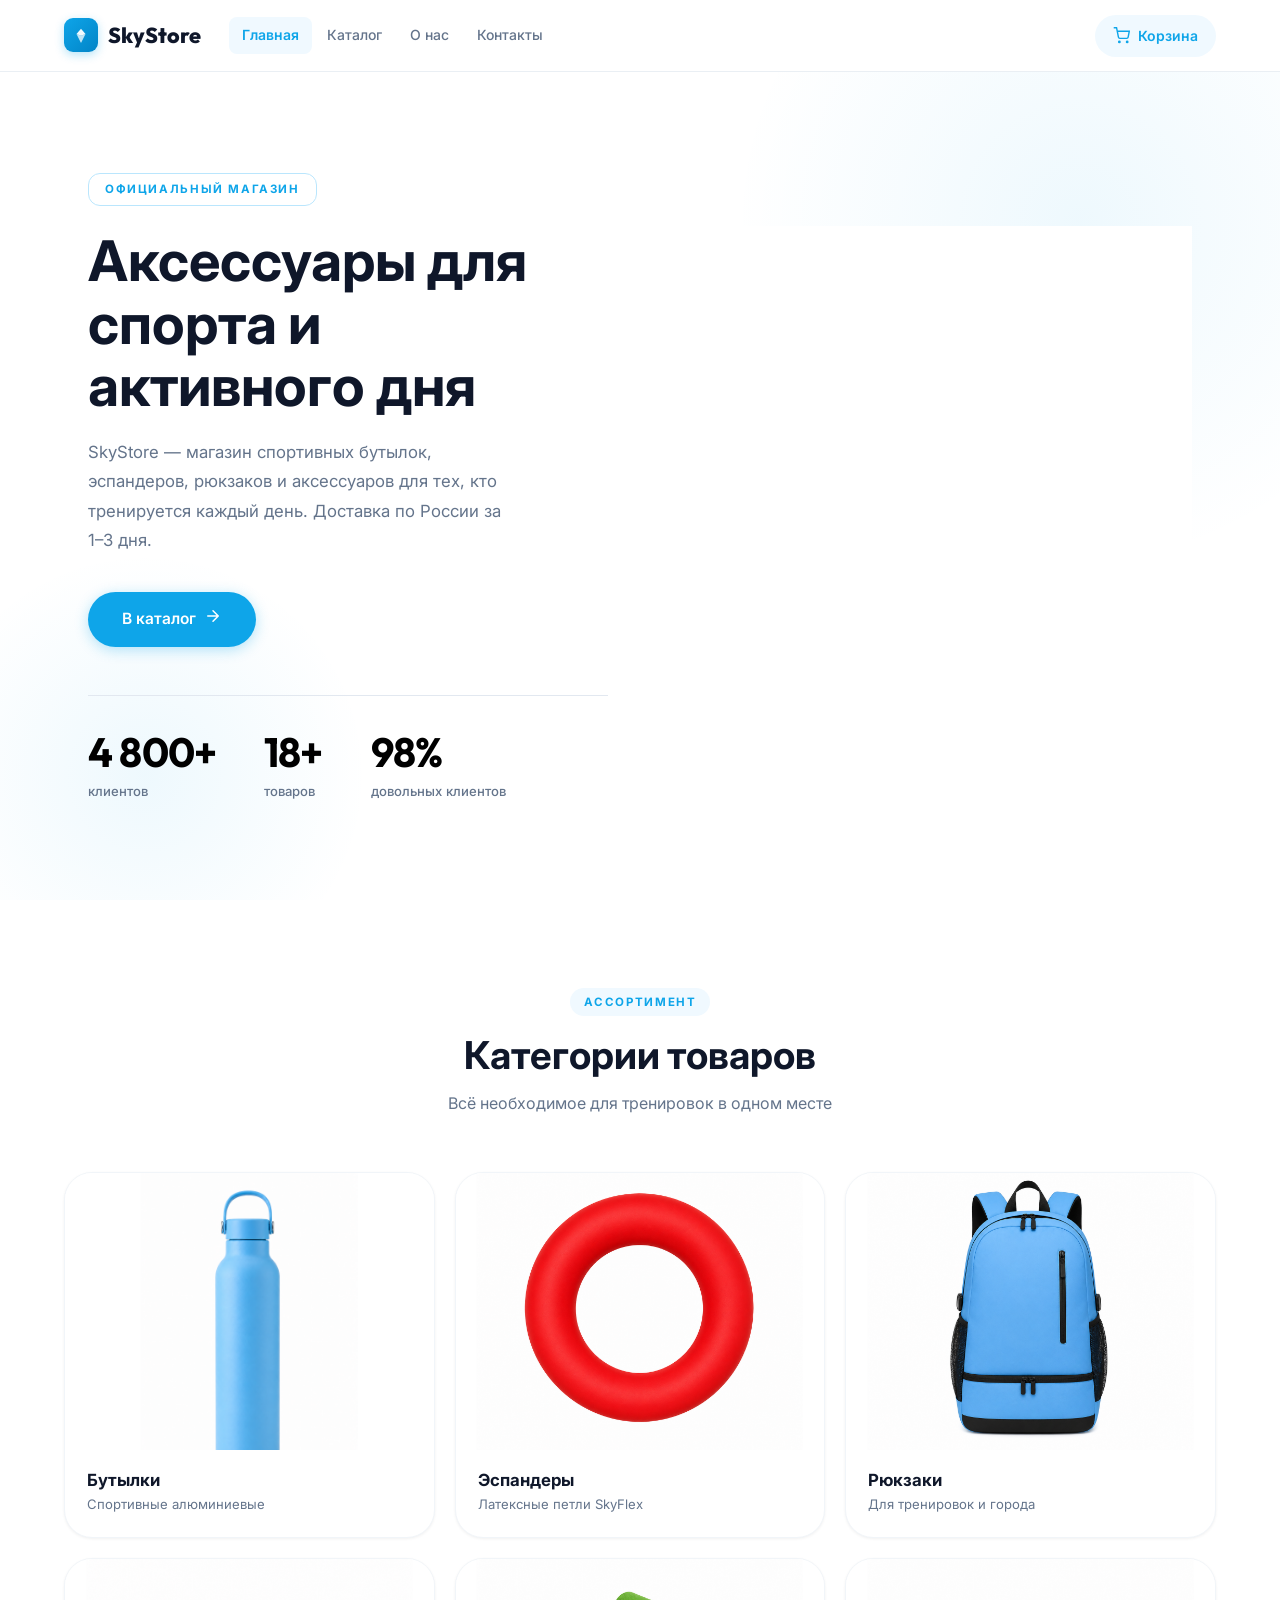
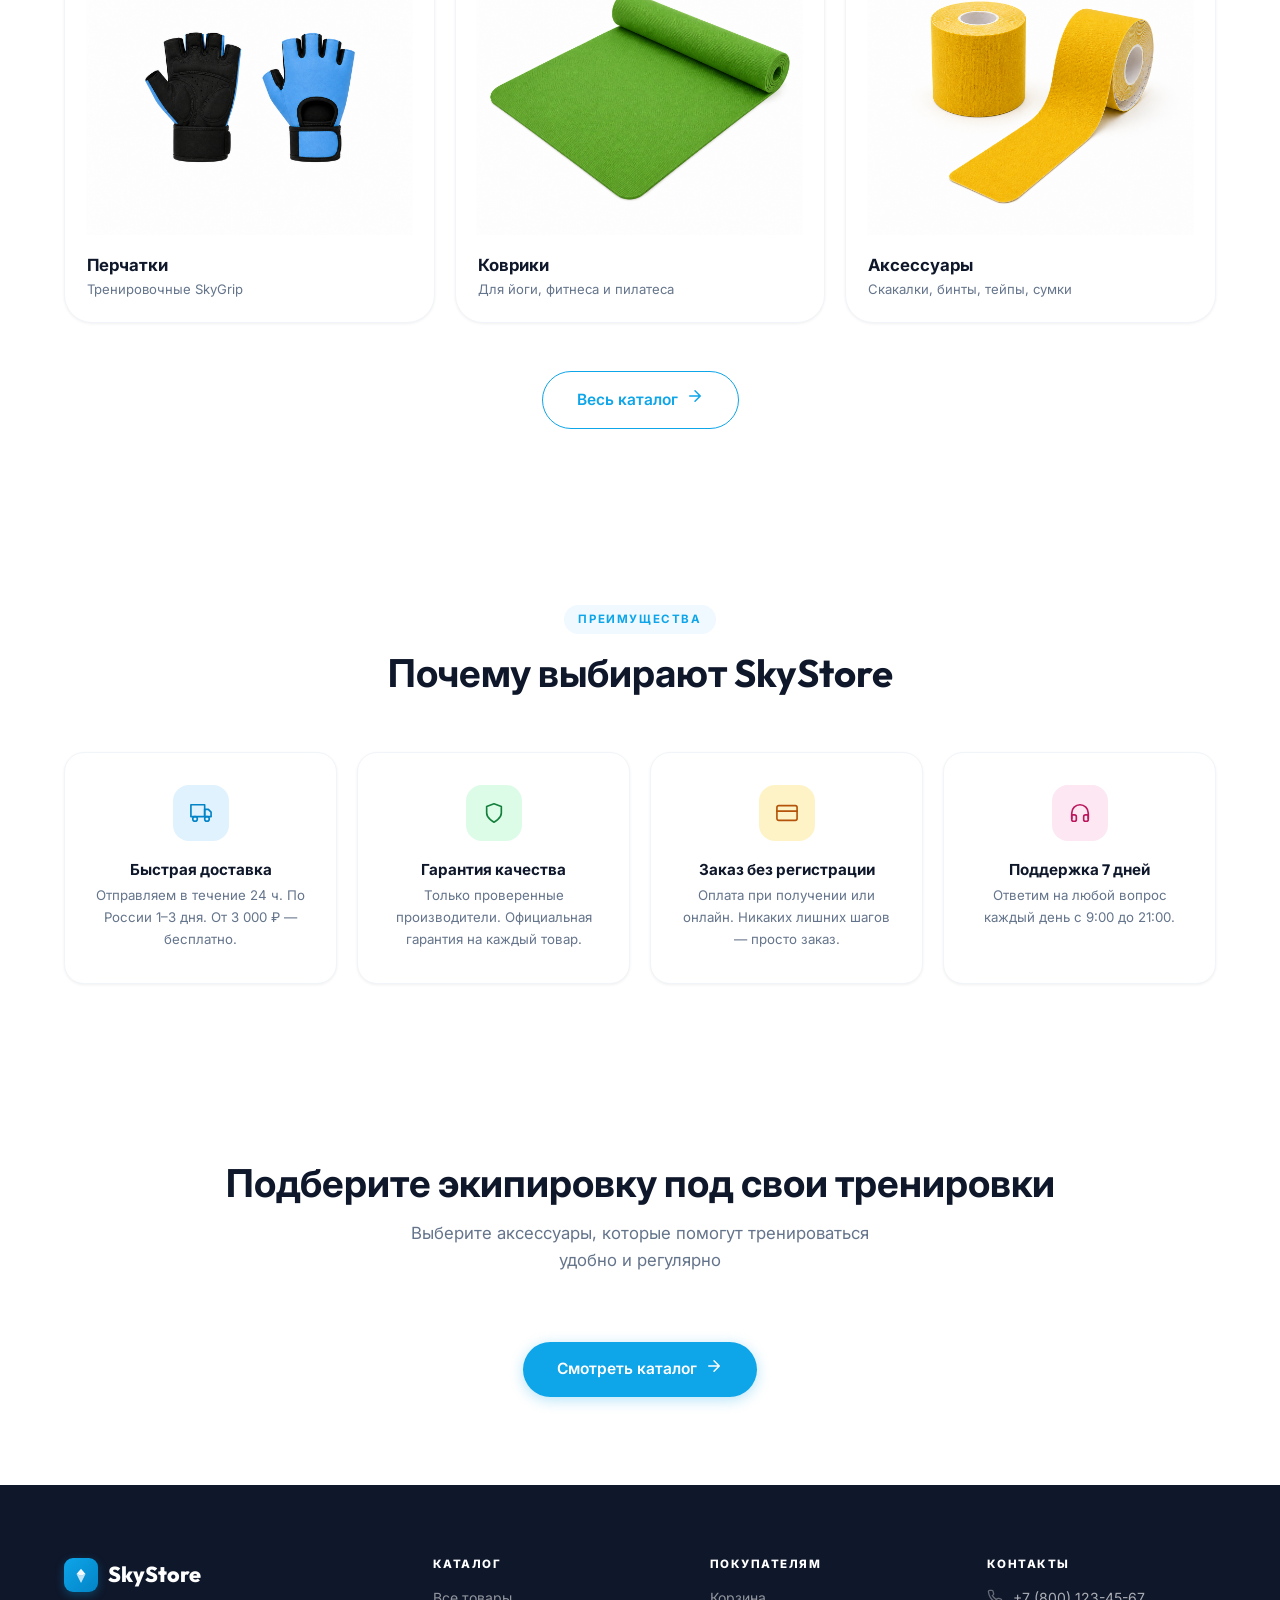
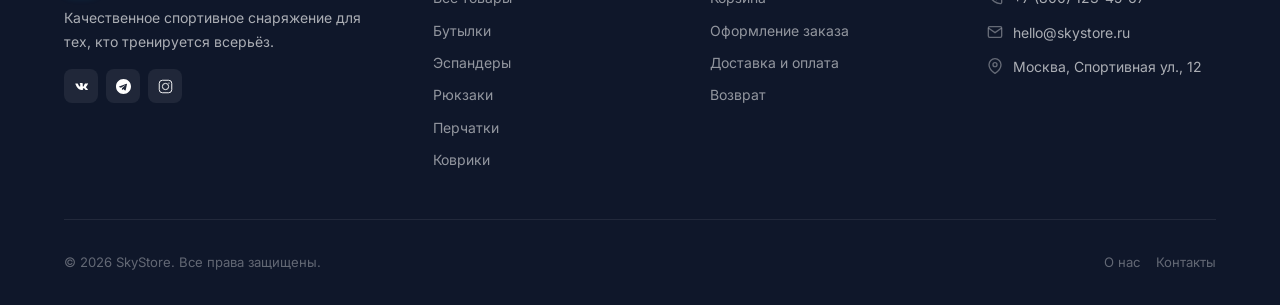
==== index.html @ 6b7c3768 "Add files via upload" ====
<!DOCTYPE html>
<html lang="ru">
<head>
  <meta charset="UTF-8">
  <meta name="viewport" content="width=device-width, initial-scale=1.0">
  <title>SkyStore — спортивный магазин</title>
  <meta name="description" content="SkyStore — бутылки, эспандеры, рюкзаки, перчатки и коврики для тренировок. Быстрая доставка по России.">
  <link rel="icon" type="image/svg+xml" href="data:image/svg+xml,%3Csvg xmlns='http://www.w3.org/2000/svg' viewBox='0 0 32 32'%3E%3Crect width='32' height='32' rx='7' fill='%230EA5E9'/%3E%3Cpath d='M16 5L9 12l7 2.5 7-2.5L16 5z' fill='white' opacity='.95'/%3E%3Cpath d='M9 12l7 15 7-15-7 2.5L9 12z' fill='white' opacity='.75'/%3E%3C/svg%3E">
  <link rel="preconnect" href="https://fonts.googleapis.com">
  <link rel="preconnect" href="https://fonts.gstatic.com" crossorigin>
  <link href="https://fonts.googleapis.com/css2?family=Inter:wght@400;500;600;700;800&family=Outfit:wght@700;800;900&display=swap" rel="stylesheet">
  <link rel="stylesheet" href="css/style.css">
</head>
<body data-page="home">

  <!-- HEADER -->
  <header class="site-header">
    <div class="container">
      <div class="header-inner">
        <a href="index.html" class="logo">
          <div class="logo-icon">
            <svg viewBox="0 0 20 20" fill="none">
              <path d="M10 3L5 9l5 1.8 5-1.8L10 3z" fill="white" opacity=".95"/>
              <path d="M5 9l5 10 5-10-5 1.8L5 9z" fill="white" opacity=".75"/>
            </svg>
          </div>
          SkyStore
        </a>
        <nav class="nav">
          <a href="index.html"    class="nav-link">Главная</a>
          <a href="catalog.html"  class="nav-link">Каталог</a>
          <a href="about.html"    class="nav-link">О нас</a>
          <a href="contacts.html" class="nav-link">Контакты</a>
        </nav>
        <div class="header-actions">
          <a href="cart.html" class="cart-btn">
            <svg width="17" height="17" viewBox="0 0 24 24" fill="none" stroke="currentColor" stroke-width="2"><circle cx="9" cy="21" r="1"/><circle cx="20" cy="21" r="1"/><path d="M1 1h4l2.68 13.39a2 2 0 0 0 2 1.61h9.72a2 2 0 0 0 2-1.61L23 6H6"/></svg>
            Корзина
            <span class="cart-count" style="display:none">0</span>
          </a>
          <button class="hamburger" aria-label="Меню"><span></span><span></span><span></span></button>
        </div>
      </div>
    </div>
  </header>

  <nav class="mobile-nav">
    <a href="index.html"    class="nav-link">Главная</a>
    <a href="catalog.html"  class="nav-link">Каталог</a>
    <a href="about.html"    class="nav-link">О нас</a>
    <a href="contacts.html" class="nav-link">Контакты</a>
    <a href="cart.html"     class="nav-link">Корзина</a>
  </nav>

  <main class="page-content">

    <!-- HERO -->
    <section class="hero">
      <div class="hero-bg">
        <div class="hero-bg-circle hero-bg-circle-1"></div>
        <div class="hero-bg-circle hero-bg-circle-2"></div>
      </div>
      <div class="container">
        <div class="hero-grid">
          <div class="hero-content">
            <div class="hero-tag">
              Официальный магазин
            </div>
            <h1>Аксессуары для спорта и активного дня</h1>
            <p class="hero-desc">SkyStore — магазин спортивных бутылок, эспандеров, рюкзаков и аксессуаров для тех, кто тренируется каждый день. Доставка по России за 1–3 дня.</p>
            <div class="hero-actions">
              <a href="catalog.html" class="btn btn-primary btn-lg">
                В каталог
                <span data-icon="arrow"></span>
              </a>
            </div>
            <div class="hero-stats">
              <div class="hero-stat">
                <strong><span data-count="4800" data-suffix="+">0</span></strong>
                <span>клиентов</span>
              </div>
              <div class="hero-stat">
                <strong><span data-count="18" data-suffix="+">0</span></strong>
                <span>товаров</span>
              </div>
              <div class="hero-stat">
                <strong><span data-count="98" data-suffix="%">0</span></strong>
                <span>довольных клиентов</span>
              </div>
            </div>
          </div>

          <div class="hero-visual">
            <video
              class="hero-video"
              src="assets/video/hero-new.mp4"
              preload="auto"
              muted
              playsinline
              webkit-playsinline
              disablepictureinpicture
              tabindex="-1"></video>
          </div>
        </div>
      </div>
    </section>

    <!-- CATEGORIES -->
    <section class="section" style="background:#fff">
      <div class="container">
        <div class="section-header" data-reveal="up">
          <div class="eyebrow">Ассортимент</div>
          <h2>Категории товаров</h2>
          <p>Всё необходимое для тренировок в одном месте</p>
        </div>
        <div class="cat-grid">
          <a href="catalog.html?cat=bottles" class="cat-card" data-reveal="up" data-delay="100">
            <div class="cat-card-img cat-card-img-product cat-card-img-bottle">
              <img src="images/blue.png" alt="Бутылки для спорта">
            </div>
            <div class="cat-card-body">
              <h3>Бутылки</h3>
              <p>Спортивные алюминиевые</p>
            </div>
          </a>
          <a href="catalog.html?cat=expanders" class="cat-card" data-reveal="up" data-delay="200">
            <div class="cat-card-img cat-card-img-product">
              <img src="images/espander%20red.png" alt="Эспандеры и ленты">
            </div>
            <div class="cat-card-body">
              <h3>Эспандеры</h3>
              <p>Латексные петли SkyFlex</p>
            </div>
          </a>
          <a href="catalog.html?cat=backpacks" class="cat-card" data-reveal="up" data-delay="300">
            <div class="cat-card-img cat-card-img-product">
              <img src="images/back%20blue.png" alt="Спортивные рюкзаки">
            </div>
            <div class="cat-card-body">
              <h3>Рюкзаки</h3>
              <p>Для тренировок и города</p>
            </div>
          </a>
          <a href="catalog.html?cat=gloves" class="cat-card" data-reveal="up" data-delay="100">
            <div class="cat-card-img cat-card-img-product">
              <img src="images/per%20blue.png" alt="Перчатки для фитнеса">
            </div>
            <div class="cat-card-body">
              <h3>Перчатки</h3>
              <p>Тренировочные SkyGrip</p>
            </div>
          </a>
          <a href="catalog.html?cat=mats" class="cat-card" data-reveal="up" data-delay="200">
            <div class="cat-card-img cat-card-img-product">
              <img src="images/cover%20green.png" alt="Коврики для йоги">
            </div>
            <div class="cat-card-body">
              <h3>Коврики</h3>
              <p>Для йоги, фитнеса и пилатеса</p>
            </div>
          </a>
          <a href="catalog.html?cat=accessories" class="cat-card" data-reveal="up" data-delay="300">
            <div class="cat-card-img cat-card-img-product">
              <img src="images/type%20yellow.png" alt="Аксессуары для спорта">
            </div>
            <div class="cat-card-body">
              <h3>Аксессуары</h3>
              <p>Скакалки, бинты, тейпы, сумки</p>
            </div>
          </a>
        </div>
        <div style="text-align:center;margin-top:48px" data-reveal="up">
          <a href="catalog.html" class="btn btn-outline btn-lg">
            Весь каталог <span data-icon="arrow"></span>
          </a>
        </div>
      </div>
    </section>

    <!-- FEATURES -->
    <section class="section" style="background:#fff">
      <div class="container">
        <div class="section-header" data-reveal="up">
          <div class="eyebrow">Преимущества</div>
          <h2>Почему выбирают SkyStore</h2>
        </div>
        <div class="features-grid">
          <div class="feature-card" data-reveal="up" data-delay="100">
            <div class="feature-icon" style="background:#e0f2fe;color:#0284c7"><span data-icon="truck"></span></div>
            <h4>Быстрая доставка</h4>
            <p>Отправляем в течение 24 ч. По России 1–3 дня. От 3 000 ₽ — бесплатно.</p>
          </div>
          <div class="feature-card" data-reveal="up" data-delay="200">
            <div class="feature-icon" style="background:#dcfce7;color:#15803d"><span data-icon="shield"></span></div>
            <h4>Гарантия качества</h4>
            <p>Только проверенные производители. Официальная гарантия на каждый товар.</p>
          </div>
          <div class="feature-card" data-reveal="up" data-delay="300">
            <div class="feature-icon" style="background:#fef3c7;color:#b45309"><span data-icon="credit"></span></div>
            <h4>Заказ без регистрации</h4>
            <p>Оплата при получении или онлайн. Никаких лишних шагов — просто заказ.</p>
          </div>
          <div class="feature-card" data-reveal="up" data-delay="400">
            <div class="feature-icon" style="background:#fce7f3;color:#be185d"><span data-icon="headset"></span></div>
            <h4>Поддержка 7 дней</h4>
            <p>Ответим на любой вопрос каждый день с 9:00 до 21:00.</p>
          </div>
        </div>
      </div>
    </section>

    <!-- CTA -->
    <section class="section cta-section cta-light">
      <div class="container">
        <div data-reveal="scale">
          <h2>Подберите экипировку под свои тренировки</h2>
          <p>Выберите аксессуары, которые помогут тренироваться удобно и регулярно</p>
          <a href="catalog.html" class="btn btn-lg btn-primary" style="margin-top:32px">
            Смотреть каталог <span data-icon="arrow"></span>
          </a>
        </div>
      </div>
    </section>

  </main>

  <!-- FOOTER -->
  <footer class="site-footer">
    <div class="container">
      <div class="footer-grid">
        <div class="footer-brand">
          <a href="index.html" class="logo">
            <div class="logo-icon"><svg viewBox="0 0 20 20" fill="none"><path d="M10 3L5 9l5 1.8 5-1.8L10 3z" fill="white" opacity=".95"/><path d="M5 9l5 10 5-10-5 1.8L5 9z" fill="white" opacity=".75"/></svg></div>
SkyStore
          </a>
          <p style="margin-top:14px">Качественное спортивное снаряжение для тех, кто тренируется всерьёз.</p>
          <div class="socials" style="margin-top:16px">
            <a href="#" class="social-link" aria-label="VK"><svg viewBox="0 0 24 24" fill="white" width="15" height="15"><path d="M21.547 7h-3.29a.743.743 0 0 0-.655.392s-1.312 2.416-1.734 3.23C14.734 12.813 14 12.126 14 11.11V7.6A1.104 1.104 0 0 0 12.896 6.5h-2.474a1.982 1.982 0 0 0-1.75.813s1.255-.204 1.255 1.49c0 .42.022 1.626.04 2.64a.73.73 0 0 1-1.272.503A21.54 21.54 0 0 1 6.197 7.41a.693.693 0 0 0-.63-.403h-2.99a.508.508 0 0 0-.48.635C3.093 10.148 6 17.5 12.58 17.5h1.169a.474.474 0 0 0 .474-.474v-1.571a.576.576 0 0 1 .527-.577c.793-.05 2.6.744 3.467 2.363a.573.573 0 0 0 .817.259h2.739a.493.493 0 0 0 .41-.758c-.944-1.36-3.244-3.356-3.244-3.356s2.946-3.891 3.29-5.209A.582.582 0 0 0 21.547 7z"/></svg></a>
            <a href="#" class="social-link" aria-label="Telegram"><svg viewBox="0 0 24 24" fill="white" width="15" height="15"><path d="M12 0C5.373 0 0 5.373 0 12s5.373 12 12 12 12-5.373 12-12S18.627 0 12 0zm5.562 8.248-2.012 9.488c-.145.658-.537.818-1.084.508l-3-2.21-1.447 1.394c-.16.16-.295.295-.605.295l.213-3.053 5.56-5.023c.242-.213-.054-.333-.373-.12l-6.871 4.326-2.962-.924c-.643-.204-.657-.643.136-.953l11.57-4.461c.537-.194 1.006.131.875.733z"/></svg></a>
            <a href="#" class="social-link" aria-label="Instagram"><svg viewBox="0 0 24 24" fill="none" stroke="white" stroke-width="1.5" width="15" height="15"><rect x="2" y="2" width="20" height="20" rx="5"/><circle cx="12" cy="12" r="5"/><circle cx="17.5" cy="6.5" r="1" fill="white" stroke="none"/></svg></a>
          </div>
        </div>
        <div class="footer-col">
          <h4>Каталог</h4>
          <div class="footer-links">
            <a href="catalog.html">Все товары</a>
            <a href="catalog.html?cat=bottles">Бутылки</a>
            <a href="catalog.html?cat=expanders">Эспандеры</a>
            <a href="catalog.html?cat=backpacks">Рюкзаки</a>
            <a href="catalog.html?cat=gloves">Перчатки</a>
            <a href="catalog.html?cat=mats">Коврики</a>
          </div>
        </div>
        <div class="footer-col">
          <h4>Покупателям</h4>
          <div class="footer-links">
            <a href="cart.html">Корзина</a>
            <a href="checkout.html">Оформление заказа</a>
            <a href="about.html">Доставка и оплата</a>
            <a href="about.html">Возврат</a>
          </div>
        </div>
        <div class="footer-col">
          <h4>Контакты</h4>
          <div class="footer-contact-item"><span data-icon="phone"></span><span>+7 (800) 123-45-67</span></div>
          <div class="footer-contact-item"><span data-icon="mail"></span><span>hello@skystore.ru</span></div>
          <div class="footer-contact-item"><span data-icon="pin"></span><span>Москва, Спортивная ул., 12</span></div>
        </div>
      </div>
        <div class="footer-bottom">
         <p>&copy; 2026 SkyStore. Все права защищены.</p>
        <div class="socials" style="gap:16px">
          <a href="about.html" class="footer-links" style="font-size:.82rem;color:rgba(255,255,255,.35)">О нас</a>
          <a href="contacts.html" style="font-size:.82rem;color:rgba(255,255,255,.35)">Контакты</a>
        </div>
      </div>
    </div>
  </footer>

  <script src="js/cart.js"></script>
  <script src="js/main.js"></script>
</body>
</html>
---- css/style.css ----
/* ============================================================
   SkyStore — Redesign 2.0 · Apple-style minimalism
   ============================================================ */

/* ── 1. VARIABLES ────────────────────────────────────────── */
:root {
  --c-primary:       #0EA5E9;
  --c-primary-dark:  #0284C7;
  --c-primary-light: #BAE6FD;
  --c-primary-pale:  #F0F9FF;
  --c-accent:        #F97316;
  --c-lime:          #84CC16;
  --c-dark:          #0F172A;
  --c-text:          #1E293B;
  --c-muted:         #64748B;
  --c-text-muted:    #64748B;
  --c-border:        #E2E8F0;
  --c-border-soft:   #F1F5F9;
  --c-border-light:  #F1F5F9;
  --c-bg:            #F8FAFC;
  --c-white:         #FFFFFF;
  --c-success:       #22C55E;
  --c-error:         #EF4444;

  --font:     'Inter', system-ui, sans-serif;
  --font-d:   'Outfit', 'Inter', sans-serif;
  --font-display: 'Outfit', 'Inter', sans-serif;

  --r-sm: 8px; --r-md: 12px; --r-lg: 16px; --r-xl: 20px; --r-2xl: 28px; --r-full: 9999px;

  --shadow-xs:   0 1px 3px rgba(0,0,0,.06);
  --shadow-sm:   0 2px 8px rgba(0,0,0,.07);
  --shadow-md:   0 4px 20px rgba(0,0,0,.09);
  --shadow-lg:   0 8px 40px rgba(0,0,0,.11);
  --shadow-card: 0 2px 8px rgba(0,0,0,.07);
  --shadow-blue: 0 8px 32px rgba(14,165,233,.22);

  --t:      220ms cubic-bezier(.4,0,.2,1);
  --t-fast: 150ms cubic-bezier(.4,0,.2,1);
  --t-slow: 380ms cubic-bezier(.4,0,.2,1);
  --t-normal: 220ms cubic-bezier(.4,0,.2,1);

  --gap-sm:   8px;
  --gap-md:   16px;
  --gap-lg:   24px;
  --gap-xl:   32px;
  --gap-2xl:  48px;
  --gap-3xl:  64px;

  --container: 1200px;
  --header-h:  72px;
}

/* ── 2. RESET ─────────────────────────────────────────────── */
*, *::before, *::after { box-sizing: border-box; margin: 0; padding: 0; }
html { scroll-behavior: smooth; font-size: 16px; }
body { font-family: var(--font); color: var(--c-text); background: #fff; line-height: 1.6; -webkit-font-smoothing: antialiased; overflow-x: hidden; }

::-webkit-scrollbar { width: 5px; }
::-webkit-scrollbar-track { background: transparent; }
::-webkit-scrollbar-thumb { background: #CBD5E1; border-radius: 9px; }
::-webkit-scrollbar-thumb:hover { background: var(--c-primary); }

a { color: inherit; text-decoration: none; }
img { display: block; max-width: 100%; height: auto; }
ul, ol { list-style: none; }
button { cursor: pointer; border: none; background: none; font: inherit; }
input, textarea, select { font: inherit; }

/* ── 3. TYPOGRAPHY ─────────────────────────────────────────── */
h1,h2,h3,h4,h5 { font-family: var(--font-d); font-weight: 700; line-height: 1.2; color: var(--c-dark); }
h1 { font-size: clamp(2rem, 4.5vw, 3.5rem); }
h2 { font-size: clamp(1.6rem, 3vw, 2.4rem); }
h3 { font-size: clamp(1.1rem, 2vw, 1.5rem); }
h4 { font-size: 1rem; }

/* ── 4. LAYOUT ──────────────────────────────────────────────── */
.container { max-width: var(--container); margin: 0 auto; padding: 0 24px; }
.section   { padding: 88px 0; }
.section-sm { padding: 56px 0; }

.section-header { text-align: center; margin-bottom: 56px; }
.section-header .eyebrow {
  display: inline-flex; align-items: center; gap: 6px;
  font-size: .72rem; font-weight: 700; text-transform: uppercase; letter-spacing: .14em;
  color: var(--c-primary); background: var(--c-primary-pale);
  padding: 5px 14px; border-radius: var(--r-full); margin-bottom: 16px;
}
.section-header h2   { margin-bottom: 12px; }
.section-header p    { font-size: 1rem; color: var(--c-muted); max-width: 480px; margin: 0 auto; }

/* ── 5. HEADER ──────────────────────────────────────────────── */
.site-header {
  position: fixed; inset: 0 0 auto 0; z-index: 1000;
  height: var(--header-h);
  background: rgba(255,255,255,.92);
  backdrop-filter: blur(20px) saturate(160%);
  -webkit-backdrop-filter: blur(20px) saturate(160%);
  border-bottom: 1px solid rgba(226,232,240,.7);
  transition: box-shadow var(--t);
}
.site-header.scrolled { box-shadow: 0 1px 20px rgba(0,0,0,.07); }

.header-inner {
  display: flex; align-items: center; height: 100%; gap: 28px;
}

.site-header .container { height: 100%; }

.logo {
  display: flex; align-items: center; gap: 10px;
  font-family: var(--font-d); font-weight: 800; font-size: 1.35rem;
  color: var(--c-dark); flex-shrink: 0;
}
.logo-icon {
  width: 34px; height: 34px;
  background: linear-gradient(135deg, var(--c-primary), var(--c-primary-dark));
  border-radius: 9px; display: flex; align-items: center; justify-content: center;
  box-shadow: 0 3px 10px rgba(14,165,233,.3);
}
.logo-icon svg { width: 18px; height: 18px; }

.nav { display: flex; align-items: center; gap: 2px; flex: 1; }
.nav-link {
  padding: 7px 13px; border-radius: var(--r-sm);
  font-size: .875rem; font-weight: 500; color: var(--c-muted);
  transition: var(--t);
}
.nav-link:hover { color: var(--c-dark); background: var(--c-bg); }
.nav-link.active { color: var(--c-primary); background: var(--c-primary-pale); font-weight: 600; }

.header-actions { display: flex; align-items: center; gap: 8px; margin-left: auto; }

.cart-btn {
  display: inline-flex; align-items: center; justify-content: center; gap: 8px;
  min-height: 42px; padding: 0 18px; background: var(--c-primary-pale); border-radius: var(--r-full);
  font-size: .875rem; font-weight: 600; color: var(--c-primary);
  transition: var(--t); line-height: 1;
}
.cart-btn svg { display: block; }
.cart-btn:hover { background: var(--c-primary); color: #fff; box-shadow: var(--shadow-blue); }
.cart-btn svg { flex-shrink: 0; }

.cart-count {
  display: inline-flex; align-items: center; justify-content: center;
  min-width: 19px; height: 19px; padding: 0 5px;
  background: var(--c-accent); color: #fff;
  border-radius: var(--r-full); font-size: .68rem; font-weight: 800;
  transition: transform .2s;
}
.cart-count.bump { animation: bump .25s ease; }
@keyframes bump { 0%,100%{transform:scale(1)} 50%{transform:scale(1.45)} }

/* Hamburger */
.hamburger { display: none; flex-direction: column; gap: 5px; width: 38px; height: 38px; align-items: center; justify-content: center; border-radius: var(--r-sm); transition: var(--t); }
.hamburger:hover { background: var(--c-bg); }
.hamburger span { display: block; width: 20px; height: 2px; background: var(--c-dark); border-radius: 2px; transition: var(--t); }
.hamburger.open span:nth-child(1) { transform: translateY(7px) rotate(45deg); }
.hamburger.open span:nth-child(2) { opacity: 0; }
.hamburger.open span:nth-child(3) { transform: translateY(-7px) rotate(-45deg); }

.mobile-nav {
  display: none; position: fixed;
  top: var(--header-h); left: 0; right: 0;
  background: #fff; border-bottom: 1px solid var(--c-border);
  padding: 12px 24px 20px; z-index: 999;
  flex-direction: column; gap: 4px;
  box-shadow: var(--shadow-md);
}
.mobile-nav.open { display: flex; }
.mobile-nav .nav-link { font-size: .95rem; padding: 11px 14px; }

/* ── 6. PAGE WRAPPER ────────────────────────────────────────── */
.page-content { padding-top: var(--header-h); min-height: 100vh; display: flex; flex-direction: column; }

/* ── 7. BUTTONS ─────────────────────────────────────────────── */
.btn {
  display: inline-flex; align-items: center; justify-content: center; gap: 8px;
  padding: 13px 26px; border-radius: var(--r-full);
  font-size: .9rem; font-weight: 600; transition: var(--t); white-space: nowrap;
  max-width: 100%;
}
.btn-primary { background: var(--c-primary); color: #fff; box-shadow: 0 3px 14px rgba(14,165,233,.3); }
.btn-primary:hover { background: var(--c-primary-dark); box-shadow: var(--shadow-blue); transform: translateY(-2px); }
.btn-primary:active { transform: translateY(0); }
.btn-secondary { background: #fff; color: var(--c-text); border: 1.5px solid var(--c-border); box-shadow: var(--shadow-xs); }
.btn-secondary:hover { border-color: var(--c-primary); color: var(--c-primary); transform: translateY(-2px); box-shadow: var(--shadow-sm); }
.btn-outline { background: transparent; color: var(--c-primary); border: 1.5px solid var(--c-primary); }
.btn-outline:hover { background: var(--c-primary); color: #fff; transform: translateY(-2px); }
.btn-sm { padding: 9px 20px; font-size: .82rem; }
.btn-lg { padding: 15px 34px; font-size: .97rem; }
.btn-ghost { background: transparent; color: var(--c-muted); padding: 9px 14px; border-radius: var(--r-sm); }
.btn-ghost:hover { color: var(--c-primary); background: var(--c-primary-pale); }
.btn-dark { background: var(--c-dark); color: #fff; }
.btn-dark:hover { background: #1e293b; transform: translateY(-2px); box-shadow: 0 8px 24px rgba(0,0,0,.2); }

/* ── 8. HERO ────────────────────────────────────────────────── */
.hero {
  min-height: calc(100vh - var(--header-h));
  background: #fff; display: flex; align-items: center;
  position: relative; overflow: hidden;
}
.hero-bg {
  position: absolute; inset: 0; pointer-events: none; overflow: hidden;
}
.hero-bg-circle {
  position: absolute; border-radius: 50%;
  background: radial-gradient(circle, rgba(14,165,233,.07) 0%, transparent 70%);
}
.hero-bg-circle-1 { width: 700px; height: 700px; top: -200px; right: -150px; animation: floatBlob 10s ease-in-out infinite; }
.hero-bg-circle-2 { width: 450px; height: 450px; bottom: -100px; left: -80px; animation: floatBlob 13s ease-in-out infinite reverse; }
@keyframes floatBlob {
  0%,100% { transform: translate(0,0) scale(1); }
  50% { transform: translate(18px,-22px) scale(1.04); }
}

.hero-grid {
  display: grid; grid-template-columns: 1fr 1fr;
  gap: 64px; align-items: center;
  position: relative; z-index: 1; width: 100%;
  padding: 64px 0;
}

.hero-content {}
.hero-tag {
  display: inline-flex; align-items: center; gap: 7px;
  background: transparent; color: var(--c-primary);
  font-size: .72rem; font-weight: 700; text-transform: uppercase; letter-spacing: .14em;
  padding: 6px 16px; border-radius: var(--r-md);
  border: 1px solid var(--c-primary-light);
  margin-bottom: 24px;
  opacity: 0; animation: fadeUp .6s .1s forwards;
}

.hero-content h1 { margin-bottom: 20px; line-height: 1.12; max-width: 520px; opacity: 0; animation: fadeUp .6s .22s forwards; }
.hero-desc { font-size: 1.05rem; color: var(--c-muted); max-width: 430px; line-height: 1.75; margin-bottom: 36px; opacity: 0; animation: fadeUp .6s .34s forwards; }
.hero-actions { display: flex; gap: 12px; flex-wrap: wrap; opacity: 0; animation: fadeUp .6s .46s forwards; }

.hero-stats {
  display: flex; gap: 36px; margin-top: 48px;
  padding-top: 36px; border-top: 1px solid var(--c-border);
  opacity: 0; animation: fadeUp .6s .58s forwards;
}
.hero-stat { line-height: 1; }
.hero-stat strong,
.hero-stat strong > span {
  display: block; font-family: var(--font-d);
  font-size: clamp(40px, 3.2vw, 48px);
  font-weight: 700; color: #000; line-height: 1;
  letter-spacing: -0.02em;
}
.hero-stat > span { font-size: .82rem; color: var(--c-muted); margin-top: 12px; display: block; font-weight: 500; }
.hero-stats { gap: 48px; align-items: flex-start; }

/* Hero visual */
.hero-visual {
  display: flex; align-items: center; justify-content: flex-start;
  background: #fff;
  opacity: 0; animation: fadeIn 1s .25s forwards;
}
.hero-video {
  width: 140%;
  max-width: 920px;
  height: auto;
  aspect-ratio: 1 / 1;
  object-fit: contain;
  background: transparent;
  border: none; outline: none;
  box-shadow: none;
  pointer-events: none;
  display: block;
  transform: translateX(-160px);
  mix-blend-mode: multiply;
}

/* ── 9. STATS BANNER ─────────────────────────────────────────── */
.stats-banner {
  background: var(--c-dark); padding: 56px 0;
}
.stats-grid {
  display: grid; grid-template-columns: repeat(4,1fr);
  gap: 32px; text-align: center;
}
.stat-item {}
.stat-value {
  font-family: var(--font-d); font-size: 3.2rem; font-weight: 900;
  color: #fff; line-height: 1;
}
.stat-value em { color: var(--c-primary); font-style: normal; }
.stat-label { font-size: .82rem; color: rgba(255,255,255,.5); margin-top: 8px; text-transform: uppercase; letter-spacing: .1em; }

/* ── 10. CATEGORIES ─────────────────────────────────────────── */
.cat-grid {
  display: grid; grid-template-columns: repeat(3,1fr); gap: 20px;
}
.cat-card {
  display: flex; flex-direction: column;
  background: #fff; border-radius: var(--r-2xl);
  overflow: hidden; border: 1px solid var(--c-border-soft);
  box-shadow: var(--shadow-xs); transition: var(--t-slow); cursor: pointer;
  text-decoration: none; color: inherit;
}
.cat-card:hover { transform: translateY(-5px); box-shadow: var(--shadow-md); border-color: var(--c-primary-light); }
.cat-card-img {
  aspect-ratio: 4/3; overflow: hidden;
}
.cat-card-img img { width: 100%; height: 100%; object-fit: cover; transition: transform var(--t-slow); }
.cat-card:hover .cat-card-img img { transform: scale(1.04); }

/* PNG product variant — seamless white, large product */
.cat-card-img-product {
  background: #fff;
  position: relative;
  overflow: hidden;
}
.cat-card-img-product img {
  position: absolute; top: 50%; left: 50%;
  width: 118%; height: 118%;
  transform: translate(-50%, -50%);
  object-fit: contain;
  transition: transform var(--t-slow);
}
.cat-card:hover .cat-card-img-product img { transform: translate(-50%, -50%) scale(1.05); }
.cat-card-img-product.cat-card-img-bottle img {
  width: 118%; height: 118%;
  top: 58%;
}
.cat-card:hover .cat-card-img-bottle img { transform: translate(-50%, -50%) scale(1.05); }
.cat-card-body { padding: 20px 22px 22px; }
.cat-card-body h3 { font-size: 1.05rem; margin-bottom: 4px; }
.cat-card-body p  { font-size: .82rem; color: var(--c-muted); }

/* ── 11. PRODUCT CARDS ──────────────────────────────────────── */
.products-grid {
  display: grid; grid-template-columns: repeat(4,1fr); gap: 20px;
}

.product-card {
  background: #fff; border-radius: var(--r-xl);
  border: 1px solid var(--c-border-soft); box-shadow: var(--shadow-xs);
  display: flex; flex-direction: column;
  transition: var(--t-slow); overflow: hidden;
  min-width: 0;
}
.product-card:hover { transform: translateY(-5px); box-shadow: var(--shadow-md); border-color: var(--c-primary-light); }

.product-image {
  position: relative; aspect-ratio: 1/1; overflow: hidden;
  background: #fff;
}
.product-image img {
  width: 116%; height: 116%;
  position: absolute; top: 50%; left: 50%;
  transform: translate(-50%, -50%);
  object-fit: contain;
  transition: transform var(--t-slow);
}
.product-card:hover .product-image img { transform: translate(-50%, -50%) scale(1.05); }

/* Bottles render taller — anchor to top so cap stays visible, crop bottom only */
.product-image.product-image-bottle img {
  width: 118%; height: 118%;
  top: 58%;
}
.product-card:hover .product-image-bottle img { transform: translate(-50%, -50%) scale(1.05); }

.product-badges {
  position: absolute; top: 10px; left: 10px; z-index: 2;
  display: flex; flex-direction: column; gap: 4px;
}
.badge {
  display: inline-flex; align-items: center;
  padding: 3px 9px; border-radius: var(--r-full);
  font-size: .67rem; font-weight: 800; text-transform: uppercase; letter-spacing: .08em;
}
.badge-hit  { background: var(--c-accent);   color: #fff; }
.badge-new  { background: var(--c-lime);     color: #fff; }
.badge-sale { background: var(--c-error);    color: #fff; }
.badge-best { background: var(--c-primary);  color: #fff; }
.badge-pop  { background: #7c3aed;           color: #fff; }

.btn-wishlist {
  position: absolute; top: 10px; right: 10px; z-index: 2;
  width: 34px; height: 34px; border-radius: var(--r-sm);
  background: rgba(255,255,255,.9); backdrop-filter: blur(4px);
  display: flex; align-items: center; justify-content: center;
  color: var(--c-muted); box-shadow: var(--shadow-xs);
  opacity: 0; transform: translateX(6px); transition: var(--t);
}
.product-card:hover .btn-wishlist { opacity: 1; transform: translateX(0); }
.btn-wishlist:hover { color: var(--c-error); transform: scale(1.1); }

.product-body { padding: 14px 16px 16px; display: flex; flex-direction: column; flex: 1; gap: 4px; min-width: 0; }
.product-category { font-size: .68rem; font-weight: 700; text-transform: uppercase; letter-spacing: .1em; color: var(--c-primary); }
.product-name { font-size: .92rem; font-weight: 700; color: var(--c-dark); line-height: 1.35; overflow-wrap: anywhere; }
.product-name a:hover { color: var(--c-primary); }
.product-rating { display: flex; align-items: center; gap: 5px; }
.stars { color: #FBBF24; font-size: .8rem; letter-spacing: -1px; }
.product-rating span { font-size: .74rem; color: var(--c-muted); }
.product-price-row { display: flex; align-items: center; gap: 8px; margin-top: auto; padding-top: 8px; flex-wrap: wrap; }
.price-current { font-size: 1.15rem; font-weight: 800; color: var(--c-dark); font-family: var(--font-d); white-space: nowrap; }
.price-old { font-size: .82rem; color: var(--c-muted); text-decoration: line-through; }
.product-actions { margin-top: 8px; }

.btn-add-cart {
  width: 100%; padding: 10px 14px;
  background: var(--c-primary-pale); color: var(--c-primary);
  border-radius: var(--r-md); font-size: .83rem; font-weight: 600;
  display: flex; align-items: center; justify-content: center; gap: 6px;
  transition: var(--t);
  min-height: 40px;
  white-space: normal;
  text-align: center;
}
.btn-add-cart:hover { background: var(--c-primary); color: #fff; transform: translateY(-1px); box-shadow: 0 3px 12px rgba(14,165,233,.3); }
.btn-add-cart.in-cart { background: var(--c-success); color: #fff; }
.btn-add-cart.in-cart:hover { background: #16a34a; transform: translateY(-1px); }

.card-qty-ctrl {
  display: flex; align-items: center; justify-content: center;
  border: 1.5px solid var(--c-border); border-radius: var(--r-md);
  overflow: hidden; margin-top: 8px; background: #fff;
}
.card-qty-btn {
  width: 36px; height: 34px; display: flex; align-items: center; justify-content: center;
  color: var(--c-muted); transition: var(--t); flex-shrink: 0;
}
.card-qty-btn:hover { background: var(--c-primary-pale); color: var(--c-primary); }
.card-qty-num {
  flex: 1; text-align: center; font-weight: 700; font-size: .88rem; color: var(--c-dark);
  border-left: 1px solid var(--c-border); border-right: 1px solid var(--c-border);
  line-height: 34px; min-width: 32px;
}

/* ── 12. FEATURES ─────────────────────────────────────────────── */
.features-grid { display: grid; grid-template-columns: repeat(4,1fr); gap: 20px; }
.feature-card {
  background: #fff; border-radius: var(--r-xl);
  padding: 32px 24px; text-align: center;
  border: 1px solid var(--c-border-soft); box-shadow: var(--shadow-xs);
  transition: var(--t-slow);
}
.feature-card:hover { transform: translateY(-4px); box-shadow: var(--shadow-md); }
.feature-icon {
  width: 56px; height: 56px; border-radius: var(--r-lg);
  margin: 0 auto 20px; display: flex; align-items: center; justify-content: center;
  flex-shrink: 0; transition: transform var(--t);
}
.feature-card:hover .feature-icon { transform: scale(1.1) rotate(-4deg); }
.feature-icon svg { width: 22px; height: 22px; display: block; flex-shrink: 0; }
.feature-icon span { display: flex; align-items: center; justify-content: center; width: 22px; height: 22px; }
.feature-card h4 { margin-bottom: 6px; font-size: .95rem; }
.feature-card p  { font-size: .83rem; color: var(--c-muted); line-height: 1.65; }

/* ── 13. CTA SECTION ──────────────────────────────────────────── */
.cta-section {
  background: var(--c-dark); color: #fff; text-align: center;
  position: relative; overflow: hidden;
}
.cta-section::before {
  content: ''; position: absolute; inset: 0;
  background:
    radial-gradient(ellipse 600px 400px at 20% 50%, rgba(14,165,233,.12) 0%, transparent 70%),
    radial-gradient(ellipse 400px 300px at 80% 50%, rgba(249,115,22,.07) 0%, transparent 70%);
}
.cta-section > .container { position: relative; z-index: 1; }
.cta-section h2 { color: #fff; margin-bottom: 14px; }
.cta-section p  { color: rgba(255,255,255,.65); font-size: 1.05rem; margin-bottom: 36px; max-width: 500px; margin-left: auto; margin-right: auto; }
.cta-light {
  background: #fff;
  color: var(--c-dark);
}
.cta-light::before { display: none; }
.cta-light h2 { color: var(--c-dark); }
.cta-light p { color: var(--c-muted); }

/* ── 14. CATALOG ─────────────────────────────────────────────── */
.page-title-bar {
  background: #fff; border-bottom: 1px solid var(--c-border-soft); padding: 32px 0;
  margin-bottom: 40px;
}
.page-title-bar h1 { font-size: 1.9rem; margin-bottom: 4px; }
.page-title-bar p  { color: var(--c-muted); font-size: .9rem; }

.catalog-page { padding-bottom: 88px; }
.catalog-layout { display: grid; grid-template-columns: 240px 1fr; gap: 32px; align-items: start; width: 100%; }
.catalog-page,
.catalog-layout,
.catalog-sidebar,
.catalog-main,
.products-grid,
.product-card,
.product-body { min-width: 0; }

.catalog-sidebar {
  position: sticky; top: calc(var(--header-h) + 20px);
  background: #fff; border-radius: var(--r-xl);
  padding: 20px; border: 1px solid var(--c-border-soft); box-shadow: var(--shadow-xs);
}
.sidebar-section { margin-bottom: 28px; }
.sidebar-section:last-child { margin-bottom: 0; }

.sidebar-title {
  font-size: .7rem; font-weight: 800; text-transform: uppercase; letter-spacing: .13em;
  color: var(--c-muted); margin-bottom: 10px;
}

.filter-btn {
  display: flex; align-items: center; gap: 8px;
  padding: 8px 12px; border-radius: var(--r-sm);
  font-size: .875rem; font-weight: 500; color: var(--c-text);
  transition: var(--t); text-align: left; width: 100%;
  min-height: 38px;
}
.filter-btn:hover { background: var(--c-bg); }
.filter-btn.active { background: var(--c-primary-pale); color: var(--c-primary); font-weight: 600; }
.filter-btn.main { font-weight: 700; }
.filter-btn.sub { padding-left: 22px; font-size: .84rem; }

.filter-btn-icon {
  width: 20px; height: 20px; flex-shrink: 0;
  display: flex; align-items: center; justify-content: center;
}
.filter-btn-icon svg { width: 16px; height: 16px; display: block; }
.filter-btn .filter-count { margin-left: auto; flex-shrink: 0; }

.filter-count {
  background: var(--c-bg); color: var(--c-muted);
  font-size: .68rem; font-weight: 700; padding: 2px 7px; border-radius: var(--r-full);
}
.filter-btn.active .filter-count { background: var(--c-primary-light); color: var(--c-primary-dark); }

.price-range-inputs { display: grid; grid-template-columns: 1fr 1fr; gap: 8px; }
.price-input {
  padding: 9px 12px; border: 1.5px solid var(--c-border);
  border-radius: var(--r-md); font-size: .84rem; color: var(--c-text);
  width: 100%; transition: var(--t);
}
.price-input:focus { outline: none; border-color: var(--c-primary); box-shadow: 0 0 0 3px rgba(14,165,233,.1); }
.price-range-actions { display: flex; gap: 8px; margin-top: 12px; flex-wrap: wrap; }
.btn-price-apply {
  flex: 1; padding: 10px 14px; border-radius: var(--r-md);
  background: var(--c-primary); color: #fff; border: none;
  font-size: .85rem; font-weight: 600; cursor: pointer;
  transition: var(--t);
}
.btn-price-apply:hover { background: var(--c-primary-dark, #0284c7); transform: translateY(-1px); }
.btn-price-reset {
  padding: 10px 14px; border-radius: var(--r-md);
  background: transparent; color: var(--c-muted);
  border: 1px solid var(--c-border);
  font-size: .85rem; font-weight: 500; cursor: pointer;
  transition: var(--t);
}
.btn-price-reset:hover { color: var(--c-dark); border-color: var(--c-dark); }

.catalog-main { min-width: 0; }
.catalog-toolbar { display: flex; align-items: center; gap: 12px; margin-bottom: 20px; }

.search-box { flex: 1; position: relative; }
.search-box input {
  width: 100%; padding: 11px 16px 11px 42px;
  border: 1.5px solid var(--c-border); border-radius: var(--r-full);
  font-size: .875rem; background: #fff; transition: var(--t);
}
.search-box input:focus { outline: none; border-color: var(--c-primary); box-shadow: 0 0 0 3px rgba(14,165,233,.08); }
.search-box svg { position: absolute; left: 13px; top: 50%; transform: translateY(-50%); color: var(--c-muted); pointer-events: none; }

.sort-select {
  padding: 11px 34px 11px 14px; border: 1.5px solid var(--c-border);
  border-radius: var(--r-full); font-size: .84rem; font-weight: 500;
  background: #fff url("data:image/svg+xml,%3Csvg xmlns='http://www.w3.org/2000/svg' width='11' height='7' viewBox='0 0 11 7'%3E%3Cpath d='M1 1l4.5 4.5L10 1' stroke='%2364748b' stroke-width='1.5' fill='none' stroke-linecap='round'/%3E%3C/svg%3E") no-repeat right 12px center;
  appearance: none; color: var(--c-text); cursor: pointer; transition: var(--t);
}
.sort-select:focus { outline: none; border-color: var(--c-primary); }

.catalog-results-count { font-size: .84rem; color: var(--c-muted); }

/* ── 15. PRODUCT PAGE ─────────────────────────────────────────── */
.product-page { padding-bottom: 88px; }
.breadcrumb {
  display: flex; align-items: center; gap: 8px;
  font-size: .84rem; color: var(--c-muted); margin-bottom: 32px;
}
.breadcrumb a:hover { color: var(--c-primary); }
.breadcrumb-sep { color: var(--c-border); }

.product-detail-grid { display: grid; grid-template-columns: 1fr 1fr; gap: 56px; align-items: start; }

.product-gallery { position: sticky; top: calc(var(--header-h) + 20px); }
.product-main-image {
  aspect-ratio: 1/1; border-radius: var(--r-xl);
  overflow: hidden; border: 1px solid var(--c-border-soft);
  background: #fff;
  margin-bottom: 12px;
  position: relative;
}
.product-main-image img {
  position: absolute; top: 50%; left: 50%;
  width: 110%; height: 110%;
  transform: translate(-50%, -50%);
  object-fit: contain;
}
.product-thumbs { display: flex; gap: 10px; }
.product-thumb {
  width: 68px; height: 68px; border-radius: var(--r-md);
  overflow: hidden; border: 2px solid transparent; cursor: pointer;
  background: #fff;
  transition: var(--t);
  position: relative;
}
.product-thumb img {
  position: absolute; top: 50%; left: 50%;
  width: 110%; height: 110%;
  transform: translate(-50%, -50%);
  object-fit: contain;
}
.product-thumb.active { border-color: var(--c-primary); }
.product-thumb:hover { border-color: var(--c-primary-light); }

.product-info {}
.product-top-meta { display: flex; align-items: center; gap: 10px; margin-bottom: 12px; }
.product-info h1 { font-size: 1.9rem; margin-bottom: 12px; }
.product-info-price { display: flex; align-items: center; gap: 12px; margin: 16px 0; }
.product-info-price .price-current { font-size: 1.9rem; }
.product-description { font-size: .92rem; color: var(--c-muted); line-height: 1.8; margin-bottom: 24px; padding-bottom: 24px; border-bottom: 1px solid var(--c-border); }

.char-list { display: flex; flex-direction: column; gap: 10px; }
.char-row { display: flex; align-items: center; font-size: .86rem; }
.char-label { color: var(--c-muted); width: 130px; flex-shrink: 0; }
.char-dots { flex: 1; height: 1px; background: repeating-linear-gradient(90deg,var(--c-border) 0,var(--c-border) 4px,transparent 4px,transparent 8px); margin: 0 10px; }
.char-value { font-weight: 600; }

.color-selector { margin: 20px 0; }
.color-selector label { font-size: .84rem; font-weight: 600; display: block; margin-bottom: 10px; }
.color-options { display: flex; gap: 10px; }
.color-dot { width: 30px; height: 30px; border-radius: 50%; cursor: pointer; border: 2.5px solid transparent; box-shadow: var(--shadow-xs); transition: var(--t); }
.color-dot.active, .color-dot:hover { border-color: var(--c-primary); transform: scale(1.15); }

.add-to-cart-section { display: flex; align-items: center; gap: 12px; margin: 24px 0; }
.qty-control { display: flex; align-items: center; background: var(--c-bg); border: 1.5px solid var(--c-border); border-radius: var(--r-md); overflow: hidden; }
.qty-btn { width: 38px; height: 42px; display: flex; align-items: center; justify-content: center; font-size: 1.1rem; color: var(--c-muted); transition: var(--t); }
.qty-btn:hover { color: var(--c-primary); background: var(--c-primary-pale); }
.qty-input { width: 44px; height: 42px; text-align: center; font-size: .95rem; font-weight: 700; background: transparent; border: none; }
.qty-input:focus { outline: none; }

.product-guarantees { display: grid; grid-template-columns: repeat(3,1fr); gap: 10px; margin-top: 24px; }
.guarantee-item { background: var(--c-bg); border-radius: var(--r-md); padding: 14px 12px; text-align: center; font-size: .75rem; color: var(--c-muted); display: flex; flex-direction: column; align-items: center; gap: 6px; }
.guarantee-item svg { color: var(--c-primary); }

/* ── 16. CART ───────────────────────────────────────────────── */
.cart-page { padding-bottom: 88px; }
.cart-layout { display: grid; grid-template-columns: minmax(0, 1fr) minmax(280px, 360px); gap: 28px; align-items: start; }
.cart-items { display: flex; flex-direction: column; gap: 12px; }
.cart-page,
.cart-layout,
.cart-layout > *,
.cart-items,
.cart-item,
.cart-item-info,
.cart-item-right,
.cart-item-controls,
.cart-summary,
.promo-card,
.promo-form-row { min-width: 0; max-width: 100%; }

.cart-item {
  display: grid; grid-template-columns: 88px 1fr auto;
  gap: 20px; align-items: center;
  background: #fff; border-radius: var(--r-xl);
  padding: 18px 22px; border: 1px solid var(--c-border-soft);
  box-shadow: var(--shadow-xs); transition: var(--t);
}
.cart-item:hover { box-shadow: var(--shadow-sm); border-color: var(--c-primary-light); }
.cart-item-image {
  width: 88px; height: 88px; border-radius: var(--r-lg);
  overflow: hidden; background: var(--c-bg); flex-shrink: 0;
}
.cart-item-image img { width: 100%; height: 100%; object-fit: contain; padding: 6px; }
.cart-item-category { font-size: .67rem; font-weight: 700; text-transform: uppercase; letter-spacing: .1em; color: var(--c-primary); margin-bottom: 4px; }
.cart-item-name { font-weight: 700; font-size: .95rem; color: var(--c-dark); line-height: 1.3; overflow-wrap: anywhere; }
.cart-item-name a:hover { color: var(--c-primary); }
.cart-item-variant { font-size: .78rem; color: var(--c-muted); margin-top: 4px; }
.cart-item-right { display: flex; flex-direction: column; align-items: flex-end; gap: 10px; }
.cart-item-price { font-size: 1.15rem; font-weight: 800; color: var(--c-dark); font-family: var(--font-d); white-space: nowrap; }
.cart-item-controls { display: flex; align-items: center; gap: 8px; }

.cart-qty-ctrl {
  display: flex; align-items: center;
  border: 1.5px solid var(--c-border); border-radius: var(--r-md);
  overflow: hidden; background: #fff;
}
.cart-qty-btn {
  width: 34px; height: 34px; display: flex; align-items: center; justify-content: center;
  color: var(--c-muted); transition: var(--t); flex-shrink: 0;
}
.cart-qty-btn:hover { background: var(--c-primary-pale); color: var(--c-primary); }
.cart-qty-num {
  min-width: 36px; text-align: center;
  font-weight: 700; font-size: .9rem; color: var(--c-dark);
  border-left: 1px solid var(--c-border); border-right: 1px solid var(--c-border);
  line-height: 34px;
}
.btn-remove {
  width: 34px; height: 34px; border-radius: var(--r-md);
  display: flex; align-items: center; justify-content: center;
  color: var(--c-muted); border: 1.5px solid var(--c-border);
  transition: var(--t);
}
.btn-remove:hover { color: var(--c-error); background: #fee2e2; border-color: #fca5a5; }

.cart-summary {
  position: sticky; top: calc(var(--header-h) + 20px);
  background: #fff; border-radius: var(--r-xl);
  padding: 28px; border: 1px solid var(--c-border-soft); box-shadow: var(--shadow-xs);
}
.cart-summary h3 { font-size: 1.15rem; margin-bottom: 22px; padding-bottom: 16px; border-bottom: 1px solid var(--c-border); }
.summary-rows { display: flex; flex-direction: column; gap: 12px; margin-bottom: 16px; }
.summary-row { display: flex; justify-content: space-between; gap: 12px; font-size: .875rem; }
.summary-row .label { color: var(--c-muted); }
.summary-row .value { font-weight: 600; text-align: right; white-space: nowrap; }
.summary-divider { height: 1px; background: var(--c-border); margin: 16px 0; }
.summary-total { display: flex; justify-content: space-between; align-items: center; gap: 12px; margin-bottom: 22px; }
.summary-total .label { font-size: 1rem; font-weight: 700; }
.summary-total .value { font-size: 1.6rem; font-weight: 900; font-family: var(--font-d); color: var(--c-dark); white-space: nowrap; }
.promo-msg { margin-top: 8px; font-size: .8rem; font-weight: 600; padding: 7px 12px; border-radius: var(--r-sm); display: block; }
.promo-msg-ok  { background: #dcfce7; color: #15803d; }
.promo-msg-err { background: #fee2e2; color: #dc2626; }
.promo-form-row { flex-wrap: wrap; }
.promo-form-row #promo-input { min-width: min(150px, 100%); }
.promo-form-row #promo-apply-btn { flex: 0 0 auto; }

/* Delivery radio options */
.delivery-option {
  display: flex; align-items: center; gap: 10px; cursor: pointer;
  padding: 10px 12px; border: 1.5px solid var(--c-border);
  border-radius: var(--r-md); transition: border-color .15s, background .15s;
}
.delivery-option:has(input:checked) {
  border-color: var(--c-primary); background: var(--c-primary-pale);
}
.delivery-option input[type="radio"] { display: none; }
.delivery-radio {
  width: 16px; height: 16px; border-radius: 50%;
  border: 1.5px solid var(--c-border); flex-shrink: 0;
  display: flex; align-items: center; justify-content: center;
  transition: border-color .15s;
}
.delivery-option:has(input:checked) .delivery-radio {
  border-color: var(--c-primary);
}
.delivery-radio::after {
  content: ''; width: 8px; height: 8px; border-radius: 50%;
  background: var(--c-primary); opacity: 0; transition: opacity .15s;
}
.delivery-option:has(input:checked) .delivery-radio::after { opacity: 1; }
.delivery-label { font-size: .875rem; font-weight: 600; flex: 1; line-height: 1.25; }
.delivery-price { font-size: .875rem; font-weight: 700; white-space: nowrap; }

.cart-checkout-btn {
  width: 100%; justify-content: center;
  padding: 15px 24px; font-size: .97rem;
}

.cart-empty {
  text-align: center; padding: 96px 24px;
  background: #fff; border-radius: var(--r-xl);
  border: 1px solid var(--c-border-soft); box-shadow: var(--shadow-xs);
}
.cart-empty-icon {
  width: 72px; height: 72px; border-radius: 50%;
  background: var(--c-bg); display: flex; align-items: center; justify-content: center;
  margin: 0 auto 20px;
}
.cart-empty-icon svg { color: var(--c-muted); width: 32px; height: 32px; }
.cart-empty h2 { margin-bottom: 10px; font-size: 1.4rem; }
.cart-empty p  { color: var(--c-muted); margin-bottom: 28px; font-size: .95rem; }

/* ── 17. CHECKOUT ────────────────────────────────────────────── */
.checkout-page { padding-bottom: 88px; }
.checkout-layout { display: grid; grid-template-columns: 1fr 340px; gap: 28px; align-items: start; }
.checkout-form-card { background: #fff; border-radius: var(--r-xl); padding: 28px; border: 1px solid var(--c-border-soft); box-shadow: var(--shadow-xs); margin-bottom: 16px; }
.checkout-form-card h3 { font-size: 1rem; margin-bottom: 20px; padding-bottom: 14px; border-bottom: 1px solid var(--c-border); display: flex; align-items: center; gap: 12px; }
.step-num { width: 26px; height: 26px; background: var(--c-primary); color: #fff; border-radius: 50%; font-size: .75rem; font-weight: 800; display: inline-flex; align-items: center; justify-content: center; flex-shrink: 0; }

.form-grid { display: grid; grid-template-columns: 1fr 1fr; gap: 14px; }
.form-group { display: flex; flex-direction: column; gap: 5px; }
.form-group.full { grid-column: 1 / -1; }
.form-group label { font-size: .8rem; font-weight: 600; }
.form-group input, .form-group textarea, .form-group select {
  padding: 11px 14px; border: 1.5px solid var(--c-border);
  border-radius: var(--r-md); font-size: .875rem;
  background: #fff; transition: var(--t);
}
.form-group input:focus, .form-group textarea:focus, .form-group select:focus { outline: none; border-color: var(--c-primary); box-shadow: 0 0 0 3px rgba(14,165,233,.1); }
.form-group input.error, .form-group textarea.error { border-color: var(--c-error); }
.form-error { font-size: .75rem; color: var(--c-error); }
.form-group textarea { resize: vertical; min-height: 84px; }

.delivery-options { display: flex; flex-direction: column; gap: 10px; }
.delivery-option { display: flex; align-items: center; gap: 14px; padding: 14px 16px; border: 1.5px solid var(--c-border); border-radius: var(--r-lg); cursor: pointer; transition: var(--t); }
.delivery-option:hover { border-color: var(--c-primary-light); }
.delivery-option.selected { border-color: var(--c-primary); background: var(--c-primary-pale); }
.delivery-option input[type="radio"] { display: none; }
.delivery-radio { width: 18px; height: 18px; border-radius: 50%; border: 2px solid var(--c-border); position: relative; flex-shrink: 0; transition: var(--t); }
.delivery-option.selected .delivery-radio { border-color: var(--c-primary); }
.delivery-option.selected .delivery-radio::after { content: ''; position: absolute; inset: 3px; background: var(--c-primary); border-radius: 50%; }
.delivery-option-icon { width: 36px; height: 36px; border-radius: var(--r-sm); background: var(--c-bg); display: flex; align-items: center; justify-content: center; }
.delivery-option-icon svg { color: var(--c-primary); }
.delivery-option-info { flex: 1; }
.delivery-option-info strong { display: block; font-size: .875rem; margin-bottom: 2px; }
.delivery-option-info span  { font-size: .78rem; color: var(--c-muted); }
.delivery-option-price { font-weight: 700; color: var(--c-primary); font-size: .9rem; }

.order-success { display: none; position: fixed; inset: 0; background: rgba(0,0,0,.5); z-index: 2000; align-items: center; justify-content: center; padding: 24px; }
.order-success.show { display: flex; }
.order-success-card { background: #fff; border-radius: var(--r-2xl); padding: 52px; text-align: center; max-width: 480px; width: 100%; box-shadow: 0 24px 80px rgba(0,0,0,.2); animation: popIn .35s cubic-bezier(.34,1.56,.64,1); }
@keyframes popIn { 0%{transform:scale(.88);opacity:0} 100%{transform:scale(1);opacity:1} }
.success-icon { width: 80px; height: 80px; background: #dcfce7; border-radius: 50%; margin: 0 auto 28px; display: flex; align-items: center; justify-content: center; }
.success-icon svg { color: var(--c-success); }
.order-success-card h2 { margin-bottom: 12px; }
.order-success-card p  { color: var(--c-muted); margin-bottom: 32px; line-height: 1.75; }

/* ── 18. CONTACTS ────────────────────────────────────────────── */
.contacts-container { max-width: 960px; }
.contacts-container,
.contact-cards-grid,
.contact-card,
.contact-form-card,
.contacts-form-grid,
.form-group { min-width: 0; }

.contact-cards-grid {
  display: grid; grid-template-columns: 1fr 1fr; gap: 16px;
  margin-bottom: 28px;
}
.contact-card {
  display: flex; align-items: flex-start; gap: 14px;
  background: #fff; border-radius: var(--r-lg); padding: 20px 22px;
  border: 1px solid var(--c-border-soft); box-shadow: var(--shadow-xs);
  transition: var(--t);
}
.contact-card:hover { transform: translateY(-2px); box-shadow: var(--shadow-sm); }
.contact-card-icon {
  width: 44px; height: 44px; border-radius: var(--r-md);
  background: var(--c-primary-pale); display: flex; align-items: center; justify-content: center;
  flex-shrink: 0;
}
.contact-card-icon svg { color: var(--c-primary); width: 18px; height: 18px; }
.contact-card-info { display: flex; flex-direction: column; gap: 3px; min-width: 0; flex: 1; }
.contact-card-info strong { font-size: .78rem; color: var(--c-muted); font-weight: 600; }
.contact-card-info a, .contact-card-info span { font-size: .95rem; color: var(--c-text); font-weight: 500; overflow-wrap: anywhere; }
.contact-card-info a:hover { color: var(--c-primary); }
.contact-card-sub { font-size: .75rem; color: var(--c-muted); margin-top: 2px; }

.messenger-links { display: flex; gap: 8px; flex-wrap: wrap; margin-top: 8px; }
.messenger-btn {
  display: inline-flex; align-items: center;
  padding: 6px 14px; border-radius: var(--r-full);
  font-size: .8rem; font-weight: 600; transition: var(--t);
  justify-content: center;
}
.messenger-tg  { background: var(--c-primary-pale); color: var(--c-primary); }
.messenger-tg:hover  { background: var(--c-primary); color: #fff; }
.messenger-wa  { background: #f0fdf4; color: #16a34a; }
.messenger-wa:hover  { background: #16a34a; color: #fff; }
.messenger-vk  { background: #f3f0ff; color: #7c3aed; }
.messenger-vk:hover  { background: #7c3aed; color: #fff; }

.contacts-map-wrap {
  border-radius: var(--r-xl); overflow: hidden;
  border: 1px solid var(--c-border-soft); box-shadow: var(--shadow-xs);
  margin-bottom: 28px;
}
.contacts-map-wrap iframe { display: block; width: 100%; height: 300px; border: none; }

.contacts-form-wrap { }
.contact-form-card {
  background: #fff; border-radius: var(--r-xl);
  padding: 36px 40px; border: 1px solid var(--c-border-soft); box-shadow: var(--shadow-xs);
}
.contact-form-card h3 { margin-bottom: 8px; }
.contact-form-card > p { color: var(--c-muted); font-size: .9rem; margin-bottom: 28px; }

.contacts-form-grid {
  display: grid; grid-template-columns: 1fr 1fr; gap: 16px;
}
.contacts-form-full { grid-column: 1 / -1; }
.contacts-form-full textarea { min-height: 120px; resize: vertical; }
.contacts-submit-btn { width: 100%; justify-content: center; }

/* Map (old, keep for product page) */
.map-wrap { border-radius: var(--r-xl); overflow: hidden; border: 1px solid var(--c-border-soft); box-shadow: var(--shadow-xs); margin-top: 16px; }
.map-wrap iframe { display: block; width: 100%; height: 260px; border: none; }

/* FAQ */
.faq-list { max-width: 720px; margin: 0 auto; display: flex; flex-direction: column; gap: 8px; }
.faq-item { background: #fff; border-radius: var(--r-lg); border: 1px solid var(--c-border-soft); box-shadow: var(--shadow-xs); overflow: hidden; transition: var(--t); }
.faq-item:hover { box-shadow: var(--shadow-sm); }
.faq-q { width: 100%; display: flex; align-items: center; justify-content: space-between; gap: 16px; padding: 18px 22px; font-size: .92rem; font-weight: 600; color: var(--c-dark); text-align: left; cursor: pointer; transition: var(--t); }
.faq-q:hover { color: var(--c-primary); }
.faq-icon { flex-shrink: 0; transition: transform var(--t); }
.faq-a { display: none; padding: 0 22px 18px; font-size: .875rem; color: var(--c-muted); line-height: 1.7; }
.faq-item.open .faq-a { display: block; }
.faq-item.open .faq-icon { transform: rotate(180deg); }
.faq-item.open .faq-q { color: var(--c-primary); }

/* ── 19. ABOUT ────────────────────────────────────────────────── */
.page-hero { background: var(--c-bg); padding: 72px 0 56px; border-bottom: 1px solid var(--c-border-soft); }
.page-hero h1 { margin-bottom: 14px; }
.page-hero p  { font-size: 1.05rem; color: var(--c-muted); max-width: 540px; }

.about-hero-grid {
  display: grid; grid-template-columns: 1fr 1fr; gap: 56px; align-items: center;
}
.about-hero-text .eyebrow { display: inline-flex; margin-bottom: 16px; }
.about-hero-text h1 { margin-bottom: 16px; }
.about-hero-desc { font-size: 1.05rem; color: var(--c-muted); line-height: 1.75; margin-bottom: 28px; }

.about-stats-grid {
  display: grid; grid-template-columns: repeat(2, minmax(0, 1fr)); gap: 16px;
}
.about-stat-card {
  background: var(--c-white); border-radius: var(--r-xl);
  padding: 24px 20px; text-align: center;
  box-shadow: var(--shadow-sm); border: 1px solid var(--c-border-soft);
}
.about-stat-num { font-size: clamp(1.35rem, 5.8vw, 2.2rem); font-weight: 800; font-family: var(--font-d); line-height: 1; white-space: nowrap; font-variant-numeric: tabular-nums; }
.about-stat-label { font-size: .82rem; color: var(--c-muted); margin-top: 6px; }

.about-mission-grid {
  display: grid; grid-template-columns: 1fr 1fr; gap: 56px; align-items: center;
}
.about-mission-grid .eyebrow { display: inline-flex; margin-bottom: 16px; }
.about-mission-grid h2 { margin-bottom: 16px; }
.about-text { color: var(--c-muted); line-height: 1.75; margin-bottom: 14px; font-size: .95rem; }

.about-mission-cards { display: flex; flex-direction: column; gap: 14px; }
.about-mission-item {
  display: flex; gap: 16px; align-items: flex-start;
  background: var(--c-bg); padding: 18px 20px; border-radius: var(--r-lg);
}
.about-mission-icon {
  width: 40px; height: 40px; border-radius: var(--r-md);
  background: var(--c-primary-pale); display: flex; align-items: center; justify-content: center;
  flex-shrink: 0;
}
.about-mission-icon svg { color: var(--c-primary); width: 18px; height: 18px; }
.about-mission-item h4 { margin-bottom: 4px; font-size: .9rem; }
.about-mission-item p  { font-size: .82rem; color: var(--c-muted); line-height: 1.6; }

.about-delivery-grid { display: grid; grid-template-columns: repeat(3,1fr); gap: 20px; margin-bottom: 32px; }

.about-payment-block {
  background: var(--c-bg); border-radius: var(--r-xl); padding: 28px 32px;
}
.about-payment-block h3 { margin-bottom: 20px; font-size: 1.1rem; }
.about-payment-grid { display: grid; grid-template-columns: repeat(4,1fr); gap: 14px; }
.about-payment-item {
  background: var(--c-white); border-radius: var(--r-lg);
  padding: 16px 12px; text-align: center;
  border: 1px solid var(--c-border-soft);
}
.about-payment-icon {
  width: 40px; height: 40px; border-radius: var(--r-md);
  background: var(--c-primary-pale); display: flex; align-items: center; justify-content: center;
  margin: 0 auto 10px;
}
.about-payment-icon svg { color: var(--c-primary); width: 18px; height: 18px; }
.about-payment-name { font-size: .85rem; font-weight: 600; margin-bottom: 3px; }
.about-payment-sub  { font-size: .75rem; color: var(--c-muted); }

.about-returns-grid {
  display: grid; grid-template-columns: 1fr 1fr; gap: 56px; align-items: center;
}
.about-returns-grid .eyebrow { display: inline-flex; margin-bottom: 16px; }
.about-returns-grid h2 { margin-bottom: 16px; }

.about-steps { display: flex; flex-direction: column; gap: 14px; margin-top: 24px; }
.about-step { display: flex; align-items: center; gap: 14px; }
.about-step-num {
  width: 36px; height: 36px; border-radius: 50%;
  background: var(--c-primary); color: #fff;
  display: flex; align-items: center; justify-content: center;
  font-weight: 700; font-size: .85rem; flex-shrink: 0;
}
.about-step-done { background: var(--c-success); }
.about-step span { font-size: .9rem; color: var(--c-text); }

.about-returns-card {
  background: linear-gradient(135deg, var(--c-primary) 0%, var(--c-primary-dark) 100%);
  border-radius: var(--r-xl); padding: 40px 36px; color: #fff; text-align: center;
}
.about-returns-card h3 { color: #fff; font-size: 2.4rem; margin-bottom: 16px; }
.about-returns-card p  { color: rgba(255,255,255,.8); line-height: 1.7; margin-bottom: 28px; font-size: .95rem; }
.about-returns-btn { background: #fff; color: var(--c-primary); font-weight: 700; }
.about-returns-btn:hover { background: var(--c-primary-pale); }

.team-grid { display: grid; grid-template-columns: repeat(3,1fr); gap: 20px; }
.team-card { background: #fff; border-radius: var(--r-xl); overflow: hidden; border: 1px solid var(--c-border-soft); box-shadow: var(--shadow-xs); text-align: center; transition: var(--t-slow); }
.team-card:hover { transform: translateY(-4px); box-shadow: var(--shadow-md); }
.team-avatar { aspect-ratio: 1; overflow: hidden; background: var(--c-bg); display: flex; align-items: center; justify-content: center; }
.team-photo { background: #f8fafc; }
.team-photo img { width: 100%; height: 100%; object-fit: contain; object-position: center top; padding: 0; }
.team-avatar svg { width: 48px; height: 48px; color: var(--c-primary); opacity: .5; }
.img-sky  { background: #e0f2fe; }
.img-lime { background: #f0fdf4; }
.img-orange { background: #fff7ed; }
.team-card-info { padding: 16px 20px 20px; }
.team-card-info h4 { margin-bottom: 4px; }
.team-card-info span { font-size: .82rem; color: var(--c-primary); font-weight: 600; display: block; }
.team-card-info p { font-size: .8rem; color: var(--c-muted); margin-top: 8px; line-height: 1.6; }

/* ── 20. TOAST ────────────────────────────────────────────────── */
.toast-container { position: fixed; bottom: 24px; right: 24px; z-index: 3000; display: flex; flex-direction: column; gap: 8px; pointer-events: none; }
.toast {
  display: flex; align-items: center; gap: 12px;
  background: #fff; border-radius: var(--r-lg);
  padding: 14px 18px; box-shadow: 0 8px 32px rgba(0,0,0,.13);
  border: 1px solid var(--c-border-soft); min-width: 270px; max-width: 340px;
  pointer-events: all; overflow: hidden;
  animation: slideInToast .28s cubic-bezier(.34,1.56,.64,1) forwards;
  position: relative;
}
.toast::before { content: ''; position: absolute; left: 0; top: 0; bottom: 0; width: 3px; background: var(--toast-color, var(--c-primary)); }
.toast.hiding { animation: slideOutToast .25s ease forwards; }
.toast-icon { width: 32px; height: 32px; border-radius: var(--r-sm); display: flex; align-items: center; justify-content: center; flex-shrink: 0; }
.toast-icon svg { width: 16px; height: 16px; }
.toast-text strong { display: block; font-size: .875rem; }
.toast-text span { font-size: .78rem; color: var(--c-muted); }
@keyframes slideInToast  { 0%{transform:translateX(110%);opacity:0} 100%{transform:translateX(0);opacity:1} }
@keyframes slideOutToast { 0%{transform:translateX(0);opacity:1} 100%{transform:translateX(110%);opacity:0} }

/* ── 21. SCROLL REVEAL ────────────────────────────────────────── */
[data-reveal] { opacity: 0; transition: opacity .65s ease, transform .65s cubic-bezier(.4,0,.2,1); }
[data-reveal="up"]    { transform: translateY(36px); }
[data-reveal="down"]  { transform: translateY(-36px); }
[data-reveal="left"]  { transform: translateX(40px); }
[data-reveal="right"] { transform: translateX(-40px); }
[data-reveal="scale"] { transform: scale(.92); }
[data-reveal="fade"]  { transform: none; }
[data-reveal].revealed { opacity: 1; transform: translate(0) scale(1); }
[data-delay="100"] { transition-delay: .1s; }
[data-delay="150"] { transition-delay: .15s; }
[data-delay="200"] { transition-delay: .2s; }
[data-delay="250"] { transition-delay: .25s; }
[data-delay="300"] { transition-delay: .3s; }
[data-delay="400"] { transition-delay: .4s; }

@keyframes fadeUp { from{opacity:0;transform:translateY(18px)} to{opacity:1;transform:translateY(0)} }
@keyframes fadeIn  { from{opacity:0} to{opacity:1} }

/* ── 22. FOOTER ───────────────────────────────────────────────── */
.site-footer { background: var(--c-dark); color: rgba(255,255,255,.65); padding: 72px 0 32px; }
.footer-grid { display: grid; grid-template-columns: 1.4fr repeat(3,1fr); gap: 48px; padding-bottom: 48px; border-bottom: 1px solid rgba(255,255,255,.08); margin-bottom: 32px; }
.footer-brand .logo { color: #fff; margin-bottom: 14px; }
.footer-brand p { font-size: .875rem; line-height: 1.7; }
.footer-col h4 { color: #fff; font-size: .72rem; font-weight: 800; text-transform: uppercase; letter-spacing: .13em; margin-bottom: 16px; }
.footer-links { display: flex; flex-direction: column; gap: 10px; }
.footer-links a { font-size: .875rem; color: rgba(255,255,255,.55); transition: var(--t); }
.footer-links a:hover { color: var(--c-primary-light); }
.footer-contact-item { display: flex; align-items: flex-start; gap: 10px; font-size: .875rem; margin-bottom: 10px; }
.footer-contact-item svg { flex-shrink: 0; margin-top: 2px; opacity: .55; }
.footer-bottom { display: flex; align-items: center; justify-content: space-between; font-size: .82rem; color: rgba(255,255,255,.35); }
.socials { display: flex; gap: 8px; }
.social-link { width: 34px; height: 34px; border-radius: var(--r-sm); background: rgba(255,255,255,.07); display: flex; align-items: center; justify-content: center; transition: var(--t); }
.social-link:hover { background: var(--c-primary); transform: translateY(-2px); }
.social-link svg { width: 15px; height: 15px; }

/* ── 23. MISC ─────────────────────────────────────────────────── */
.tag {
  display: inline-flex; align-items: center; gap: 4px;
  padding: 4px 11px; border-radius: var(--r-full);
  font-size: .73rem; font-weight: 600;
  background: var(--c-bg); color: var(--c-muted); border: 1px solid var(--c-border);
}

.empty-state { text-align: center; padding: 72px 24px; }
.empty-state svg { margin: 0 auto 20px; color: var(--c-border); }

/* ── 24. RESPONSIVE ───────────────────────────────────────────── */
html, body { overflow-x: hidden; }
img, video { max-width: 100%; }

@media (max-width: 1200px) {
  .hero-video { max-width: 700px; transform: translateX(-100px); }
}
@media (max-width: 1100px) {
  .products-grid  { grid-template-columns: repeat(3,1fr); }
  .features-grid  { grid-template-columns: repeat(2,1fr); }
  .footer-grid    { grid-template-columns: 1fr 1fr; gap: 32px; }
  .stats-grid     { grid-template-columns: repeat(2,1fr); }
  .hero-grid      { gap: 32px; }
  .hero-video     { max-width: 560px; transform: translateX(-40px); width: 110%; }
  .hero-content h1 { font-size: clamp(2rem, 5vw, 2.6rem); }
}
@media (max-width: 900px) {
  :root { --header-h: 64px; }
  .nav { display: none; }
  .hamburger { display: flex; }
  .hero { min-height: auto; }
  .hero-grid {
    grid-template-columns: 1fr; text-align: center;
    padding: 32px 0 56px; gap: 20px;
  }
  .hero-content h1 { max-width: 100%; }
  .hero-desc { max-width: 560px; margin-left: auto; margin-right: auto; }
  .hero-actions { justify-content: center; }
  .hero-stats { justify-content: center; gap: 32px; }
  .hero-visual {
    order: -1;
    margin-bottom: 8px;
  }
  .hero-video {
    width: 100%;
    max-width: 480px;
    transform: none;
    margin: 0 auto;
  }
  .catalog-layout { grid-template-columns: 1fr; }
  .catalog-sidebar { position: static; }
  .product-detail-grid { grid-template-columns: 1fr; gap: 32px; }
  .product-gallery { position: static; }
  .cart-layout, .checkout-layout { grid-template-columns: 1fr; }
  .cart-summary, .checkout-layout > div:last-child { position: static; }
  .contact-cards-grid { grid-template-columns: 1fr; }
  .contacts-form-grid { grid-template-columns: 1fr; }
  .contacts-form-full { grid-column: auto; }
  .contact-form-card { padding: 24px 20px; }
  .about-hero-grid { grid-template-columns: 1fr; }
  .about-mission-grid { grid-template-columns: 1fr; }
  .about-returns-grid { grid-template-columns: 1fr; }
  .about-delivery-grid { grid-template-columns: 1fr; }
  .about-payment-grid { grid-template-columns: repeat(2,1fr); }
  .team-grid { grid-template-columns: repeat(2,1fr); }
  .cat-grid { grid-template-columns: repeat(2,1fr); }
  .hero-stat strong, .hero-stat strong > span { font-size: clamp(28px, 7vw, 40px); }
}
@media (max-width: 768px) {
  .header-inner { gap: 12px; }
  .logo { font-size: 1.2rem; }
  .logo-icon { width: 30px; height: 30px; }
  .cart-btn { padding: 0 14px; min-height: 38px; font-size: .82rem; }
  .container { padding: 0 18px; }
  .page-title-bar { padding: 24px 0; }
  .page-title-bar h1 { font-size: 1.5rem; }
  .page-title-bar p  { font-size: .85rem; }
  .page-hero { padding: 48px 0 36px; }
  .page-hero h1 { font-size: 1.7rem; }
  .catalog-toolbar { flex-direction: column; align-items: stretch; gap: 10px; }
  .catalog-toolbar .sort-select,
  .catalog-toolbar .search-box { width: 100%; }
  .cart-page { padding-bottom: 56px; }
  .cart-item {
    grid-template-columns: 72px 1fr;
    grid-template-areas:
      "img info"
      "ctrls ctrls";
    gap: 12px 14px;
    padding: 14px;
    border-radius: var(--r-lg);
  }
  .cart-item-image { grid-area: img; width: 72px; height: 72px; }
  .cart-item-info  { grid-area: info; min-width: 0; }
  .cart-item-name  { font-size: .9rem; }
  .cart-item-right {
    grid-area: ctrls;
    flex-direction: row; justify-content: space-between; align-items: center;
    width: 100%;
    padding-top: 10px; border-top: 1px solid var(--c-border-soft);
  }
  .cart-layout { grid-template-columns: 1fr; gap: 20px; }
  .cart-summary { position: static; padding: 22px 18px; }
  .cart-summary h3 { font-size: 1rem; margin-bottom: 16px; padding-bottom: 12px; }
  .summary-total .value { font-size: 1.35rem; }
  .checkout-layout { gap: 20px; }
  .checkout-form-card { padding: 20px 18px; }
  .contacts-map-wrap iframe { height: 240px; }
  .about-payment-grid { grid-template-columns: repeat(2,1fr); }
  .about-delivery-grid { grid-template-columns: 1fr; }
  .hero-stats { gap: 24px; padding-top: 28px; margin-top: 32px; }
  .product-info h1 { font-size: 1.45rem; }
  .product-info-price .price-current { font-size: 1.5rem; }
  .add-to-cart-section { flex-wrap: wrap; gap: 10px; }
  .product-guarantees { grid-template-columns: repeat(3,1fr); gap: 8px; }
}
@media (max-width: 640px) {
  .section { padding: 48px 0; }
  .section-header { margin-bottom: 32px; }
  .products-grid { grid-template-columns: repeat(2,minmax(0,1fr)); gap: 12px; }
  .features-grid { grid-template-columns: 1fr; }
  .cat-grid { grid-template-columns: 1fr; }
  .team-grid { grid-template-columns: 1fr; }
  .footer-grid { grid-template-columns: 1fr; gap: 28px; }
  .footer-bottom { flex-direction: column; gap: 10px; text-align: center; }
  .stats-grid { grid-template-columns: repeat(2,1fr); gap: 20px; }
  .stat-value { font-size: 2.2rem; }
  .hero-stats { gap: 20px; flex-wrap: wrap; }
  .hero-stat strong, .hero-stat strong > span { font-size: clamp(26px, 8vw, 34px); }
  .form-grid { grid-template-columns: 1fr; }
  .form-group.full { grid-column: auto; }
  .cart-item { grid-template-columns: 64px 1fr; padding: 12px; gap: 10px 12px; }
  .cart-item-image { width: 64px; height: 64px; }
  .cart-item-name { font-size: .87rem; line-height: 1.3; }
  .cart-item-price { font-size: 1rem; }
  .cart-qty-btn { width: 30px; height: 30px; }
  .cart-qty-num { min-width: 30px; line-height: 30px; font-size: .85rem; }
  .btn-remove { width: 30px; height: 30px; }
  .product-guarantees { grid-template-columns: 1fr; }
  .add-to-cart-section { flex-wrap: wrap; }
  .hero-actions { flex-direction: column; align-items: stretch; width: 100%; max-width: 320px; margin-left: auto; margin-right: auto; }
  .hero-actions .btn { width: 100%; justify-content: center; }
  h1 { font-size: 1.75rem; }
  h2 { font-size: 1.4rem; }
  .about-stats-grid { grid-template-columns: repeat(2,1fr); }
  .about-payment-grid { grid-template-columns: repeat(2,1fr); }
  .contact-form-card { padding: 20px 16px; }
  .contacts-form-grid { grid-template-columns: 1fr; }
  .product-image { aspect-ratio: 1/1; }
  .product-name { font-size: .85rem; }
  .price-current { font-size: 1rem; }
  .container { padding: 0 14px; }
  .hero-tag { font-size: .68rem; padding: 5px 12px; }
  .hero-content h1 { font-size: clamp(1.7rem, 6.5vw, 2.1rem); }
  .hero-desc { font-size: .95rem; }
  .delivery-option { padding: 10px 12px; }
  .delivery-label { font-size: .82rem; }
  .delivery-price { font-size: .82rem; }
  .product-thumb { width: 56px; height: 56px; }
  .breadcrumbs { font-size: .78rem; flex-wrap: wrap; }
  .contact-card { padding: 14px; gap: 12px; }
  .toast-container { left: 12px; right: 12px; bottom: 12px; }
  .toast { width: 100%; max-width: 100%; }
}
/* Promo row inside cart wraps on narrow widths */
@media (max-width: 520px) {
  #promo-input { min-width: 0; flex: 1 1 140px !important; }
  #promo-input + button,
  #promo-apply-btn { flex-shrink: 0; }
}
@media (max-width: 380px) {
  #promo-input { flex: 1 1 100% !important; }
  #promo-apply-btn { width: 100%; }
}

/* Cart item — collapse controls to vertical at narrow widths */
@media (max-width: 460px) {
  .cart-item {
    grid-template-columns: 64px 1fr;
    grid-template-areas:
      "img info"
      "ctrls ctrls";
    gap: 10px 12px; padding: 12px;
  }
  .cart-item-image { width: 64px; height: 64px; }
  .cart-item-right {
    flex-direction: column; align-items: stretch;
    gap: 10px;
    padding-top: 10px;
    border-top: 1px solid var(--c-border-soft);
  }
  .cart-item-price { text-align: left; font-size: 1rem; }
  .cart-item-controls {
    display: flex; align-items: center;
    justify-content: space-between; gap: 8px; width: 100%;
  }
}

@media (max-width: 480px) {
  .header-inner { gap: 8px; }
  .logo { font-size: 1.1rem; gap: 8px; }
  .logo-icon { width: 28px; height: 28px; }
  .logo-icon svg { width: 15px; height: 15px; }
  /* Cart icon-only on tiny screens */
  .cart-btn {
    position: relative;
    padding: 0; width: 38px; min-height: 38px;
    font-size: 0;
    border-radius: 50%;
  }
  .cart-btn svg { width: 17px; height: 17px; }
  .cart-btn .cart-count {
    position: absolute;
    top: -3px; right: -3px;
    transform: none;
    font-size: .62rem;
    min-width: 16px; height: 16px;
    padding: 0 4px;
  }
  .hamburger { width: 34px; height: 34px; }
  .container { padding: 0 12px; }
  .hero-stats { gap: 14px 24px; }
  .section { padding: 40px 0; }
  h1 { font-size: 1.55rem; }
  h2 { font-size: 1.25rem; }
  .hero-grid { padding: 24px 0 40px; }
  /* Cart fits comfortably */
  .cart-item { padding: 10px; gap: 8px 10px; }
  .cart-item-image { width: 56px; height: 56px; }
  .cart-item-name { font-size: .85rem; }
  .cart-item-category { font-size: .62rem; margin-bottom: 2px; }
  .cart-item-variant { font-size: .72rem; }
  .cart-item-price { font-size: .95rem; }
  .cart-summary { padding: 18px 16px; }
  .cart-summary h3 { font-size: .95rem; }
  .summary-row { font-size: .82rem; }
  .summary-total .label { font-size: .9rem; }
  .summary-total .value { font-size: 1.2rem; }
  .cart-checkout-btn { padding: 13px 18px; font-size: .9rem; }
  /* Toolbar / catalog */
  .filter-btn { font-size: .82rem; padding: 8px 10px; }
  .results-count { font-size: .82rem; }
  /* Product page */
  .product-info h1 { font-size: 1.3rem; }
  .product-info-price .price-current { font-size: 1.35rem; }
  .product-thumbs { gap: 6px; }
  .product-thumb { width: 52px; height: 52px; }
  /* Footer */
  .site-footer { padding: 48px 0 24px; }
  .footer-col h4 { margin-bottom: 12px; }
  /* Hero copy fits */
  .hero-content h1 { line-height: 1.15; }
}
@media (max-width: 380px) {
  .products-grid { grid-template-columns: 1fr; gap: 14px; }
  .container { padding: 0 12px; }
  .hero-stats { flex-direction: row; gap: 14px; flex-wrap: wrap; justify-content: center; }
  .hero-stat { text-align: center; min-width: 80px; }
  .hero-stat strong, .hero-stat strong > span { font-size: 24px; }
  .footer-grid { gap: 24px; }
  .header-inner { gap: 6px; }
  .logo { font-size: 1rem; }
  .hero-content h1 { font-size: 1.5rem; }
  .hero-desc { font-size: .9rem; line-height: 1.6; }
  .product-card .product-name { font-size: .82rem; }
  .product-image { aspect-ratio: 1/1; }
  .delivery-option { padding: 9px 10px; gap: 8px; }
  .delivery-label, .delivery-price { font-size: .78rem; }
  .product-info-price { flex-wrap: wrap; gap: 8px; }
  .product-info-price .price-current { font-size: 1.25rem; }
  .breadcrumbs { font-size: .72rem; }
  .checkout-form-card { padding: 18px 14px; }
  .checkout-form-card h3 { font-size: .95rem; }
  /* About / contacts — keep numbers tight */
  .about-stat-card { padding: 18px 12px; }
  .about-stat-num { font-size: 1.7rem; white-space: nowrap; }
  .about-stat-label { font-size: .72rem; }
  .contact-card { padding: 14px 12px; gap: 10px; }
  .contact-card-icon { width: 38px; height: 38px; }
  .contact-card-info strong { font-size: .72rem; }
  .contact-card-info a, .contact-card-info span { font-size: .85rem; word-break: break-word; }
  /* Catalog filters compact */
  .catalog-sidebar { gap: 16px; }
  .sidebar-section { padding: 16px 14px !important; }
  .filter-btn { font-size: .78rem; padding: 7px 9px; gap: 8px; }
  .filter-btn-icon { width: 22px; height: 22px; }
  .filter-btn-icon svg { width: 14px; height: 14px; }
  .filter-count { font-size: .65rem; padding: 1px 5px; }
}
@media (max-width: 340px) {
  .container { padding: 0 10px; }
  .logo,
  .logo span { font-size: .9rem; }
  .logo-icon { width: 24px; height: 24px; }
  .logo-icon svg { width: 13px; height: 13px; }
  .hamburger { width: 32px; height: 32px; gap: 4px; }
  .hamburger span { width: 18px; }
  .cart-btn { width: 34px; min-height: 34px; }
  .hero-content h1 { font-size: 1.35rem; }
  .btn-lg { padding: 0 18px; font-size: .85rem; min-height: 44px; }
  .hero-stats { gap: 10px; }
  .hero-stat { min-width: 70px; }
  .hero-stat strong, .hero-stat strong > span { font-size: 22px; }
  .cart-summary { padding: 14px 12px; }
  .summary-total .value { font-size: 1.05rem; }
  .product-info h1 { font-size: 1.15rem; }
  .filter-btn { font-size: .76rem; padding: 6px 8px; gap: 6px; }
  .filter-count { font-size: .62rem; padding: 1px 5px; }
  /* Cart even tighter */
  .cart-item { grid-template-columns: 52px 1fr; padding: 10px 8px; gap: 8px 10px; }
  .cart-item-image { width: 52px; height: 52px; }
  .cart-item-name { font-size: .82rem; }
  .cart-item-category { font-size: .6rem; }
  .cart-qty-btn { width: 28px; height: 28px; }
  .cart-qty-num { min-width: 26px; line-height: 28px; font-size: .8rem; }
  .btn-remove { width: 28px; height: 28px; }
  .cart-summary { padding: 14px 10px; }
  .summary-total .value { font-size: 1rem; }
  /* About stats — keep 2x2 readable */
  .about-stat-num { font-size: 1.45rem; }
  .about-stat-label { font-size: .68rem; line-height: 1.3; }
  .about-stats-grid { gap: 10px; }
  .about-stat-card { padding: 14px 8px; }
  /* Contacts */
  .contact-card { padding: 12px 10px; gap: 8px; flex-wrap: wrap; }
  .contact-card-icon { width: 34px; height: 34px; }
  .contact-card-info { min-width: 0; flex: 1 1 0; }
  .contact-card-info a, .contact-card-info span { font-size: .8rem; word-break: normal; overflow-wrap: anywhere; }
}
@media (max-width: 280px) {
  :root { --header-h: 56px; }
  .container { padding: 0 8px; }
  .logo { font-size: .82rem; gap: 6px; }
  .logo-icon { width: 22px; height: 22px; }
  .header-inner { gap: 4px; }
  .cart-btn { width: 30px; min-height: 30px; }
  .cart-btn svg { width: 14px; height: 14px; }
  .hamburger { width: 28px; height: 28px; }
  .hamburger span { width: 16px; }
  .hero-content h1 { font-size: 1.2rem; }
  .hero-desc { font-size: .82rem; }
  .hero-stat strong, .hero-stat strong > span { font-size: 20px; }
  .btn-lg { padding: 0 14px; font-size: .8rem; min-height: 40px; }
  /* Cart minimal */
  .cart-item { grid-template-columns: 44px 1fr; padding: 8px; gap: 6px 8px; }
  .cart-item-image { width: 44px; height: 44px; }
  .cart-item-name { font-size: .78rem; line-height: 1.25; }
  .cart-item-category { font-size: .58rem; margin-bottom: 1px; }
  .cart-item-variant { font-size: .68rem; }
  .cart-item-price { font-size: .9rem; }
  .cart-qty-btn { width: 26px; height: 26px; }
  .cart-qty-num { min-width: 22px; line-height: 26px; font-size: .76rem; }
  .btn-remove { width: 26px; height: 26px; }
  .cart-summary { padding: 12px 10px; }
  .cart-summary h3 { font-size: .9rem; margin-bottom: 12px; }
  .summary-row { font-size: .76rem; }
  .summary-total .value { font-size: .95rem; }
  .cart-checkout-btn { padding: 11px 14px; font-size: .82rem; }
  .delivery-option { padding: 8px 10px; gap: 6px; flex-wrap: wrap; }
  .delivery-label, .delivery-price { font-size: .74rem; }
  /* About stats — go single column only at extreme */
  .about-stats-grid { grid-template-columns: repeat(2,minmax(0,1fr)); gap: 8px; }
  .about-stat-card { padding: 12px 8px; }
  .about-stat-num { font-size: 1.18rem; }
  .about-stat-label { font-size: .62rem; line-height: 1.25; }
  /* Contacts */
  .contact-card { padding: 10px 8px; flex-direction: column; align-items: flex-start; }
  .contact-card-info a, .contact-card-info span { font-size: .76rem; word-break: normal; overflow-wrap: anywhere; }
  .messenger-links { width: 100%; }
  .messenger-btn { flex: 1 1 100%; }
  .contact-form-card { padding: 18px 12px; }
  .form-group input, .form-group textarea, .form-group select { padding: 10px 11px; font-size: .82rem; }
  .contacts-submit-btn { white-space: normal; padding-left: 12px; padding-right: 12px; }
  /* Catalog filters */
  .filter-btn { font-size: .72rem; padding: 6px 7px; }
  .filter-btn-icon { display: none; }
  .filter-count { font-size: .6rem; }
  .price-input { padding: 7px 9px; font-size: .8rem; }
  .btn-price-apply, .btn-price-reset { flex: 1 1 100%; padding: 8px 10px; font-size: .78rem; }
  .product-body { padding: 12px; }
  .product-name { font-size: .8rem; }
  .btn-add-cart { padding: 9px 10px; font-size: .78rem; }
}
@media (max-width: 240px) {
  .container { padding: 0 6px; }
  /* Hide cart count badge text — tiny screen, just show icon */
  .nav-link { padding: 6px 8px; font-size: .8rem; }
  .cart-item {
    grid-template-columns: 1fr;
    grid-template-areas:
      "img"
      "info"
      "ctrls";
  }
  .cart-item-image { width: 100%; height: 104px; }
  .cart-item-controls { flex-wrap: wrap; }
  .cart-qty-ctrl { flex: 1 1 auto; justify-content: center; }
  .cart-summary { border-radius: var(--r-lg); }
  .summary-total { align-items: flex-start; flex-direction: column; gap: 2px; }
  .summary-total .value { text-align: left; }
  .delivery-option { align-items: flex-start; }
  .filter-list { gap: 4px; }
  .filter-btn { padding: 5px 6px; font-size: .68rem; }
  .catalog-sidebar { padding: 14px 10px; }
  .contact-card-icon { width: 32px; height: 32px; }
  .about-stat-num { font-size: 1.08rem; }
}
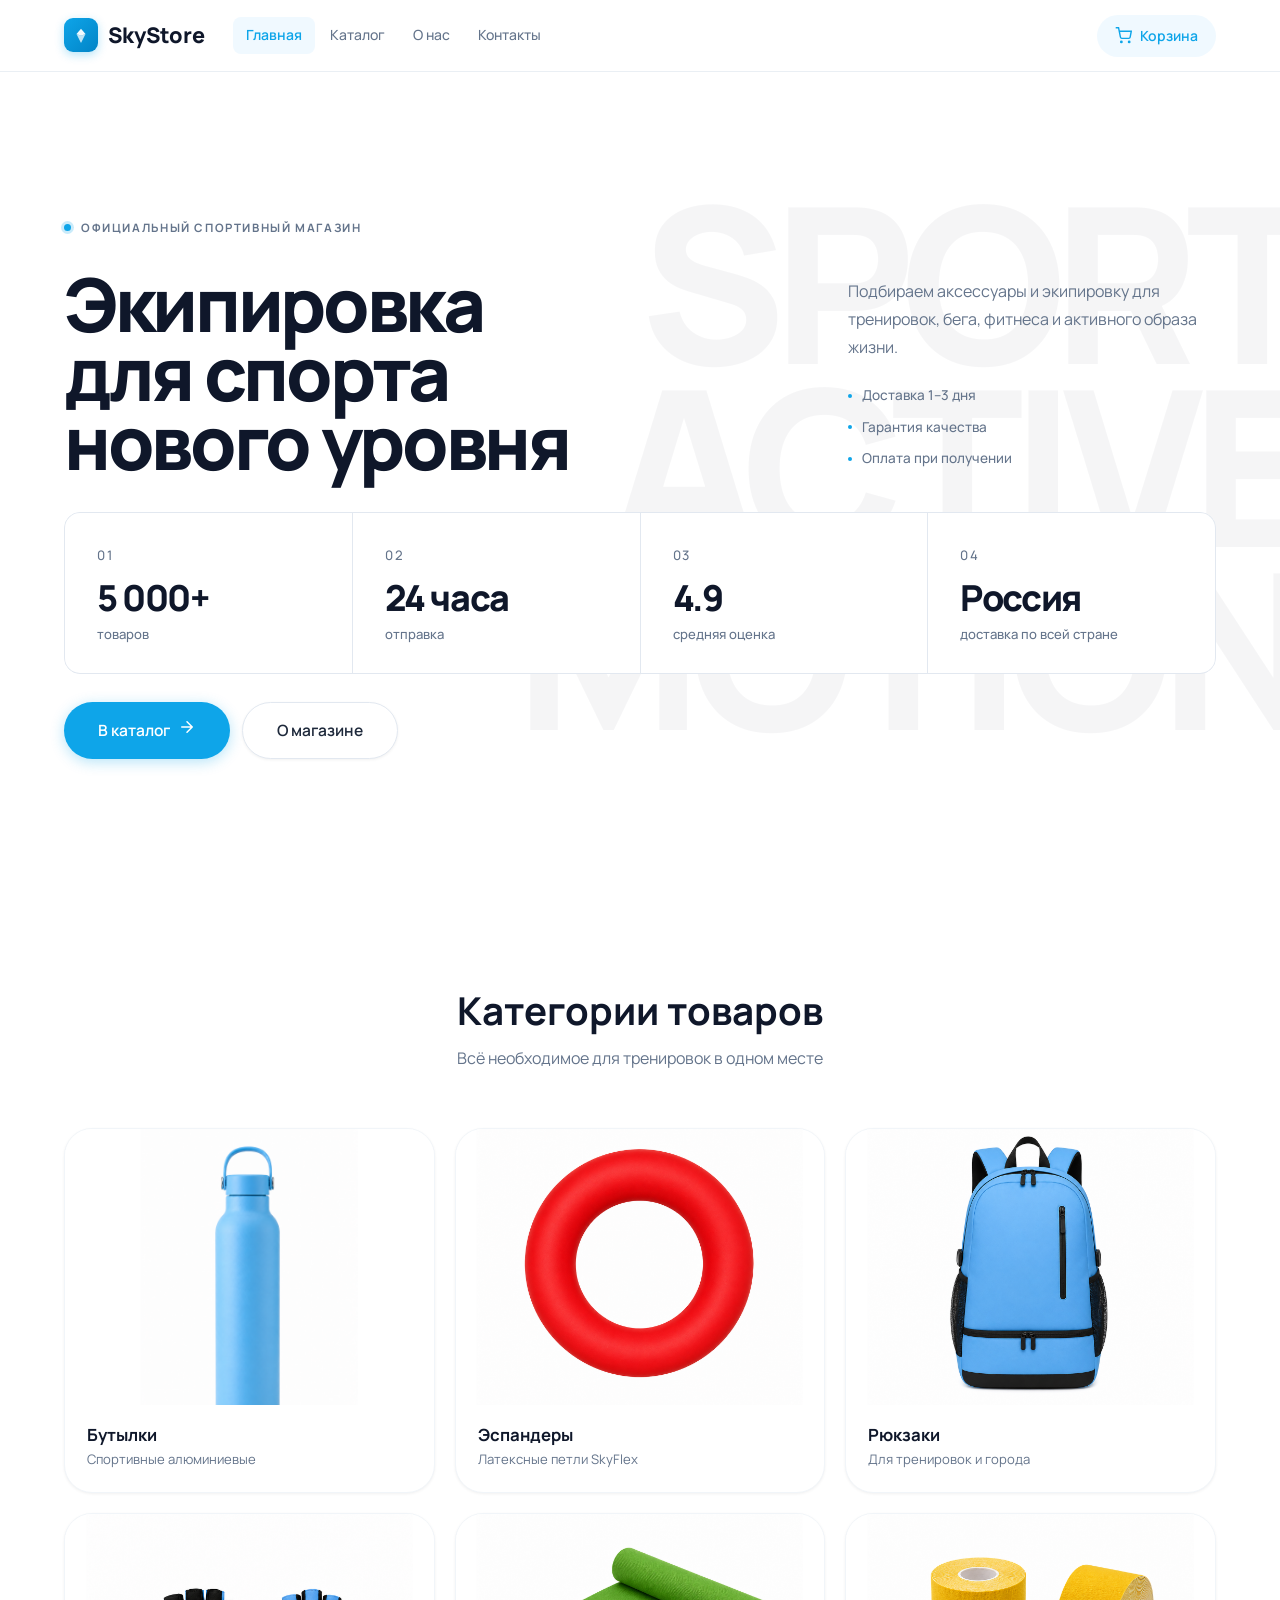
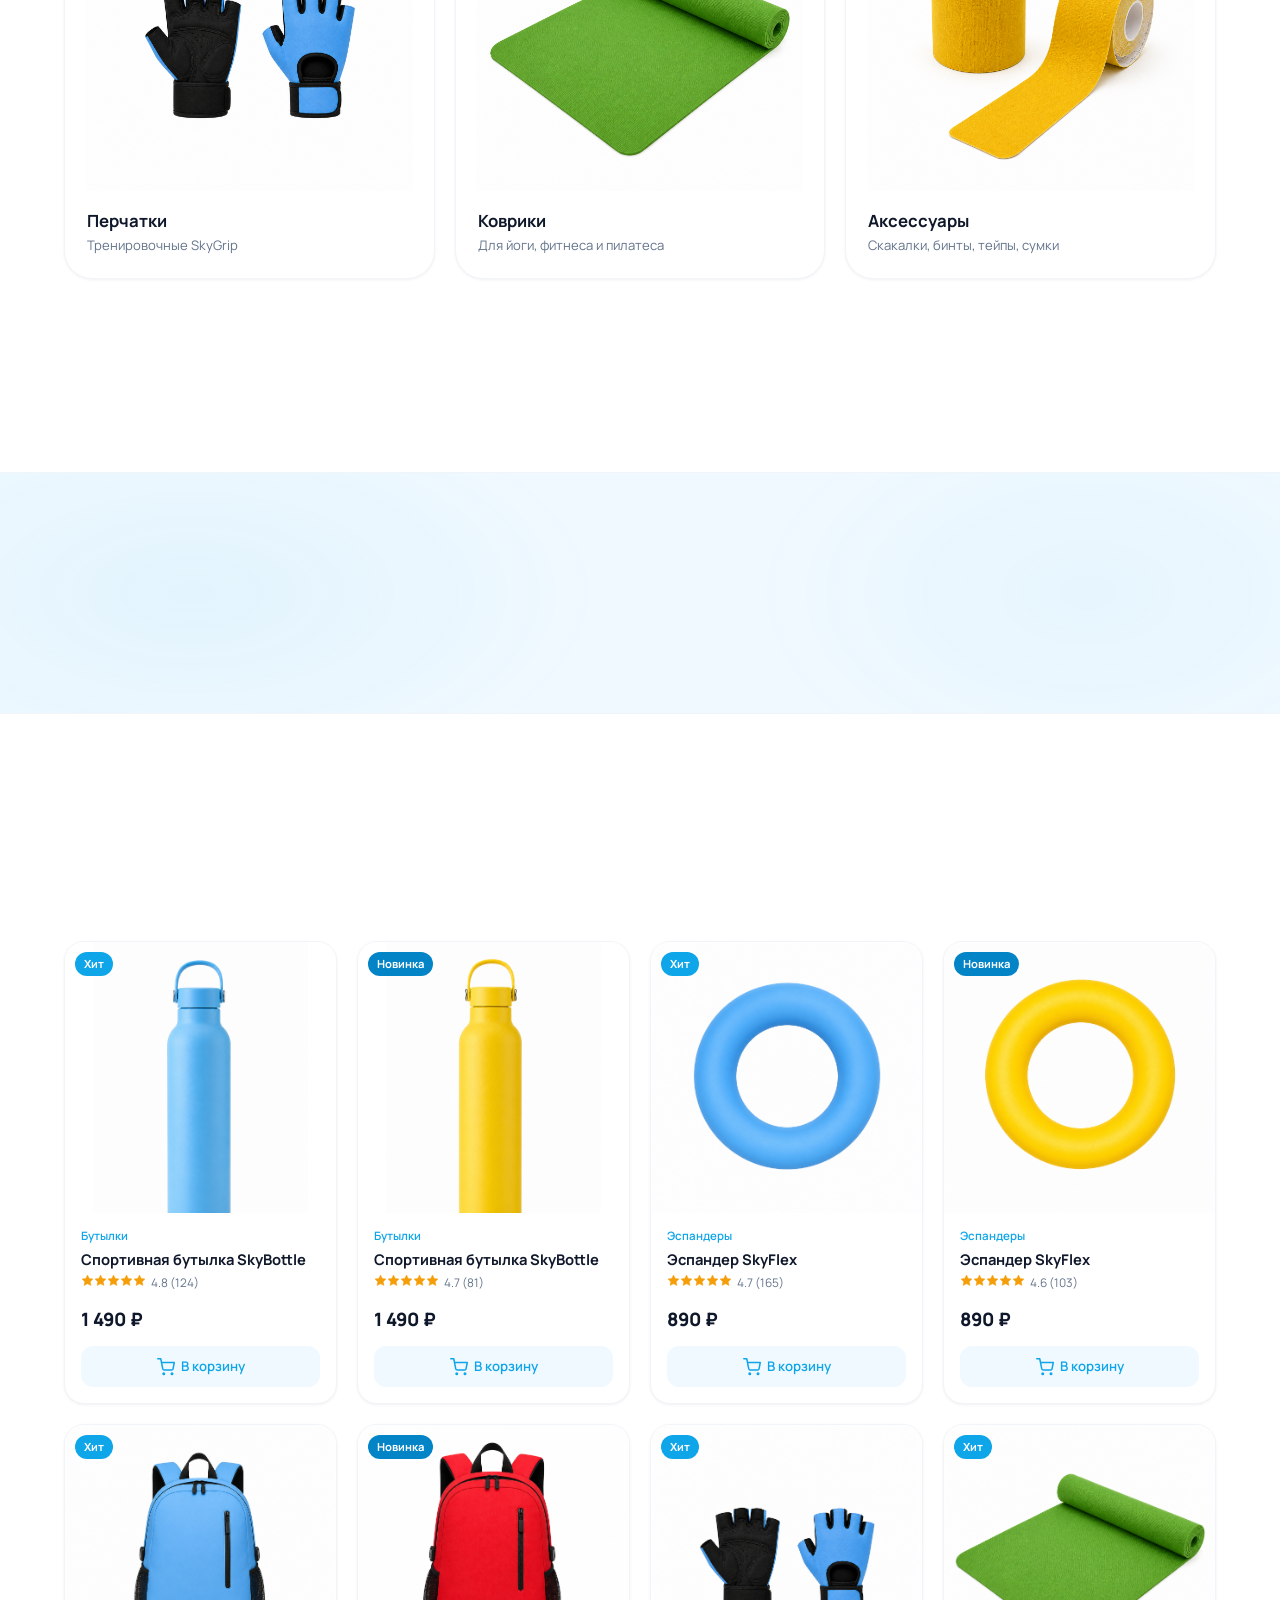
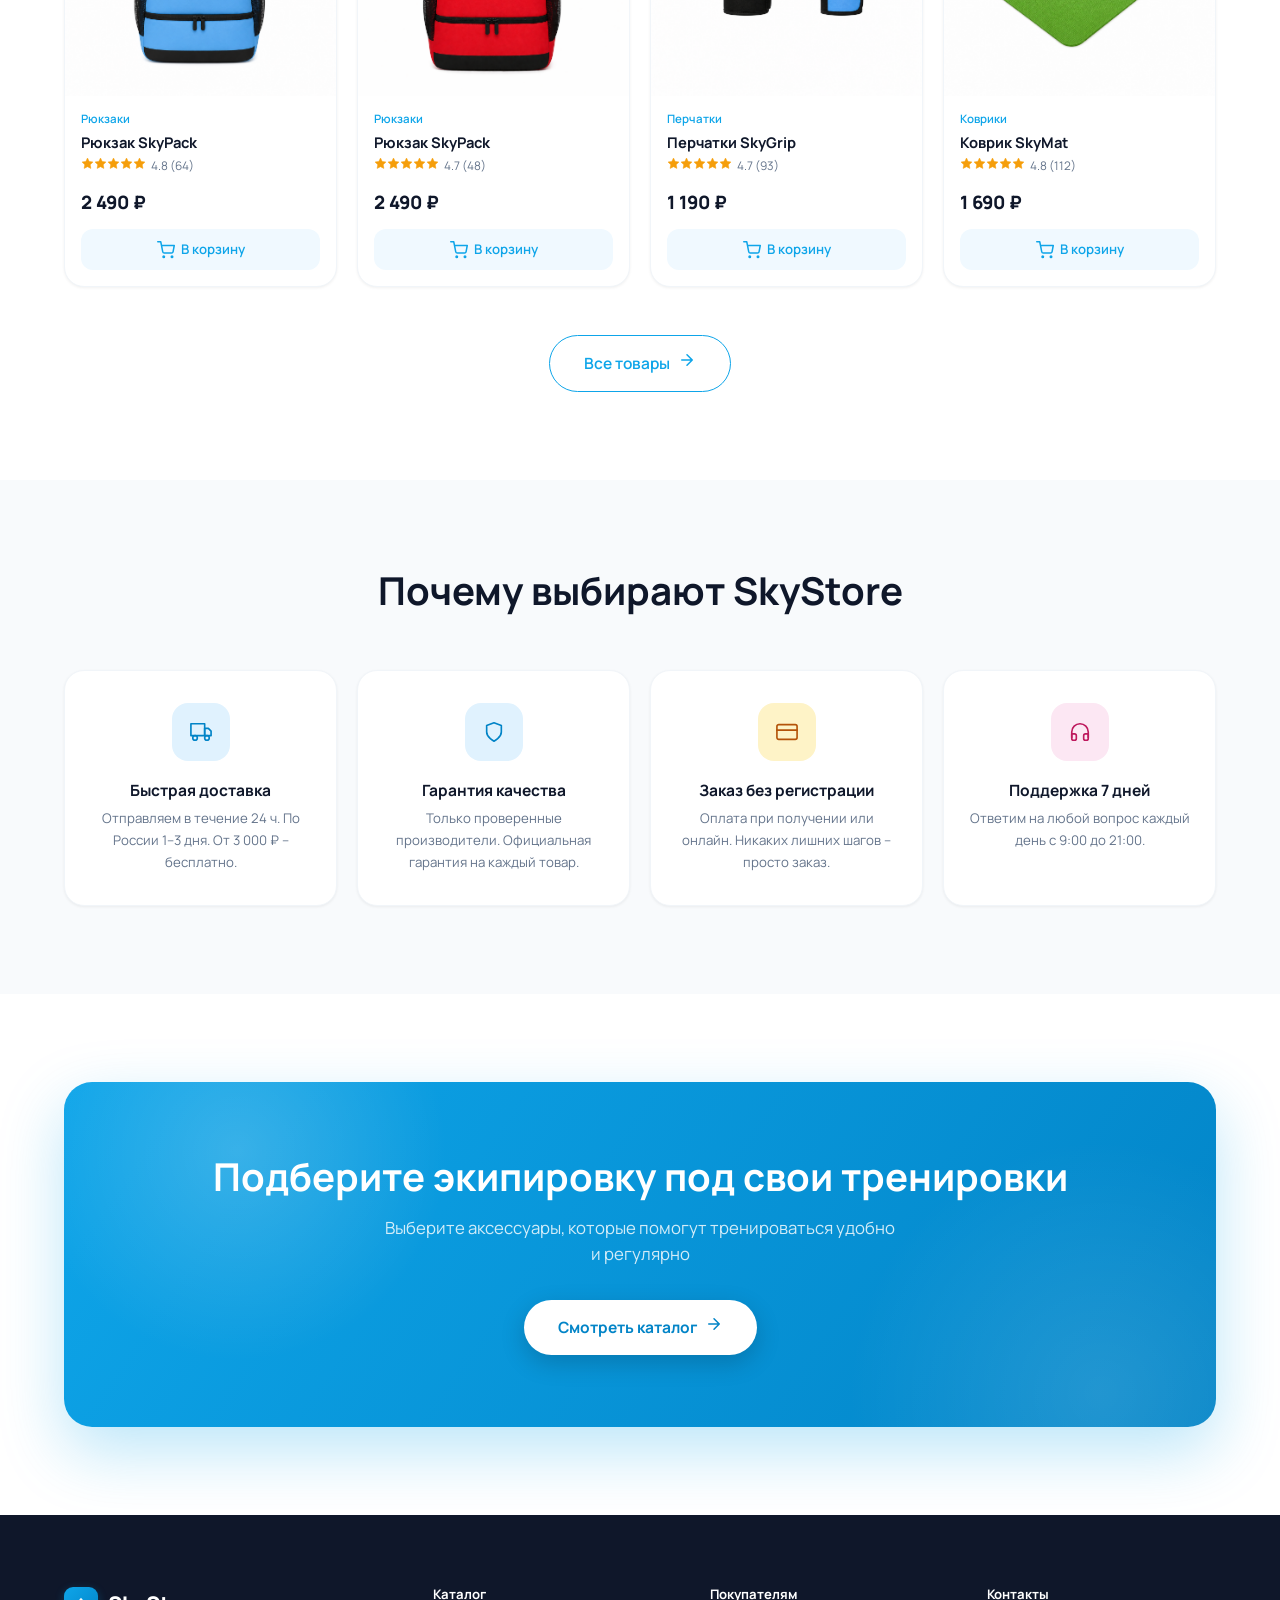
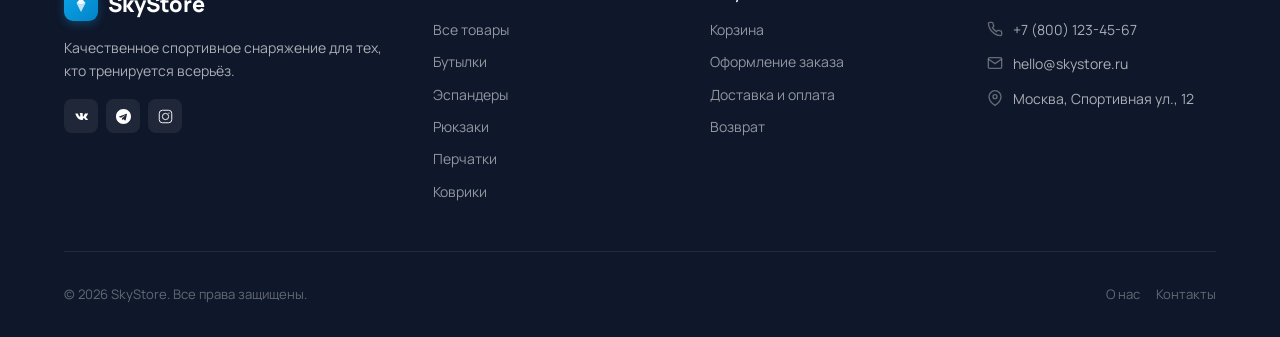
==== commit 4d53e609: "Redesign hero, fonts, palette — Swiss editorial style - Hero: asymmetric 8/12 + 4/12 grid, huge Manr" ====
--- a/index.html
+++ b/index.html
@@ -3,12 +3,12 @@
 <head>
   <meta charset="UTF-8">
   <meta name="viewport" content="width=device-width, initial-scale=1.0">
-  <title>SkyStore — спортивный магазин</title>
-  <meta name="description" content="SkyStore — бутылки, эспандеры, рюкзаки, перчатки и коврики для тренировок. Быстрая доставка по России.">
+  <title>SkyStore – спортивный магазин</title>
+  <meta name="description" content="SkyStore – бутылки, эспандеры, рюкзаки, перчатки и коврики для тренировок. Быстрая доставка по России.">
   <link rel="icon" type="image/svg+xml" href="data:image/svg+xml,%3Csvg xmlns='http://www.w3.org/2000/svg' viewBox='0 0 32 32'%3E%3Crect width='32' height='32' rx='7' fill='%230EA5E9'/%3E%3Cpath d='M16 5L9 12l7 2.5 7-2.5L16 5z' fill='white' opacity='.95'/%3E%3Cpath d='M9 12l7 15 7-15-7 2.5L9 12z' fill='white' opacity='.75'/%3E%3C/svg%3E">
   <link rel="preconnect" href="https://fonts.googleapis.com">
   <link rel="preconnect" href="https://fonts.gstatic.com" crossorigin>
-  <link href="https://fonts.googleapis.com/css2?family=Inter:wght@400;500;600;700;800&family=Outfit:wght@700;800;900&display=swap" rel="stylesheet">
+  <link href="https://fonts.googleapis.com/css2?family=Manrope:wght@400;500;600;700;800&display=swap" rel="stylesheet">
   <link rel="stylesheet" href="css/style.css">
 </head>
 <body data-page="home">
@@ -56,54 +56,68 @@
 
     <!-- HERO -->
     <section class="hero">
-      <div class="hero-bg">
-        <div class="hero-bg-circle hero-bg-circle-1"></div>
-        <div class="hero-bg-circle hero-bg-circle-2"></div>
-      </div>
-      <div class="container">
-        <div class="hero-grid">
-          <div class="hero-content">
-            <div class="hero-tag">
-              Официальный магазин
-            </div>
-            <h1>Аксессуары для спорта и активного дня</h1>
-            <p class="hero-desc">SkyStore — магазин спортивных бутылок, эспандеров, рюкзаков и аксессуаров для тех, кто тренируется каждый день. Доставка по России за 1–3 дня.</p>
-            <div class="hero-actions">
-              <a href="catalog.html" class="btn btn-primary btn-lg">
-                В каталог
-                <span data-icon="arrow"></span>
-              </a>
-            </div>
-            <div class="hero-stats">
-              <div class="hero-stat">
-                <strong><span data-count="4800" data-suffix="+">0</span></strong>
-                <span>клиентов</span>
-              </div>
-              <div class="hero-stat">
-                <strong><span data-count="18" data-suffix="+">0</span></strong>
-                <span>товаров</span>
-              </div>
-              <div class="hero-stat">
-                <strong><span data-count="98" data-suffix="%">0</span></strong>
-                <span>довольных клиентов</span>
-              </div>
-            </div>
-          </div>
-
-          <div class="hero-visual">
-            <video
-              class="hero-video"
-              src="assets/video/hero-new.mp4"
-              preload="auto"
-              muted
-              playsinline
-              webkit-playsinline
-              disablepictureinpicture
-              tabindex="-1"></video>
-          </div>
-        </div>
-      </div>
-    </section>
+
+      <!-- Decorative background type -->
+      <div class="hero-bg-type" aria-hidden="true">
+        <span>SPORT</span>
+        <span>ACTIVE</span>
+        <span>MOTION</span>
+      </div>
+
+      <div class="container">
+
+        <!-- Badge -->
+        <div class="hero-badge">
+          <span class="hero-badge-dot"></span>
+          Официальный спортивный магазин
+        </div>
+
+        <!-- Asymmetric heading + side block -->
+        <div class="hero-main-grid">
+          <h1 class="hero-h1">Экипировка<br>для спорта<br>нового уровня</h1>
+          <div class="hero-side">
+            <p class="hero-desc">Подбираем аксессуары и экипировку для тренировок, бега, фитнеса и активного образа жизни.</p>
+            <ul class="hero-trust">
+              <li><span class="hero-trust-dot"></span>Доставка 1–3 дня</li>
+              <li><span class="hero-trust-dot"></span>Гарантия качества</li>
+              <li><span class="hero-trust-dot"></span>Оплата при получении</li>
+            </ul>
+          </div>
+        </div>
+
+        <!-- Stat cards -->
+        <div class="hero-cards">
+          <div class="hero-card">
+            <span class="hero-card-idx">01</span>
+            <strong>5 000+</strong>
+            <span>товаров</span>
+          </div>
+          <div class="hero-card">
+            <span class="hero-card-idx">02</span>
+            <strong>24 часа</strong>
+            <span>отправка</span>
+          </div>
+          <div class="hero-card">
+            <span class="hero-card-idx">03</span>
+            <strong>4.9</strong>
+            <span>средняя оценка</span>
+          </div>
+          <div class="hero-card">
+            <span class="hero-card-idx">04</span>
+            <strong>Россия</strong>
+            <span>доставка по всей стране</span>
+          </div>
+        </div>
+
+        <!-- Actions -->
+        <div class="hero-actions">
+          <a href="catalog.html" class="btn btn-primary btn-lg">В каталог <span data-icon="arrow"></span></a>
+          <a href="about.html" class="btn btn-secondary btn-lg">О магазине</a>
+        </div>
+
+      </div>
+    </section>
+
 
     <!-- CATEGORIES -->
     <section class="section" style="background:#fff">
@@ -177,8 +191,49 @@
       </div>
     </section>
 
+    <!-- STATS BANNER -->
+    <section class="stats-banner">
+      <div class="container">
+        <div class="stats-grid">
+          <div class="stat-item" data-reveal="up" data-delay="100">
+            <div class="stat-value"><em>4</em>800+</div>
+            <div class="stat-label">Довольных клиентов</div>
+          </div>
+          <div class="stat-item" data-reveal="up" data-delay="200">
+            <div class="stat-value"><em>18</em>+</div>
+            <div class="stat-label">Видов товаров</div>
+          </div>
+          <div class="stat-item" data-reveal="up" data-delay="300">
+            <div class="stat-value"><em>98</em>%</div>
+            <div class="stat-label">Положительных отзывов</div>
+          </div>
+          <div class="stat-item" data-reveal="up" data-delay="400">
+            <div class="stat-value"><em>1</em>–3</div>
+            <div class="stat-label">Дня доставки по России</div>
+          </div>
+        </div>
+      </div>
+    </section>
+
+    <!-- FEATURED PRODUCTS -->
+    <section class="section" style="background:#fff">
+      <div class="container">
+        <div class="section-header" data-reveal="up">
+          <div class="eyebrow">Популярное</div>
+          <h2>Хиты продаж</h2>
+          <p>Самые популярные товары среди наших покупателей</p>
+        </div>
+        <div class="products-grid" id="featured-grid"></div>
+        <div style="text-align:center;margin-top:48px" data-reveal="up">
+          <a href="catalog.html" class="btn btn-outline btn-lg">
+            Все товары <span data-icon="arrow"></span>
+          </a>
+        </div>
+      </div>
+    </section>
+
     <!-- FEATURES -->
-    <section class="section" style="background:#fff">
+    <section class="section" style="background:#f8fafc">
       <div class="container">
         <div class="section-header" data-reveal="up">
           <div class="eyebrow">Преимущества</div>
@@ -188,17 +243,17 @@
           <div class="feature-card" data-reveal="up" data-delay="100">
             <div class="feature-icon" style="background:#e0f2fe;color:#0284c7"><span data-icon="truck"></span></div>
             <h4>Быстрая доставка</h4>
-            <p>Отправляем в течение 24 ч. По России 1–3 дня. От 3 000 ₽ — бесплатно.</p>
+            <p>Отправляем в течение 24 ч. По России 1–3 дня. От 3 000 ₽ – бесплатно.</p>
           </div>
           <div class="feature-card" data-reveal="up" data-delay="200">
-            <div class="feature-icon" style="background:#dcfce7;color:#15803d"><span data-icon="shield"></span></div>
+            <div class="feature-icon" style="background:#e0f2fe;color:#0284c7"><span data-icon="shield"></span></div>
             <h4>Гарантия качества</h4>
             <p>Только проверенные производители. Официальная гарантия на каждый товар.</p>
           </div>
           <div class="feature-card" data-reveal="up" data-delay="300">
             <div class="feature-icon" style="background:#fef3c7;color:#b45309"><span data-icon="credit"></span></div>
             <h4>Заказ без регистрации</h4>
-            <p>Оплата при получении или онлайн. Никаких лишних шагов — просто заказ.</p>
+            <p>Оплата при получении или онлайн. Никаких лишних шагов – просто заказ.</p>
           </div>
           <div class="feature-card" data-reveal="up" data-delay="400">
             <div class="feature-icon" style="background:#fce7f3;color:#be185d"><span data-icon="headset"></span></div>
@@ -210,12 +265,12 @@
     </section>
 
     <!-- CTA -->
-    <section class="section cta-section cta-light">
-      <div class="container">
-        <div data-reveal="scale">
+    <section class="section cta-section">
+      <div class="container">
+        <div class="cta-card" data-reveal="scale">
           <h2>Подберите экипировку под свои тренировки</h2>
           <p>Выберите аксессуары, которые помогут тренироваться удобно и регулярно</p>
-          <a href="catalog.html" class="btn btn-lg btn-primary" style="margin-top:32px">
+          <a href="catalog.html" class="btn btn-lg btn-white" style="margin-top:32px">
             Смотреть каталог <span data-icon="arrow"></span>
           </a>
         </div>
@@ -231,7 +286,7 @@
         <div class="footer-brand">
           <a href="index.html" class="logo">
             <div class="logo-icon"><svg viewBox="0 0 20 20" fill="none"><path d="M10 3L5 9l5 1.8 5-1.8L10 3z" fill="white" opacity=".95"/><path d="M5 9l5 10 5-10-5 1.8L5 9z" fill="white" opacity=".75"/></svg></div>
-SkyStore
+            SkyStore
           </a>
           <p style="margin-top:14px">Качественное спортивное снаряжение для тех, кто тренируется всерьёз.</p>
           <div class="socials" style="margin-top:16px">
@@ -267,10 +322,10 @@
           <div class="footer-contact-item"><span data-icon="pin"></span><span>Москва, Спортивная ул., 12</span></div>
         </div>
       </div>
-        <div class="footer-bottom">
-         <p>&copy; 2026 SkyStore. Все права защищены.</p>
+      <div class="footer-bottom">
+        <p>&copy; 2026 SkyStore. Все права защищены.</p>
         <div class="socials" style="gap:16px">
-          <a href="about.html" class="footer-links" style="font-size:.82rem;color:rgba(255,255,255,.35)">О нас</a>
+          <a href="about.html" style="font-size:.82rem;color:rgba(255,255,255,.35)">О нас</a>
           <a href="contacts.html" style="font-size:.82rem;color:rgba(255,255,255,.35)">Контакты</a>
         </div>
       </div>
--- a/css/style.css
+++ b/css/style.css
@@ -8,8 +8,10 @@
   --c-primary-dark:  #0284C7;
   --c-primary-light: #BAE6FD;
   --c-primary-pale:  #F0F9FF;
-  --c-accent:        #F97316;
-  --c-lime:          #84CC16;
+  --c-accent:        #0284C7;
+  --c-accent-dark:   #075985;
+  --c-accent-light:  #BAE6FD;
+  --c-accent-pale:   #F0F9FF;
   --c-dark:          #0F172A;
   --c-text:          #1E293B;
   --c-muted:         #64748B;
@@ -22,9 +24,9 @@
   --c-success:       #22C55E;
   --c-error:         #EF4444;
 
-  --font:     'Inter', system-ui, sans-serif;
-  --font-d:   'Outfit', 'Inter', sans-serif;
-  --font-display: 'Outfit', 'Inter', sans-serif;
+  --font:     'Manrope', system-ui, sans-serif;
+  --font-d:   'Manrope', system-ui, sans-serif;
+  --font-display: 'Manrope', system-ui, sans-serif;
 
   --r-sm: 8px; --r-md: 12px; --r-lg: 16px; --r-xl: 20px; --r-2xl: 28px; --r-full: 9999px;
 
@@ -48,6 +50,8 @@
   --gap-3xl:  64px;
 
   --container: 1200px;
+  --topbar-h:  0px;
+  --nav-h:     72px;
   --header-h:  72px;
 }
 
@@ -60,6 +64,35 @@
 ::-webkit-scrollbar-track { background: transparent; }
 ::-webkit-scrollbar-thumb { background: #CBD5E1; border-radius: 9px; }
 ::-webkit-scrollbar-thumb:hover { background: var(--c-primary); }
+
+/* ── TOP BAR ─────────────────────────────────────────────────── */
+.top-bar {
+  background: linear-gradient(90deg, var(--c-primary) 0%, var(--c-primary-dark) 100%);
+  color: rgba(255,255,255,.95);
+  font-size: .75rem; font-weight: 500; letter-spacing: .03em;
+  height: var(--topbar-h); display: flex; align-items: center; justify-content: center;
+  gap: 18px; padding: 0 24px; flex-shrink: 0;
+}
+.top-bar span { display: inline-flex; align-items: center; gap: 7px; }
+.top-bar svg { width: 14px; height: 14px; opacity: .9; flex-shrink: 0; }
+.top-bar-sep { color: rgba(255,255,255,.4); }
+
+/* ── SPORT TICKER (green) ────────────────────────────────────── */
+.sport-ticker {
+  background: var(--c-accent); overflow: hidden; padding: 12px 0;
+  border-top: 1px solid rgba(255,255,255,.12);
+}
+.ticker-inner {
+  display: flex; align-items: center; gap: 30px;
+  white-space: nowrap; width: max-content;
+  animation: tickerScroll 26s linear infinite;
+  font-size: .76rem; font-weight: 800; text-transform: uppercase;
+  letter-spacing: .12em; color: #fff;
+}
+.ticker-inner span { display: inline-flex; align-items: center; gap: 8px; }
+.ticker-inner .t-star { opacity: .8; }
+.t-sep { color: rgba(255,255,255,.4); }
+@keyframes tickerScroll { from{transform:translateX(0)} to{transform:translateX(-50%)} }
 
 a { color: inherit; text-decoration: none; }
 img { display: block; max-width: 100%; height: auto; }
@@ -80,12 +113,8 @@
 .section-sm { padding: 56px 0; }
 
 .section-header { text-align: center; margin-bottom: 56px; }
-.section-header .eyebrow {
-  display: inline-flex; align-items: center; gap: 6px;
-  font-size: .72rem; font-weight: 700; text-transform: uppercase; letter-spacing: .14em;
-  color: var(--c-primary); background: var(--c-primary-pale);
-  padding: 5px 14px; border-radius: var(--r-full); margin-bottom: 16px;
-}
+.section-header .eyebrow { display: none; }
+.eyebrow { display: none; }
 .section-header h2   { margin-bottom: 12px; }
 .section-header p    { font-size: 1rem; color: var(--c-muted); max-width: 480px; margin: 0 auto; }
 
@@ -93,19 +122,20 @@
 .site-header {
   position: fixed; inset: 0 0 auto 0; z-index: 1000;
   height: var(--header-h);
-  background: rgba(255,255,255,.92);
+  background: rgba(255,255,255,.95);
   backdrop-filter: blur(20px) saturate(160%);
   -webkit-backdrop-filter: blur(20px) saturate(160%);
   border-bottom: 1px solid rgba(226,232,240,.7);
   transition: box-shadow var(--t);
+  display: flex; align-items: center;
 }
 .site-header.scrolled { box-shadow: 0 1px 20px rgba(0,0,0,.07); }
 
 .header-inner {
-  display: flex; align-items: center; height: 100%; gap: 28px;
-}
-
-.site-header .container { height: 100%; }
+  display: flex; align-items: center; height: 100%; gap: 28px; width: 100%;
+}
+
+.site-header .container { flex: 1; }
 
 .logo {
   display: flex; align-items: center; gap: 10px;
@@ -144,7 +174,7 @@
 .cart-count {
   display: inline-flex; align-items: center; justify-content: center;
   min-width: 19px; height: 19px; padding: 0 5px;
-  background: var(--c-accent); color: #fff;
+  background: var(--c-primary); color: #fff;
   border-radius: var(--r-full); font-size: .68rem; font-weight: 800;
   transition: transform .2s;
 }
@@ -194,100 +224,153 @@
 .btn-dark { background: var(--c-dark); color: #fff; }
 .btn-dark:hover { background: #1e293b; transform: translateY(-2px); box-shadow: 0 8px 24px rgba(0,0,0,.2); }
 
-/* ── 8. HERO ────────────────────────────────────────────────── */
+/* ── 8. HERO — centered editorial ───────────────────────────── */
+/* ── HERO — Swiss editorial, full-width typography ── */
 .hero {
   min-height: calc(100vh - var(--header-h));
-  background: #fff; display: flex; align-items: center;
+  background: #fff;
   position: relative; overflow: hidden;
-}
-.hero-bg {
-  position: absolute; inset: 0; pointer-events: none; overflow: hidden;
-}
-.hero-bg-circle {
-  position: absolute; border-radius: 50%;
-  background: radial-gradient(circle, rgba(14,165,233,.07) 0%, transparent 70%);
-}
-.hero-bg-circle-1 { width: 700px; height: 700px; top: -200px; right: -150px; animation: floatBlob 10s ease-in-out infinite; }
-.hero-bg-circle-2 { width: 450px; height: 450px; bottom: -100px; left: -80px; animation: floatBlob 13s ease-in-out infinite reverse; }
-@keyframes floatBlob {
-  0%,100% { transform: translate(0,0) scale(1); }
-  50% { transform: translate(18px,-22px) scale(1.04); }
-}
-
-.hero-grid {
-  display: grid; grid-template-columns: 1fr 1fr;
-  gap: 64px; align-items: center;
-  position: relative; z-index: 1; width: 100%;
-  padding: 64px 0;
-}
-
-.hero-content {}
-.hero-tag {
-  display: inline-flex; align-items: center; gap: 7px;
-  background: transparent; color: var(--c-primary);
-  font-size: .72rem; font-weight: 700; text-transform: uppercase; letter-spacing: .14em;
-  padding: 6px 16px; border-radius: var(--r-md);
-  border: 1px solid var(--c-primary-light);
-  margin-bottom: 24px;
-  opacity: 0; animation: fadeUp .6s .1s forwards;
-}
-
-.hero-content h1 { margin-bottom: 20px; line-height: 1.12; max-width: 520px; opacity: 0; animation: fadeUp .6s .22s forwards; }
-.hero-desc { font-size: 1.05rem; color: var(--c-muted); max-width: 430px; line-height: 1.75; margin-bottom: 36px; opacity: 0; animation: fadeUp .6s .34s forwards; }
-.hero-actions { display: flex; gap: 12px; flex-wrap: wrap; opacity: 0; animation: fadeUp .6s .46s forwards; }
-
-.hero-stats {
-  display: flex; gap: 36px; margin-top: 48px;
-  padding-top: 36px; border-top: 1px solid var(--c-border);
-  opacity: 0; animation: fadeUp .6s .58s forwards;
-}
-.hero-stat { line-height: 1; }
-.hero-stat strong,
-.hero-stat strong > span {
-  display: block; font-family: var(--font-d);
-  font-size: clamp(40px, 3.2vw, 48px);
-  font-weight: 700; color: #000; line-height: 1;
-  letter-spacing: -0.02em;
-}
-.hero-stat > span { font-size: .82rem; color: var(--c-muted); margin-top: 12px; display: block; font-weight: 500; }
-.hero-stats { gap: 48px; align-items: flex-start; }
-
-/* Hero visual */
-.hero-visual {
-  display: flex; align-items: center; justify-content: flex-start;
-  background: #fff;
-  opacity: 0; animation: fadeIn 1s .25s forwards;
-}
-.hero-video {
-  width: 140%;
-  max-width: 920px;
-  height: auto;
-  aspect-ratio: 1 / 1;
-  object-fit: contain;
-  background: transparent;
-  border: none; outline: none;
-  box-shadow: none;
+  display: flex; align-items: center;
+}
+.hero > .container { width: 100%; padding-top: 44px; padding-bottom: 44px; }
+
+/* Background decorative type — depth layer */
+.hero-bg-type {
+  position: absolute; right: -2%; top: 50%; transform: translateY(-54%);
+  pointer-events: none; user-select: none; z-index: 0;
+  line-height: .84; text-align: right;
+}
+.hero-bg-type span {
+  font-family: var(--font-d); font-weight: 800;
+  font-size: clamp(8rem, 17vw, 22rem);
+  color: var(--c-dark); opacity: .034;
+  letter-spacing: -.06em; display: block;
+}
+
+/* Badge */
+.hero-badge {
+  position: relative; z-index: 1;
+  display: inline-flex; align-items: center; gap: 10px;
+  font-size: .72rem; font-weight: 700; letter-spacing: .14em;
+  text-transform: uppercase; color: var(--c-muted);
+  margin-bottom: 32px;
+  opacity: 0; animation: fadeUp .5s .05s forwards;
+}
+.hero-badge-dot {
+  width: 7px; height: 7px; border-radius: 50%;
+  background: var(--c-primary);
+  box-shadow: 0 0 0 3px rgba(14,165,233,.22); flex-shrink: 0;
+}
+
+/* Asymmetric 12-col grid: h1 takes 8 cols, side takes 4 */
+.hero-main-grid {
+  position: relative; z-index: 1;
+  display: grid;
+  grid-template-columns: 8fr 4fr;
+  gap: 0 48px;
+  align-items: end;
+  margin-bottom: 36px;
+}
+
+.hero-h1 {
+  font-family: var(--font-d); font-weight: 800;
+  font-size: clamp(2.6rem, 5.8vw, 6.2rem);
+  line-height: .93; letter-spacing: -.045em;
+  color: var(--c-dark); margin: 0;
+  opacity: 0; animation: fadeUp .65s .15s forwards;
+}
+
+/* Side column — desc + trust aligned to bottom of h1 */
+.hero-side {
+  padding-bottom: 6px;
+  opacity: 0; animation: fadeUp .65s .28s forwards;
+}
+.hero-desc {
+  font-size: 1rem; color: var(--c-muted); line-height: 1.75;
+  margin: 0 0 24px;
+}
+.hero-trust {
+  list-style: none; padding: 0; margin: 0;
+  display: flex; flex-direction: column; gap: 10px;
+}
+.hero-trust li {
+  display: flex; align-items: center; gap: 10px;
+  font-size: .85rem; font-weight: 500; color: var(--c-muted);
+}
+.hero-trust-dot {
+  width: 4px; height: 4px; border-radius: 50%;
+  background: var(--c-primary); flex-shrink: 0;
+}
+
+/* Stat cards — horizontal row with hairline dividers */
+.hero-cards {
+  position: relative; z-index: 1;
+  display: grid; grid-template-columns: repeat(4, 1fr);
+  gap: 1px;
+  background: var(--c-border);
+  border: 1px solid var(--c-border);
+  border-radius: var(--r-lg);
+  overflow: hidden;
+  margin-bottom: 28px;
+  opacity: 0; animation: fadeUp .65s .42s forwards;
+}
+.hero-card {
+  background: #fff; padding: 28px 32px;
+  display: flex; flex-direction: column; gap: 4px;
+  transition: background var(--t-fast);
+}
+.hero-card:hover { background: var(--c-bg); }
+.hero-card-idx {
+  font-size: .68rem; font-weight: 700; letter-spacing: .14em;
+  text-transform: uppercase; color: var(--c-border);
+  margin-bottom: 10px; display: block;
+}
+.hero-card strong {
+  font-family: var(--font-d); font-weight: 800;
+  font-size: clamp(1.6rem, 2.8vw, 2.6rem);
+  line-height: 1; letter-spacing: -.04em;
+  color: var(--c-dark);
+}
+.hero-card > span {
+  font-size: .82rem; color: var(--c-muted); font-weight: 500; margin-top: 4px;
+}
+
+/* Actions */
+.hero-actions {
+  position: relative; z-index: 1;
+  display: flex; gap: 12px; flex-wrap: wrap;
+  justify-content: flex-start;
+  opacity: 0; animation: fadeUp .65s .55s forwards;
+}
+
+/* ── 9. STATS BANNER (light) ─────────────────────────────────── */
+.stats-banner {
+  background: var(--c-primary-pale); padding: 56px 0; position: relative; overflow: hidden;
+  border-top: 1px solid var(--c-border-soft); border-bottom: 1px solid var(--c-border-soft);
+}
+.stats-banner::before {
+  content: ''; position: absolute; inset: 0; opacity: .6;
+  background:
+    radial-gradient(ellipse 600px 300px at 15% 50%, rgba(14,165,233,.10) 0%, transparent 70%),
+    radial-gradient(ellipse 500px 300px at 85% 50%, rgba(14,165,233,.07) 0%, transparent 70%);
   pointer-events: none;
-  display: block;
-  transform: translateX(-160px);
-  mix-blend-mode: multiply;
-}
-
-/* ── 9. STATS BANNER ─────────────────────────────────────────── */
-.stats-banner {
-  background: var(--c-dark); padding: 56px 0;
 }
 .stats-grid {
   display: grid; grid-template-columns: repeat(4,1fr);
-  gap: 32px; text-align: center;
-}
-.stat-item {}
+  gap: 24px; text-align: center; position: relative;
+}
+.stat-item {
+  background: rgba(255,255,255,.7); border: 1px solid var(--c-border-soft);
+  border-radius: var(--r-xl); padding: 24px 16px;
+  backdrop-filter: blur(6px); transition: var(--t-slow);
+}
+.stat-item:hover { transform: translateY(-4px); box-shadow: var(--shadow-md); }
 .stat-value {
-  font-family: var(--font-d); font-size: 3.2rem; font-weight: 900;
-  color: #fff; line-height: 1;
+  font-family: var(--font-d); font-size: clamp(2.2rem, 4vw, 3rem); font-weight: 900;
+  color: var(--c-dark); line-height: 1;
 }
 .stat-value em { color: var(--c-primary); font-style: normal; }
-.stat-label { font-size: .82rem; color: rgba(255,255,255,.5); margin-top: 8px; text-transform: uppercase; letter-spacing: .1em; }
+.stat-label { font-size: .78rem; color: var(--c-muted); margin-top: 10px; font-weight: 600; }
 
 /* ── 10. CATEGORIES ─────────────────────────────────────────── */
 .cat-grid {
@@ -371,13 +454,13 @@
 .badge {
   display: inline-flex; align-items: center;
   padding: 3px 9px; border-radius: var(--r-full);
-  font-size: .67rem; font-weight: 800; text-transform: uppercase; letter-spacing: .08em;
-}
-.badge-hit  { background: var(--c-accent);   color: #fff; }
-.badge-new  { background: var(--c-lime);     color: #fff; }
-.badge-sale { background: var(--c-error);    color: #fff; }
-.badge-best { background: var(--c-primary);  color: #fff; }
-.badge-pop  { background: #7c3aed;           color: #fff; }
+  font-size: .7rem; font-weight: 700;
+}
+.badge-hit  { background: var(--c-primary);     color: #fff; }
+.badge-new  { background: var(--c-primary-dark); color: #fff; }
+.badge-sale { background: var(--c-error);        color: #fff; }
+.badge-best { background: var(--c-primary-dark); color: #fff; }
+.badge-pop  { background: var(--c-primary);      color: #fff; }
 
 .btn-wishlist {
   position: absolute; top: 10px; right: 10px; z-index: 2;
@@ -391,7 +474,7 @@
 .btn-wishlist:hover { color: var(--c-error); transform: scale(1.1); }
 
 .product-body { padding: 14px 16px 16px; display: flex; flex-direction: column; flex: 1; gap: 4px; min-width: 0; }
-.product-category { font-size: .68rem; font-weight: 700; text-transform: uppercase; letter-spacing: .1em; color: var(--c-primary); }
+.product-category { font-size: .72rem; font-weight: 600; color: var(--c-primary); }
 .product-name { font-size: .92rem; font-weight: 700; color: var(--c-dark); line-height: 1.35; overflow-wrap: anywhere; }
 .product-name a:hover { color: var(--c-primary); }
 .product-rating { display: flex; align-items: center; gap: 5px; }
@@ -438,41 +521,51 @@
   background: #fff; border-radius: var(--r-xl);
   padding: 32px 24px; text-align: center;
   border: 1px solid var(--c-border-soft); box-shadow: var(--shadow-xs);
-  transition: var(--t-slow);
-}
-.feature-card:hover { transform: translateY(-4px); box-shadow: var(--shadow-md); }
+  transition: var(--t-slow); position: relative; overflow: hidden;
+}
+.feature-card::after {
+  content: ''; position: absolute;
+  bottom: 0; left: 0; right: 0; height: 3px;
+  background: var(--c-primary);
+  transform: scaleX(0); transform-origin: left;
+  transition: transform var(--t-slow);
+}
+.feature-card:hover::after { transform: scaleX(1); }
+.feature-card:hover { transform: translateY(-5px); box-shadow: var(--shadow-md); }
 .feature-icon {
-  width: 56px; height: 56px; border-radius: var(--r-lg);
+  width: 58px; height: 58px; border-radius: var(--r-lg);
   margin: 0 auto 20px; display: flex; align-items: center; justify-content: center;
   flex-shrink: 0; transition: transform var(--t);
 }
-.feature-card:hover .feature-icon { transform: scale(1.1) rotate(-4deg); }
+.feature-card:hover .feature-icon { transform: scale(1.12) rotate(-5deg); }
 .feature-icon svg { width: 22px; height: 22px; display: block; flex-shrink: 0; }
 .feature-icon span { display: flex; align-items: center; justify-content: center; width: 22px; height: 22px; }
-.feature-card h4 { margin-bottom: 6px; font-size: .95rem; }
+.feature-card h4 { margin-bottom: 8px; font-size: .97rem; }
 .feature-card p  { font-size: .83rem; color: var(--c-muted); line-height: 1.65; }
 
-/* ── 13. CTA SECTION ──────────────────────────────────────────── */
-.cta-section {
-  background: var(--c-dark); color: #fff; text-align: center;
-  position: relative; overflow: hidden;
-}
-.cta-section::before {
-  content: ''; position: absolute; inset: 0;
+/* ── 13. CTA SECTION (light · gradient card) ──────────────────── */
+.cta-section { background: #fff; }
+.cta-card {
+  position: relative; overflow: hidden; text-align: center;
+  border-radius: var(--r-2xl);
+  background: linear-gradient(125deg, var(--c-primary) 0%, var(--c-primary-dark) 100%);
+  padding: 72px 32px; color: #fff;
+  box-shadow: 0 24px 64px rgba(14,165,233,.28);
+}
+.cta-card::before {
+  content: ''; position: absolute; inset: 0; pointer-events: none;
   background:
-    radial-gradient(ellipse 600px 400px at 20% 50%, rgba(14,165,233,.12) 0%, transparent 70%),
-    radial-gradient(ellipse 400px 300px at 80% 50%, rgba(249,115,22,.07) 0%, transparent 70%);
-}
-.cta-section > .container { position: relative; z-index: 1; }
-.cta-section h2 { color: #fff; margin-bottom: 14px; }
-.cta-section p  { color: rgba(255,255,255,.65); font-size: 1.05rem; margin-bottom: 36px; max-width: 500px; margin-left: auto; margin-right: auto; }
-.cta-light {
-  background: #fff;
-  color: var(--c-dark);
-}
-.cta-light::before { display: none; }
-.cta-light h2 { color: var(--c-dark); }
-.cta-light p { color: var(--c-muted); }
+    radial-gradient(circle 300px at 15% 20%, rgba(255,255,255,.18) 0%, transparent 70%),
+    radial-gradient(circle 360px at 90% 90%, rgba(255,255,255,.12) 0%, transparent 70%);
+}
+.cta-card > * { position: relative; z-index: 1; }
+.cta-card h2 { color: #fff; margin-bottom: 14px; }
+.cta-card p  { color: rgba(255,255,255,.82); font-size: 1.05rem; margin-bottom: 0; max-width: 520px; margin-left: auto; margin-right: auto; }
+.cta-card .btn-white {
+  background: #fff; color: var(--c-primary-dark); font-weight: 700;
+  box-shadow: 0 8px 24px rgba(0,0,0,.18);
+}
+.cta-card .btn-white:hover { background: var(--c-primary-pale); transform: translateY(-2px); box-shadow: 0 12px 32px rgba(0,0,0,.22); }
 
 /* ── 14. CATALOG ─────────────────────────────────────────────── */
 .page-title-bar {
@@ -501,7 +594,7 @@
 .sidebar-section:last-child { margin-bottom: 0; }
 
 .sidebar-title {
-  font-size: .7rem; font-weight: 800; text-transform: uppercase; letter-spacing: .13em;
+  font-size: .78rem; font-weight: 700;
   color: var(--c-muted); margin-bottom: 10px;
 }
 
@@ -677,7 +770,7 @@
   overflow: hidden; background: var(--c-bg); flex-shrink: 0;
 }
 .cart-item-image img { width: 100%; height: 100%; object-fit: contain; padding: 6px; }
-.cart-item-category { font-size: .67rem; font-weight: 700; text-transform: uppercase; letter-spacing: .1em; color: var(--c-primary); margin-bottom: 4px; }
+.cart-item-category { font-size: .72rem; font-weight: 600; color: var(--c-primary); margin-bottom: 4px; }
 .cart-item-name { font-weight: 700; font-size: .95rem; color: var(--c-dark); line-height: 1.3; overflow-wrap: anywhere; }
 .cart-item-name a:hover { color: var(--c-primary); }
 .cart-item-variant { font-size: .78rem; color: var(--c-muted); margin-top: 4px; }
@@ -1055,7 +1148,7 @@
 .footer-grid { display: grid; grid-template-columns: 1.4fr repeat(3,1fr); gap: 48px; padding-bottom: 48px; border-bottom: 1px solid rgba(255,255,255,.08); margin-bottom: 32px; }
 .footer-brand .logo { color: #fff; margin-bottom: 14px; }
 .footer-brand p { font-size: .875rem; line-height: 1.7; }
-.footer-col h4 { color: #fff; font-size: .72rem; font-weight: 800; text-transform: uppercase; letter-spacing: .13em; margin-bottom: 16px; }
+.footer-col h4 { color: #fff; font-size: .82rem; font-weight: 700; margin-bottom: 16px; }
 .footer-links { display: flex; flex-direction: column; gap: 10px; }
 .footer-links a { font-size: .875rem; color: rgba(255,255,255,.55); transition: var(--t); }
 .footer-links a:hover { color: var(--c-primary-light); }
@@ -1082,41 +1175,27 @@
 html, body { overflow-x: hidden; }
 img, video { max-width: 100%; }
 
-@media (max-width: 1200px) {
-  .hero-video { max-width: 700px; transform: translateX(-100px); }
-}
 @media (max-width: 1100px) {
   .products-grid  { grid-template-columns: repeat(3,1fr); }
   .features-grid  { grid-template-columns: repeat(2,1fr); }
   .footer-grid    { grid-template-columns: 1fr 1fr; gap: 32px; }
   .stats-grid     { grid-template-columns: repeat(2,1fr); }
-  .hero-grid      { gap: 32px; }
-  .hero-video     { max-width: 560px; transform: translateX(-40px); width: 110%; }
-  .hero-content h1 { font-size: clamp(2rem, 5vw, 2.6rem); }
+  .hero-h1 { font-size: clamp(2.8rem, 7vw, 7rem); }
+  .hero-cards { gap: 1px; }
+  .hero-card { padding: 22px 24px; }
 }
 @media (max-width: 900px) {
-  :root { --header-h: 64px; }
+  :root { --topbar-h: 0px; --nav-h: 64px; --header-h: 64px; }
+  .top-bar { font-size: .7rem; gap: 12px; }
   .nav { display: none; }
   .hamburger { display: flex; }
   .hero { min-height: auto; }
-  .hero-grid {
-    grid-template-columns: 1fr; text-align: center;
-    padding: 32px 0 56px; gap: 20px;
-  }
-  .hero-content h1 { max-width: 100%; }
-  .hero-desc { max-width: 560px; margin-left: auto; margin-right: auto; }
-  .hero-actions { justify-content: center; }
-  .hero-stats { justify-content: center; gap: 32px; }
-  .hero-visual {
-    order: -1;
-    margin-bottom: 8px;
-  }
-  .hero-video {
-    width: 100%;
-    max-width: 480px;
-    transform: none;
-    margin: 0 auto;
-  }
+  .hero > .container { padding-top: 48px; padding-bottom: 56px; }
+  .hero-main-grid { grid-template-columns: 1fr; gap: 28px; align-items: start; }
+  .hero-h1 { font-size: clamp(2.6rem, 9vw, 4.4rem); }
+  .hero-side { padding-bottom: 0; }
+  .hero-cards { grid-template-columns: repeat(2, 1fr); }
+  .hero-bg-type { opacity: 0; }
   .catalog-layout { grid-template-columns: 1fr; }
   .catalog-sidebar { position: static; }
   .product-detail-grid { grid-template-columns: 1fr; gap: 32px; }
@@ -1185,6 +1264,9 @@
   .product-guarantees { grid-template-columns: repeat(3,1fr); gap: 8px; }
 }
 @media (max-width: 640px) {
+  :root { --topbar-h: 0px; --nav-h: 64px; --header-h: 64px; }
+  .top-bar { display: none; }
+  .sport-ticker { display: none; }
   .section { padding: 48px 0; }
   .section-header { margin-bottom: 32px; }
   .products-grid { grid-template-columns: repeat(2,minmax(0,1fr)); gap: 12px; }
@@ -1451,6 +1533,82 @@
   .product-name { font-size: .8rem; }
   .btn-add-cart { padding: 9px 10px; font-size: .78rem; }
 }
+/* ── hero pill row mobile ───────────────────────────────────── */
+@media (max-width: 900px) {
+  .hero-pillrow { max-width: 480px; width: 100%; }
+}
+@media (max-width: 640px) {
+  .hero-pillrow { flex-wrap: wrap; gap: 6px; border-radius: var(--r-xl); padding: 10px 14px; justify-content: flex-start; }
+  .hero-pill-sep { display: none; }
+  .hero-pill { padding: 4px 10px; font-size: .75rem; background: var(--c-bg); border-radius: var(--r-full); border: 1px solid var(--c-border); gap: 5px; }
+  .hero-tag { font-size: .82rem; }
+}
+@media (max-width: 480px) {
+  .hero-pillrow { padding: 8px 12px; gap: 5px; }
+  .hero-pill { font-size: .72rem; padding: 3px 9px; }
+}
+@media (max-width: 380px) {
+  .hero-pillrow { padding: 7px 10px; }
+  .hero-pill { font-size: .7rem; }
+}
+
+/* ── 560px: tablet-to-mobile transition ─────────────────────── */
+@media (max-width: 560px) {
+  .products-grid { grid-template-columns: repeat(2,minmax(0,1fr)); gap: 10px; }
+  .stats-grid { grid-template-columns: repeat(2,1fr); gap: 12px; }
+  .cat-grid { grid-template-columns: repeat(2,1fr); gap: 12px; }
+  .section { padding: 44px 0; }
+  h1 { font-size: clamp(1.55rem, 5vw, 1.9rem); }
+  h2 { font-size: clamp(1.25rem, 4.5vw, 1.5rem); }
+  .hero-content h1 { font-size: clamp(1.65rem, 7vw, 2rem); }
+  .hero-desc { font-size: .92rem; }
+}
+
+/* ── 420px: between 460 and 380 ─────────────────────────────── */
+@media (max-width: 420px) {
+  .products-grid { gap: 10px; }
+  .hero-stats { gap: 16px; }
+  .hero-stat strong, .hero-stat strong > span { font-size: clamp(24px, 8vw, 30px); }
+  .btn-lg { padding: 0 20px; font-size: .88rem; min-height: 46px; }
+  .hero-content h1 { font-size: clamp(1.55rem, 7.5vw, 1.9rem); }
+  .checkout-form-card { padding: 18px 14px; }
+  .form-label { font-size: .82rem; }
+}
+
+/* ── 360px: between 380 and 340 ─────────────────────────────── */
+@media (max-width: 360px) {
+  .container { padding: 0 11px; }
+  .hero-content h1 { font-size: clamp(1.45rem, 8vw, 1.75rem); }
+  .hero-desc { font-size: .87rem; line-height: 1.6; }
+  .hero-stats { gap: 12px; padding-top: 20px; margin-top: 20px; }
+  .hero-stat strong, .hero-stat strong > span { font-size: 22px; }
+  .hero-stat > span { font-size: .72rem; }
+  .btn-lg { padding: 0 16px; min-height: 44px; font-size: .85rem; }
+  .products-grid { grid-template-columns: repeat(2,minmax(0,1fr)); gap: 8px; }
+  .product-card { border-radius: var(--r-lg); }
+  .product-name { font-size: .8rem; }
+  .cart-summary { padding: 16px 13px; }
+  .about-stats-grid { grid-template-columns: repeat(2,1fr); gap: 8px; }
+  .stat-item { padding: 18px 10px; }
+  .stat-value { font-size: 1.9rem; }
+  .footer-grid { gap: 20px; }
+}
+
+/* ── 310px: between 340 and 280 ─────────────────────────────── */
+@media (max-width: 310px) {
+  .container { padding: 0 8px; }
+  .hero-content h1 { font-size: 1.25rem; }
+  .hero-desc { font-size: .82rem; }
+  .btn-lg { padding: 0 12px; font-size: .8rem; min-height: 40px; }
+  .hero-stats { gap: 8px; }
+  .hero-stat strong, .hero-stat strong > span { font-size: 18px; }
+  .logo { font-size: .88rem; }
+  .logo-icon { width: 22px; height: 22px; }
+  .products-grid { grid-template-columns: 1fr; gap: 10px; }
+  .stat-value { font-size: 1.6rem; }
+  .cart-item-name { font-size: .78rem; }
+}
+
 @media (max-width: 240px) {
   .container { padding: 0 6px; }
   /* Hide cart count badge text — tiny screen, just show icon */
@@ -1475,3 +1633,95 @@
   .contact-card-icon { width: 32px; height: 32px; }
   .about-stat-num { font-size: 1.08rem; }
 }
+
+/* ── NEW HERO CENTER — responsive ────────────────────────────── */
+@media (max-width: 900px) {
+  .hero-center { padding: 56px 0 52px; }
+  .hero-h1 { font-size: clamp(2.2rem, 6vw, 3.4rem); }
+  .hero-feats { padding: 10px 16px; }
+  .hero-feat-item { padding: 0 12px; font-size: .8rem; }
+  .hero-stat-c { padding: 0 24px; }
+  .hero-stat-c strong { font-size: clamp(1.8rem, 5vw, 2.6rem); }
+}
+@media (max-width: 768px) {
+  .hero-center { padding: 44px 0 40px; }
+  .hero-h1 { font-size: clamp(2rem, 7vw, 2.8rem); }
+  .hero-desc { font-size: 1rem; }
+  .hero-br { display: none; }
+  .hero-feats { border-radius: var(--r-xl); padding: 10px 14px; gap: 4px; }
+  .hero-feat-item { padding: 4px 10px; font-size: .78rem; }
+  .hero-feat-dot { display: none; }
+  .hero-stats-row { gap: 0; }
+  .hero-stat-c { padding: 0 18px; }
+  .hero-stat-c strong { font-size: clamp(1.6rem, 5.5vw, 2.2rem); }
+}
+@media (max-width: 640px) {
+  .hero-center { padding: 36px 0 32px; }
+  .hero-tag { font-size: .8rem; margin-bottom: 20px; }
+  .hero-h1 { font-size: clamp(1.75rem, 8vw, 2.4rem); margin-bottom: 16px; }
+  .hero-desc { font-size: .95rem; margin-bottom: 28px; }
+  .hero-actions { margin-bottom: 28px; }
+  .hero-feats { flex-direction: column; border-radius: var(--r-xl); align-items: flex-start; gap: 8px; padding: 14px 18px; margin-bottom: 32px; }
+  .hero-feat-item { padding: 0; }
+  .hero-stats-row { flex-wrap: wrap; gap: 0; padding-top: 24px; }
+  .hero-stat-c { padding: 8px 16px; min-width: 33%; }
+  .hero-stat-sep { display: none; }
+  .hero-stat-c strong { font-size: clamp(1.5rem, 7vw, 2rem); }
+}
+@media (max-width: 480px) {
+  .hero-center { padding: 28px 0 28px; }
+  .hero-h1 { font-size: clamp(1.55rem, 8.5vw, 2rem); }
+  .hero-desc { font-size: .9rem; }
+  .hero-actions { flex-direction: column; align-items: stretch; gap: 10px; margin-bottom: 24px; }
+  .hero-actions .btn { width: 100%; justify-content: center; }
+  .hero-feats { gap: 6px; padding: 12px 14px; }
+  .hero-feat-item { font-size: .76rem; gap: 6px; }
+  .hero-feat-item svg { width: 15px; height: 15px; }
+  .hero-stat-c { min-width: 50%; }
+  .hero-stat-c strong { font-size: clamp(1.35rem, 8vw, 1.7rem); }
+  .hero-stat-c > span { font-size: .75rem; }
+}
+@media (max-width: 380px) {
+  .hero-h1 { font-size: clamp(1.4rem, 9vw, 1.75rem); }
+  .hero-desc { font-size: .87rem; }
+  .hero-tag { font-size: .76rem; margin-bottom: 16px; }
+  .hero-feats { padding: 10px 12px; gap: 5px; }
+  .hero-feat-item { font-size: .73rem; }
+  .hero-stat-c { padding: 6px 12px; }
+  .hero-stat-c strong { font-size: 1.3rem; }
+}
+@media (max-width: 360px) {
+  .hero-center { padding: 22px 0 24px; }
+  .hero-h1 { font-size: 1.35rem; }
+  .hero-desc { font-size: .84rem; line-height: 1.6; }
+  .hero-stat-c strong { font-size: 1.2rem; }
+  .hero-stat-c > span { font-size: .7rem; }
+}
+@media (max-width: 310px) {
+  .hero-h1 { font-size: 1.2rem; }
+  .hero-desc { font-size: .8rem; }
+  .hero-stat-c { min-width: 100%; border-top: 1px solid var(--c-border-soft); padding: 8px 0; }
+  .hero-feats { padding: 8px 10px; }
+  .hero-feat-item { font-size: .7rem; }
+}
+@media (max-width: 280px) {
+  .hero-h1 { font-size: 1.1rem; }
+  .hero-center { padding: 18px 0 20px; }
+  .hero-tag { font-size: .72rem; }
+  .hero-desc { font-size: .76rem; }
+  .hero-stat-c strong { font-size: 1.05rem; }
+}
+
+/* ── 25. REDUCED MOTION ──────────────────────────────────────── */
+@media (prefers-reduced-motion: reduce) {
+  *, *::before, *::after {
+    animation-duration: 0.01ms !important;
+    animation-iteration-count: 1 !important;
+    transition-duration: 0.01ms !important;
+    scroll-behavior: auto !important;
+  }
+  [data-reveal] { opacity: 1; transform: none; }
+}
+
+/* ── 26. TEXT WRAP ────────────────────────────────────────────── */
+h1, h2, h3, .hero-h1 { text-wrap: balance; }
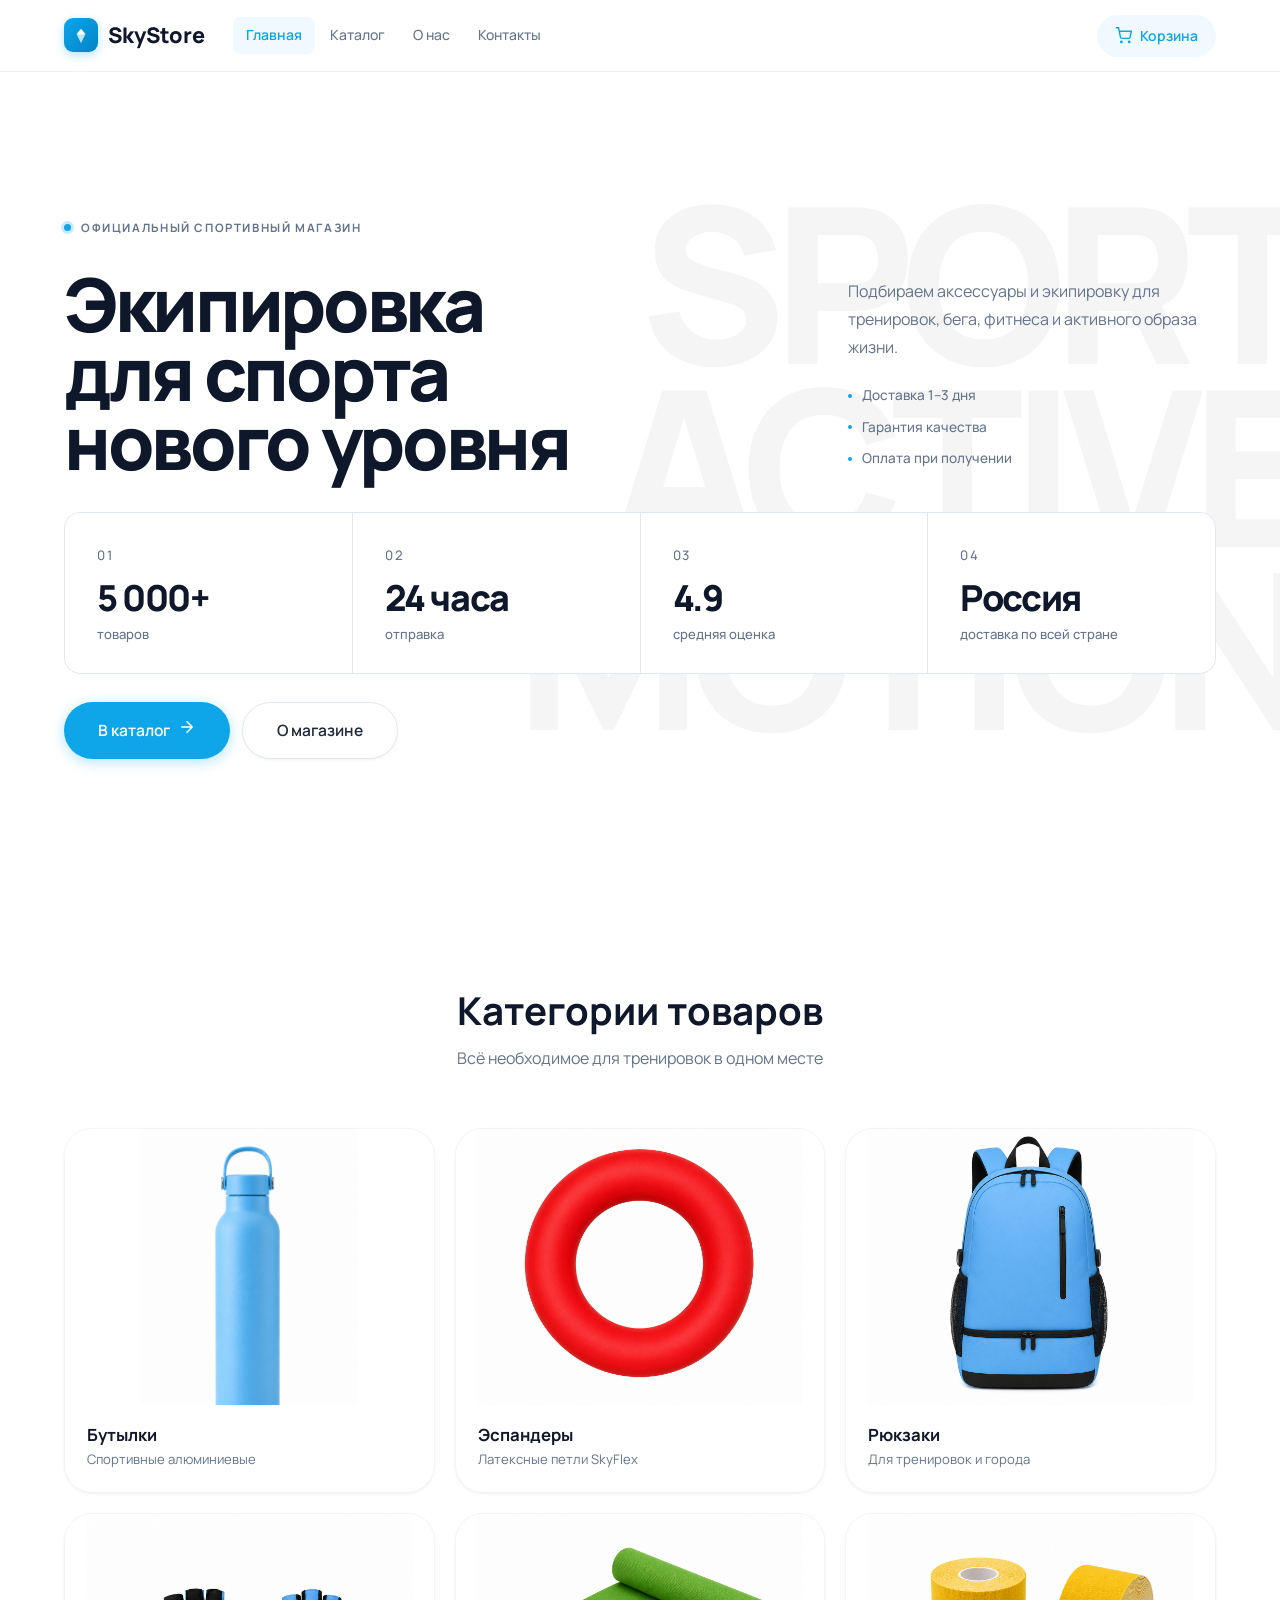
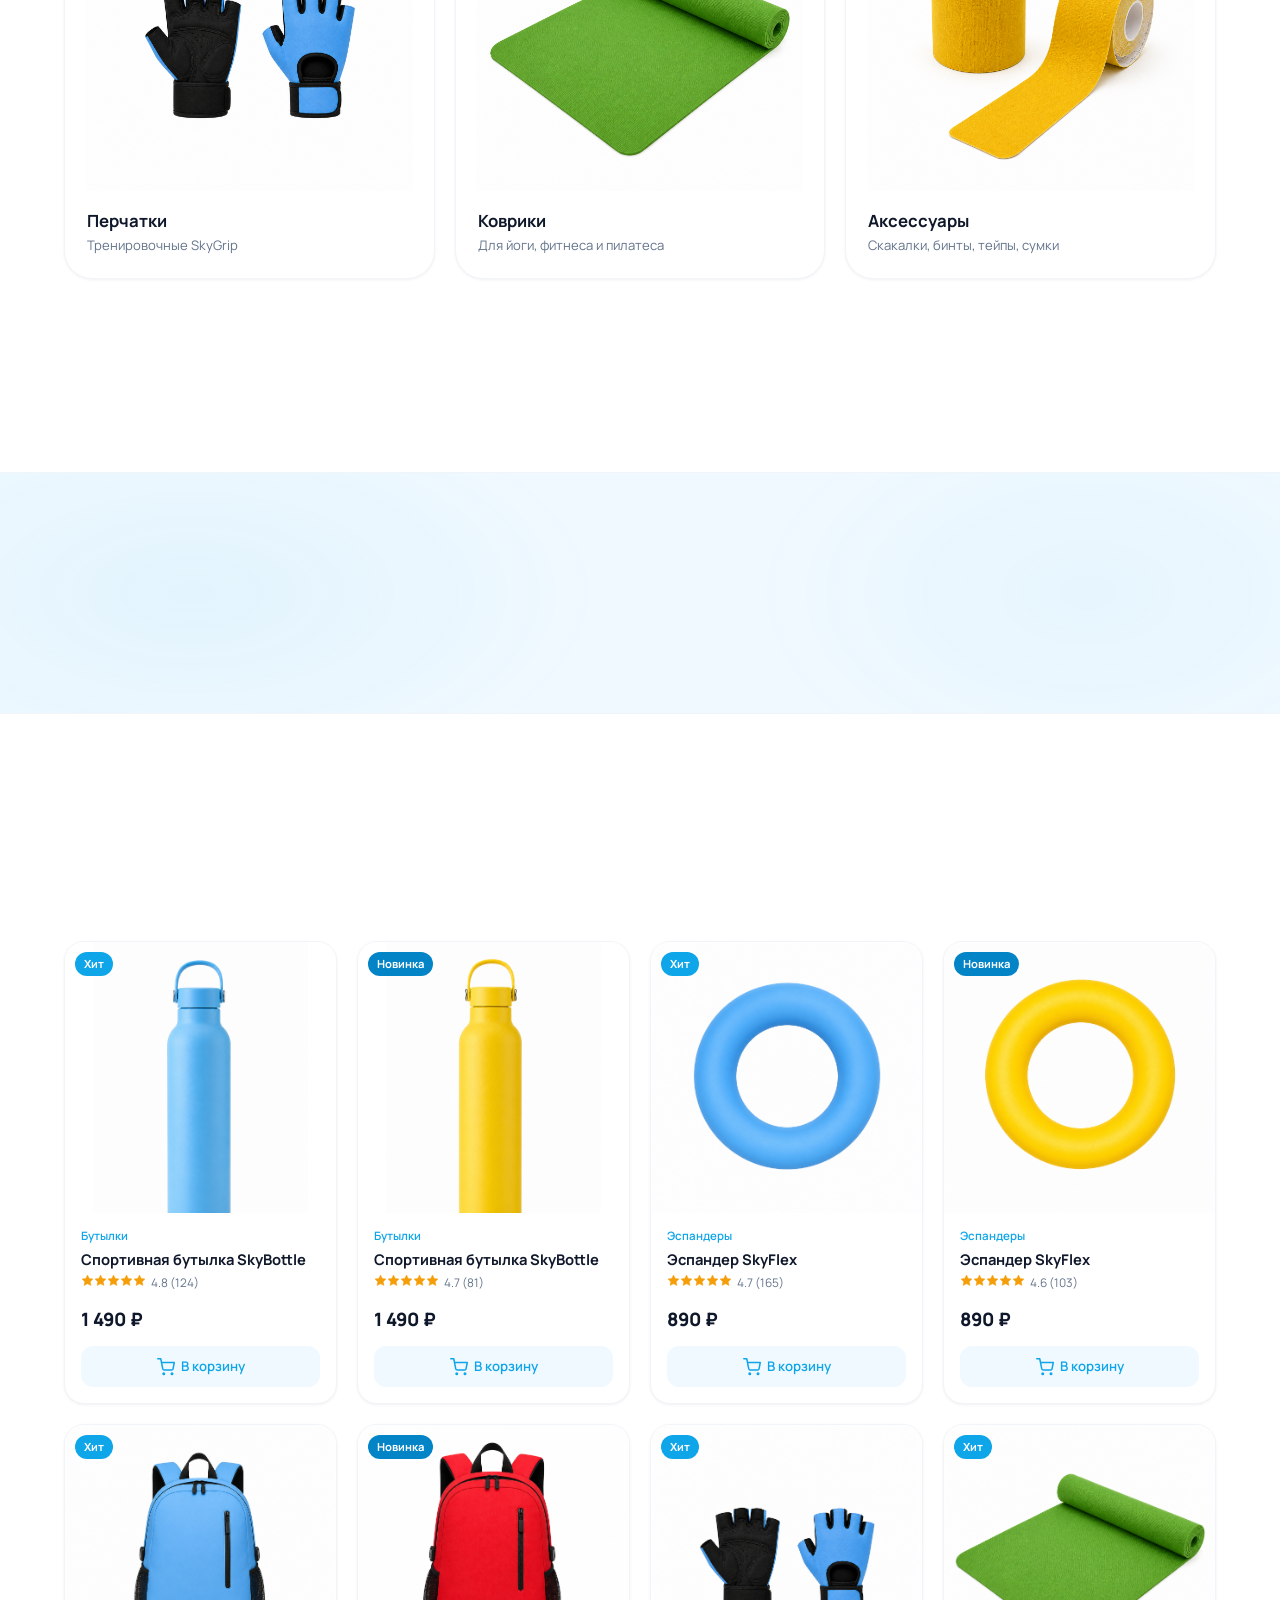
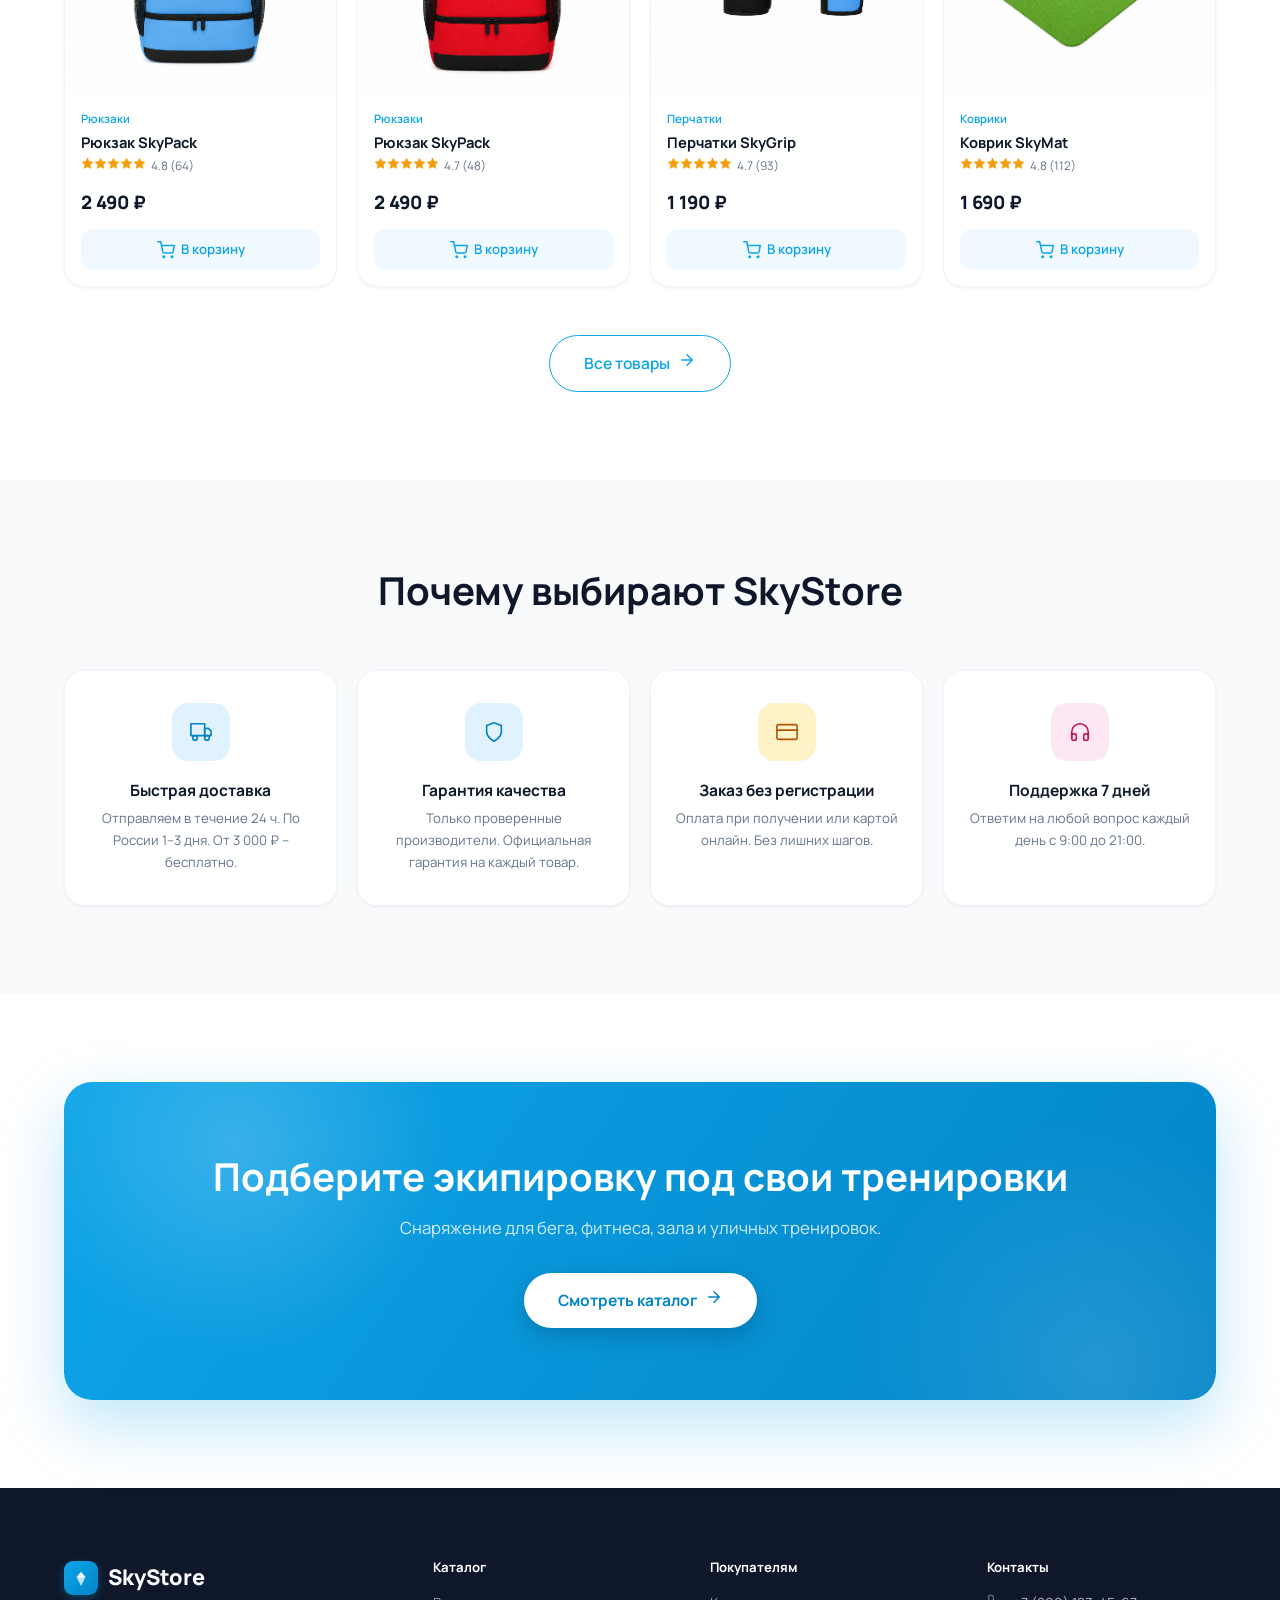
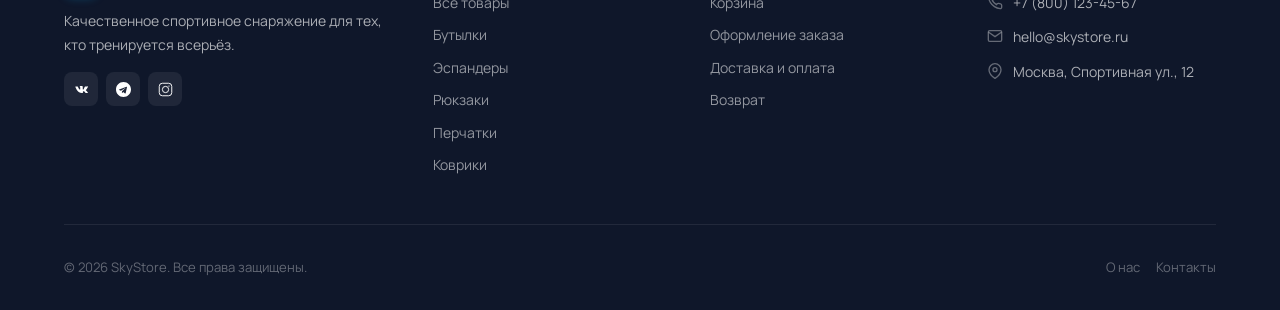
==== commit f88f273f: "Clean AI-ish text + full responsive adaptation - Remove filler words (просто, а значит, маркетинговы" ====
--- a/index.html
+++ b/index.html
@@ -253,7 +253,7 @@
           <div class="feature-card" data-reveal="up" data-delay="300">
             <div class="feature-icon" style="background:#fef3c7;color:#b45309"><span data-icon="credit"></span></div>
             <h4>Заказ без регистрации</h4>
-            <p>Оплата при получении или онлайн. Никаких лишних шагов – просто заказ.</p>
+            <p>Оплата при получении или картой онлайн. Без лишних шагов.</p>
           </div>
           <div class="feature-card" data-reveal="up" data-delay="400">
             <div class="feature-icon" style="background:#fce7f3;color:#be185d"><span data-icon="headset"></span></div>
@@ -269,7 +269,7 @@
       <div class="container">
         <div class="cta-card" data-reveal="scale">
           <h2>Подберите экипировку под свои тренировки</h2>
-          <p>Выберите аксессуары, которые помогут тренироваться удобно и регулярно</p>
+          <p>Снаряжение для бега, фитнеса, зала и уличных тренировок.</p>
           <a href="catalog.html" class="btn btn-lg btn-white" style="margin-top:32px">
             Смотреть каталог <span data-icon="arrow"></span>
           </a>
--- a/css/style.css
+++ b/css/style.css
@@ -1712,6 +1712,266 @@
   .hero-stat-c strong { font-size: 1.05rem; }
 }
 
+/* ═══════════════════════════════════════════════════════════════
+   SWISS HERO — granular responsive (fills gaps between 900–280px)
+   ═══════════════════════════════════════════════════════════════ */
+
+/* 875px ─────────────────────────────────────────────────────── */
+@media (max-width: 875px) {
+  .hero > .container { padding-top: 40px; padding-bottom: 46px; }
+  .hero-h1 { font-size: clamp(2.5rem, 7.5vw, 5rem); }
+  .hero-card { padding: 20px 20px; }
+  .hero-main-grid { gap: 0 36px; }
+}
+/* 850px ─────────────────────────────────────────────────────── */
+@media (max-width: 850px) {
+  .hero-h1 { font-size: clamp(2.4rem, 7vw, 4.8rem); }
+  .hero-side p { font-size: .92rem; }
+}
+/* 800px ─────────────────────────────────────────────────────── */
+@media (max-width: 800px) {
+  .hero-h1 { font-size: clamp(2.2rem, 7vw, 4.4rem); }
+  .hero-card { padding: 18px 18px; }
+  .hero-main-grid { gap: 0 28px; }
+}
+/* 775px ─────────────────────────────────────────────────────── */
+@media (max-width: 775px) {
+  .hero-h1 { font-size: clamp(2.1rem, 7vw, 4rem); }
+  .hero-side p { font-size: .9rem; }
+}
+/* 750px ─────────────────────────────────────────────────────── */
+@media (max-width: 750px) {
+  .hero > .container { padding-top: 36px; padding-bottom: 40px; }
+  .hero-h1 { font-size: clamp(2rem, 7vw, 3.7rem); }
+  .hero-card { padding: 16px 16px; }
+  .hero-main-grid { gap: 0 22px; }
+}
+/* 725px ─────────────────────────────────────────────────────── */
+@media (max-width: 725px) {
+  .hero-h1 { font-size: clamp(1.95rem, 7.5vw, 3.5rem); }
+}
+/* 700px ─────────────────────────────────────────────────────── */
+@media (max-width: 700px) {
+  .hero-h1 { font-size: clamp(1.9rem, 8vw, 3.2rem); }
+  .hero-main-grid { margin-bottom: 28px; }
+}
+/* 675px ─────────────────────────────────────────────────────── */
+@media (max-width: 675px) {
+  .hero-h1 { font-size: clamp(1.85rem, 7.5vw, 3rem); }
+  .hero-badge { margin-bottom: 24px; }
+}
+/* 650px ─────────────────────────────────────────────────────── */
+@media (max-width: 650px) {
+  .hero > .container { padding-top: 32px; padding-bottom: 36px; }
+  .hero-h1 { font-size: clamp(1.8rem, 7vw, 2.8rem); }
+  .hero-card { padding: 16px 14px; }
+  .hero-card strong { font-size: clamp(1.4rem, 4.8vw, 2.2rem); }
+}
+/* 625px ─────────────────────────────────────────────────────── */
+@media (max-width: 625px) {
+  .hero-h1 { font-size: clamp(1.75rem, 6.5vw, 2.6rem); }
+  .hero-desc { font-size: .92rem; }
+}
+/* 600px ─────────────────────────────────────────────────────── */
+@media (max-width: 600px) {
+  .hero-h1 { font-size: clamp(1.7rem, 6.5vw, 2.4rem); }
+  .hero-main-grid { gap: 20px; margin-bottom: 22px; }
+  .hero-card { padding: 15px 13px; }
+  .hero-trust li { font-size: .82rem; gap: 8px; }
+}
+/* 575px ─────────────────────────────────────────────────────── */
+@media (max-width: 575px) {
+  .hero-h1 { font-size: clamp(1.65rem, 6vw, 2.2rem); }
+  .hero-badge { font-size: .68rem; }
+}
+/* 550px ─────────────────────────────────────────────────────── */
+@media (max-width: 550px) {
+  .hero > .container { padding-top: 28px; padding-bottom: 32px; }
+  .hero-h1 { font-size: clamp(1.6rem, 6vw, 2rem); }
+  .hero-trust { gap: 7px; }
+  .hero-trust li { font-size: .8rem; gap: 7px; }
+  .hero-card { padding: 14px 12px; }
+  .hero-card strong { font-size: clamp(1.3rem, 4.5vw, 1.9rem); }
+  .hero-main-grid { gap: 18px; margin-bottom: 20px; }
+}
+/* 525px ─────────────────────────────────────────────────────── */
+@media (max-width: 525px) {
+  .hero-h1 { font-size: clamp(1.55rem, 5.5vw, 1.9rem); }
+  .hero-desc { font-size: .9rem; }
+  .hero-badge { margin-bottom: 18px; }
+}
+/* 500px ─────────────────────────────────────────────────────── */
+@media (max-width: 500px) {
+  .hero-h1 { font-size: clamp(1.5rem, 5.5vw, 1.85rem); }
+  .hero-badge { font-size: .66rem; gap: 8px; }
+  .hero-card { padding: 13px 10px; }
+  .hero-card strong { font-size: clamp(1.25rem, 4vw, 1.7rem); }
+  .hero-card > span { font-size: .76rem; }
+  .hero-card-idx { font-size: .58rem; margin-bottom: 7px; }
+}
+/* 475px ─────────────────────────────────────────────────────── */
+@media (max-width: 475px) {
+  .hero-h1 { font-size: clamp(1.45rem, 5vw, 1.75rem); }
+  .hero-trust li { font-size: .78rem; }
+}
+/* 450px ─────────────────────────────────────────────────────── */
+@media (max-width: 450px) {
+  .hero > .container { padding-top: 24px; padding-bottom: 28px; }
+  .hero-h1 { font-size: clamp(1.4rem, 5vw, 1.7rem); }
+  .hero-desc { font-size: .87rem; }
+  .hero-card { padding: 11px 9px; }
+  .hero-main-grid { gap: 16px; margin-bottom: 18px; }
+}
+/* 425px ─────────────────────────────────────────────────────── */
+@media (max-width: 425px) {
+  .hero-h1 { font-size: clamp(1.35rem, 4.8vw, 1.65rem); }
+  .hero-badge { font-size: .64rem; }
+  .hero-card strong { font-size: clamp(1.15rem, 3.8vw, 1.5rem); }
+}
+/* 400px ─────────────────────────────────────────────────────── */
+@media (max-width: 400px) {
+  .hero-h1 { font-size: clamp(1.3rem, 4.5vw, 1.6rem); }
+  .hero-card { padding: 10px 8px; }
+  .hero-card > span { font-size: .72rem; }
+  .hero-trust li { font-size: .76rem; gap: 6px; }
+  .hero-trust { gap: 6px; }
+}
+/* 375px ─────────────────────────────────────────────────────── */
+@media (max-width: 375px) {
+  .hero-h1 { font-size: clamp(1.25rem, 4.5vw, 1.55rem); }
+  .hero-desc { font-size: .85rem; }
+  .hero-badge { font-size: .62rem; margin-bottom: 14px; }
+  .hero-card { padding: 9px 7px; }
+  .hero-card strong { font-size: 1.15rem; }
+  .hero-card > span { font-size: .68rem; }
+  .hero-card-idx { font-size: .56rem; margin-bottom: 6px; }
+}
+/* 350px ─────────────────────────────────────────────────────── */
+@media (max-width: 350px) {
+  .hero > .container { padding-top: 20px; padding-bottom: 24px; }
+  .hero-h1 { font-size: clamp(1.18rem, 4vw, 1.45rem); }
+  .hero-card { padding: 8px 6px; }
+  .hero-card strong { font-size: 1.05rem; }
+  .hero-trust li { font-size: .72rem; }
+}
+/* 320px ─────────────────────────────────────────────────────── */
+@media (max-width: 320px) {
+  .hero-h1 { font-size: 1.1rem; }
+  .hero-cards { grid-template-columns: 1fr 1fr; }
+  .hero-card { padding: 8px 7px; }
+  .hero-card strong { font-size: 1rem; }
+  .hero-badge { font-size: .58rem; gap: 7px; }
+  .hero-trust { display: none; }
+}
+/* 290px ─────────────────────────────────────────────────────── */
+@media (max-width: 290px) {
+  .hero-h1 { font-size: 1rem; }
+  .hero-badge { display: none; }
+  .hero-cards { grid-template-columns: 1fr; }
+  .hero-card { padding: 9px 10px; border-bottom: 1px solid var(--c-border); }
+  .hero-card:last-child { border-bottom: none; }
+  .hero-desc { font-size: .82rem; }
+}
+
+/* ═══════════════════════════════════════════════════════════════
+   CTA SECTION — small screens
+   ═══════════════════════════════════════════════════════════════ */
+@media (max-width: 640px) {
+  .cta-card { padding: 40px 24px; }
+  .cta-card h2 { font-size: 1.5rem; }
+  .cta-card p { font-size: .92rem; }
+}
+@media (max-width: 480px) {
+  .cta-card { padding: 32px 18px; }
+  .cta-card h2 { font-size: 1.3rem; }
+  .cta-card p { font-size: .88rem; }
+}
+@media (max-width: 380px) {
+  .cta-card { padding: 26px 14px; }
+  .cta-card h2 { font-size: 1.2rem; }
+  .cta-card p { font-size: .84rem; }
+}
+
+/* ═══════════════════════════════════════════════════════════════
+   ABOUT PAGE — granular mobile
+   ═══════════════════════════════════════════════════════════════ */
+@media (max-width: 640px) {
+  .about-hero-text h1 { font-size: 1.6rem; }
+  .about-hero-desc { font-size: .92rem; }
+  .about-mission-item { flex-wrap: wrap; }
+  .about-returns-card { padding: 24px 20px; }
+  .about-returns-card h3 { font-size: 2.6rem; }
+  .about-step { font-size: .9rem; }
+  .faq-q span { font-size: .92rem; }
+  .faq-a { font-size: .87rem; }
+}
+@media (max-width: 480px) {
+  .about-hero-text h1 { font-size: 1.4rem; }
+  .about-hero-desc { font-size: .88rem; }
+  .about-stat-card { padding: 18px 12px; }
+  .about-stat-num { font-size: 1.7rem; }
+  .about-stat-label { font-size: .72rem; }
+  .about-returns-card { padding: 20px 16px; }
+  .about-returns-card h3 { font-size: 2.2rem; }
+  .about-text { font-size: .9rem; }
+  .about-payment-item { padding: 14px 10px; }
+}
+@media (max-width: 380px) {
+  .about-hero-text h1 { font-size: 1.3rem; }
+  .about-hero-desc { font-size: .84rem; }
+  .about-returns-card { padding: 18px 14px; }
+  .about-returns-card h3 { font-size: 2rem; }
+  .about-step-num { width: 28px; height: 28px; font-size: .8rem; flex-shrink: 0; }
+}
+
+/* ═══════════════════════════════════════════════════════════════
+   CONTACTS PAGE — granular mobile
+   ═══════════════════════════════════════════════════════════════ */
+@media (max-width: 640px) {
+  .page-hero h1 { font-size: 1.6rem; }
+  .page-hero p { font-size: .9rem; }
+  .contact-card { padding: 16px 14px; }
+  .messenger-links { gap: 6px; }
+  .messenger-btn { padding: 7px 12px; font-size: .82rem; }
+}
+@media (max-width: 480px) {
+  .page-hero h1 { font-size: 1.4rem; }
+  .page-hero p { font-size: .86rem; }
+  .contacts-map-wrap iframe { height: 210px; }
+}
+@media (max-width: 380px) {
+  .page-hero h1 { font-size: 1.25rem; }
+  .messenger-btn { flex: 1 1 auto; font-size: .78rem; }
+}
+
+/* ═══════════════════════════════════════════════════════════════
+   PAGE TITLE BAR — all pages
+   ═══════════════════════════════════════════════════════════════ */
+@media (max-width: 500px) {
+  .page-title-bar { padding: 20px 0; }
+  .page-title-bar h1 { font-size: 1.4rem; }
+  .page-title-bar p { font-size: .83rem; }
+}
+@media (max-width: 380px) {
+  .page-title-bar h1 { font-size: 1.25rem; }
+}
+
+/* ═══════════════════════════════════════════════════════════════
+   SECTION HEADER — uniform scaling
+   ═══════════════════════════════════════════════════════════════ */
+@media (max-width: 640px) {
+  .section-header h2 { font-size: 1.4rem; }
+  .section-header p { font-size: .9rem; }
+}
+@media (max-width: 480px) {
+  .section-header h2 { font-size: 1.25rem; }
+  .section-header p { font-size: .86rem; }
+  .eyebrow { font-size: .65rem; }
+}
+@media (max-width: 380px) {
+  .section-header h2 { font-size: 1.15rem; }
+}
+
 /* ── 25. REDUCED MOTION ──────────────────────────────────────── */
 @media (prefers-reduced-motion: reduce) {
   *, *::before, *::after {
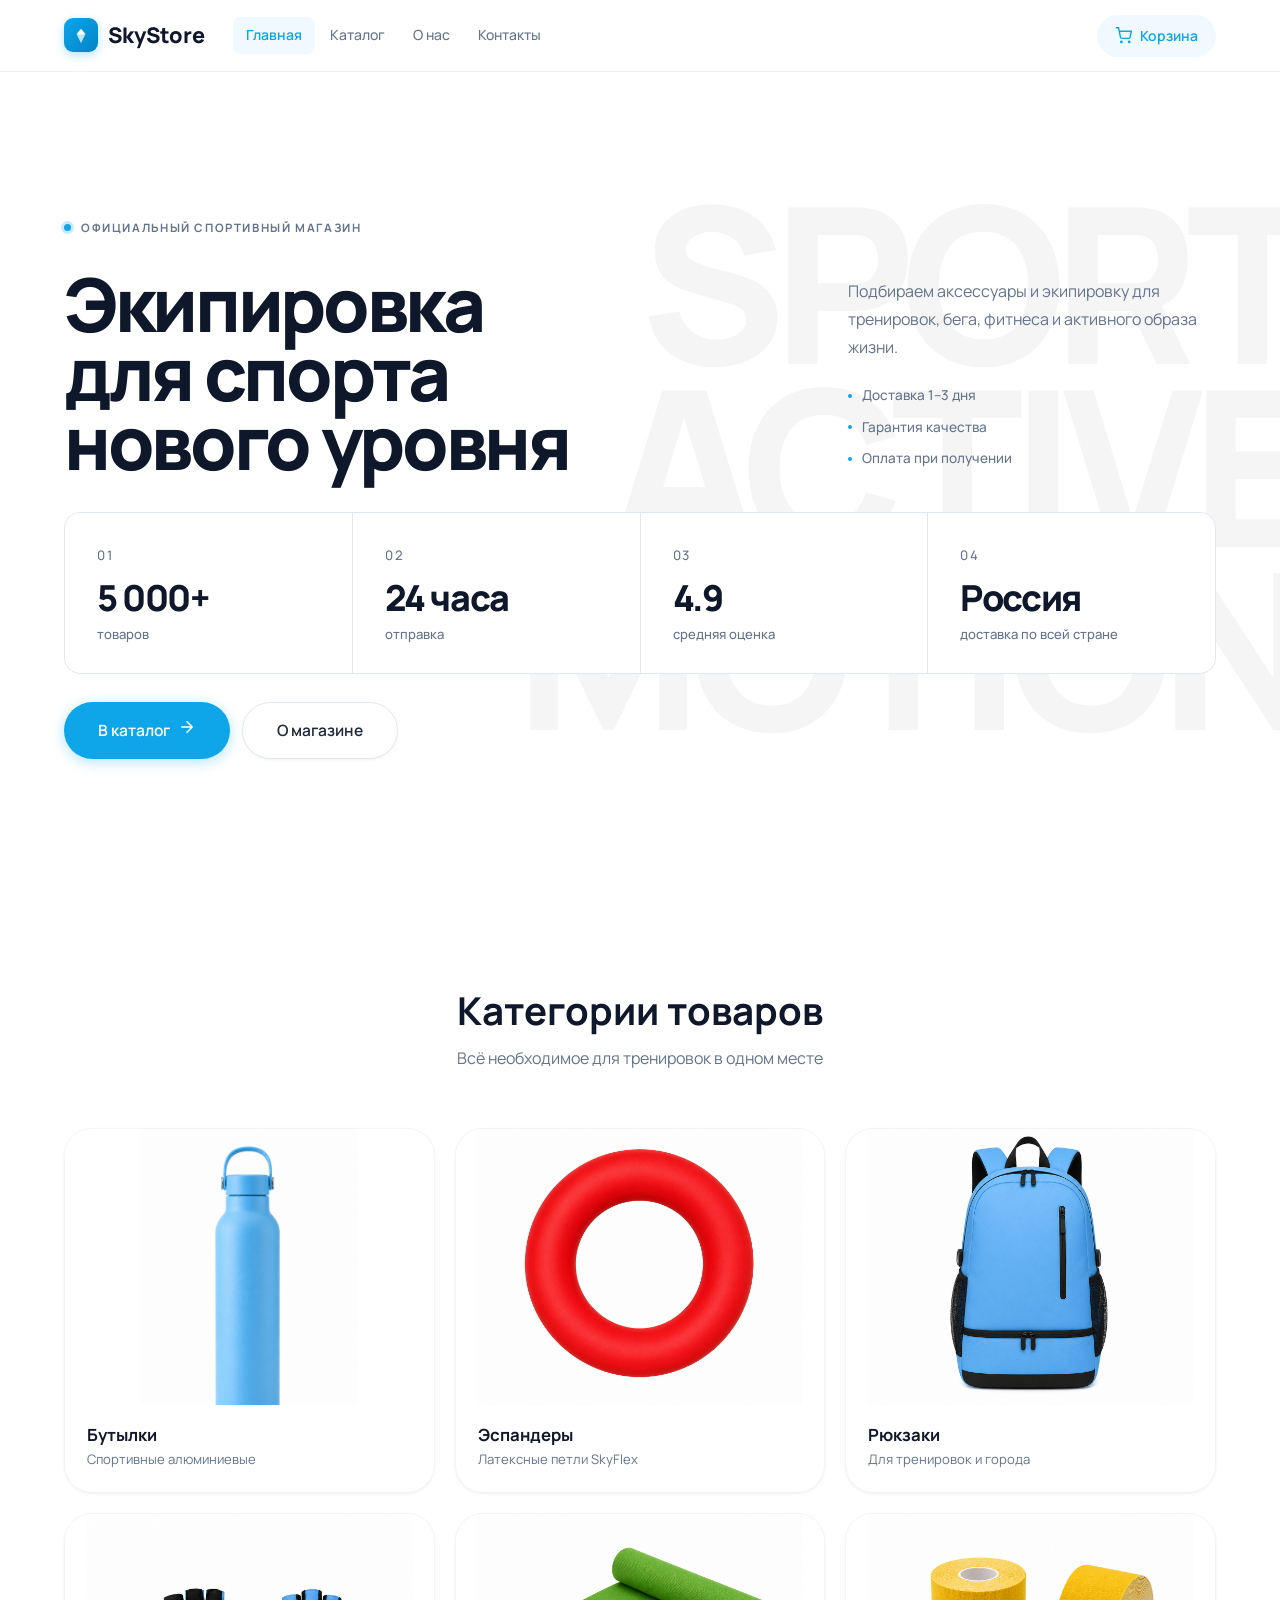
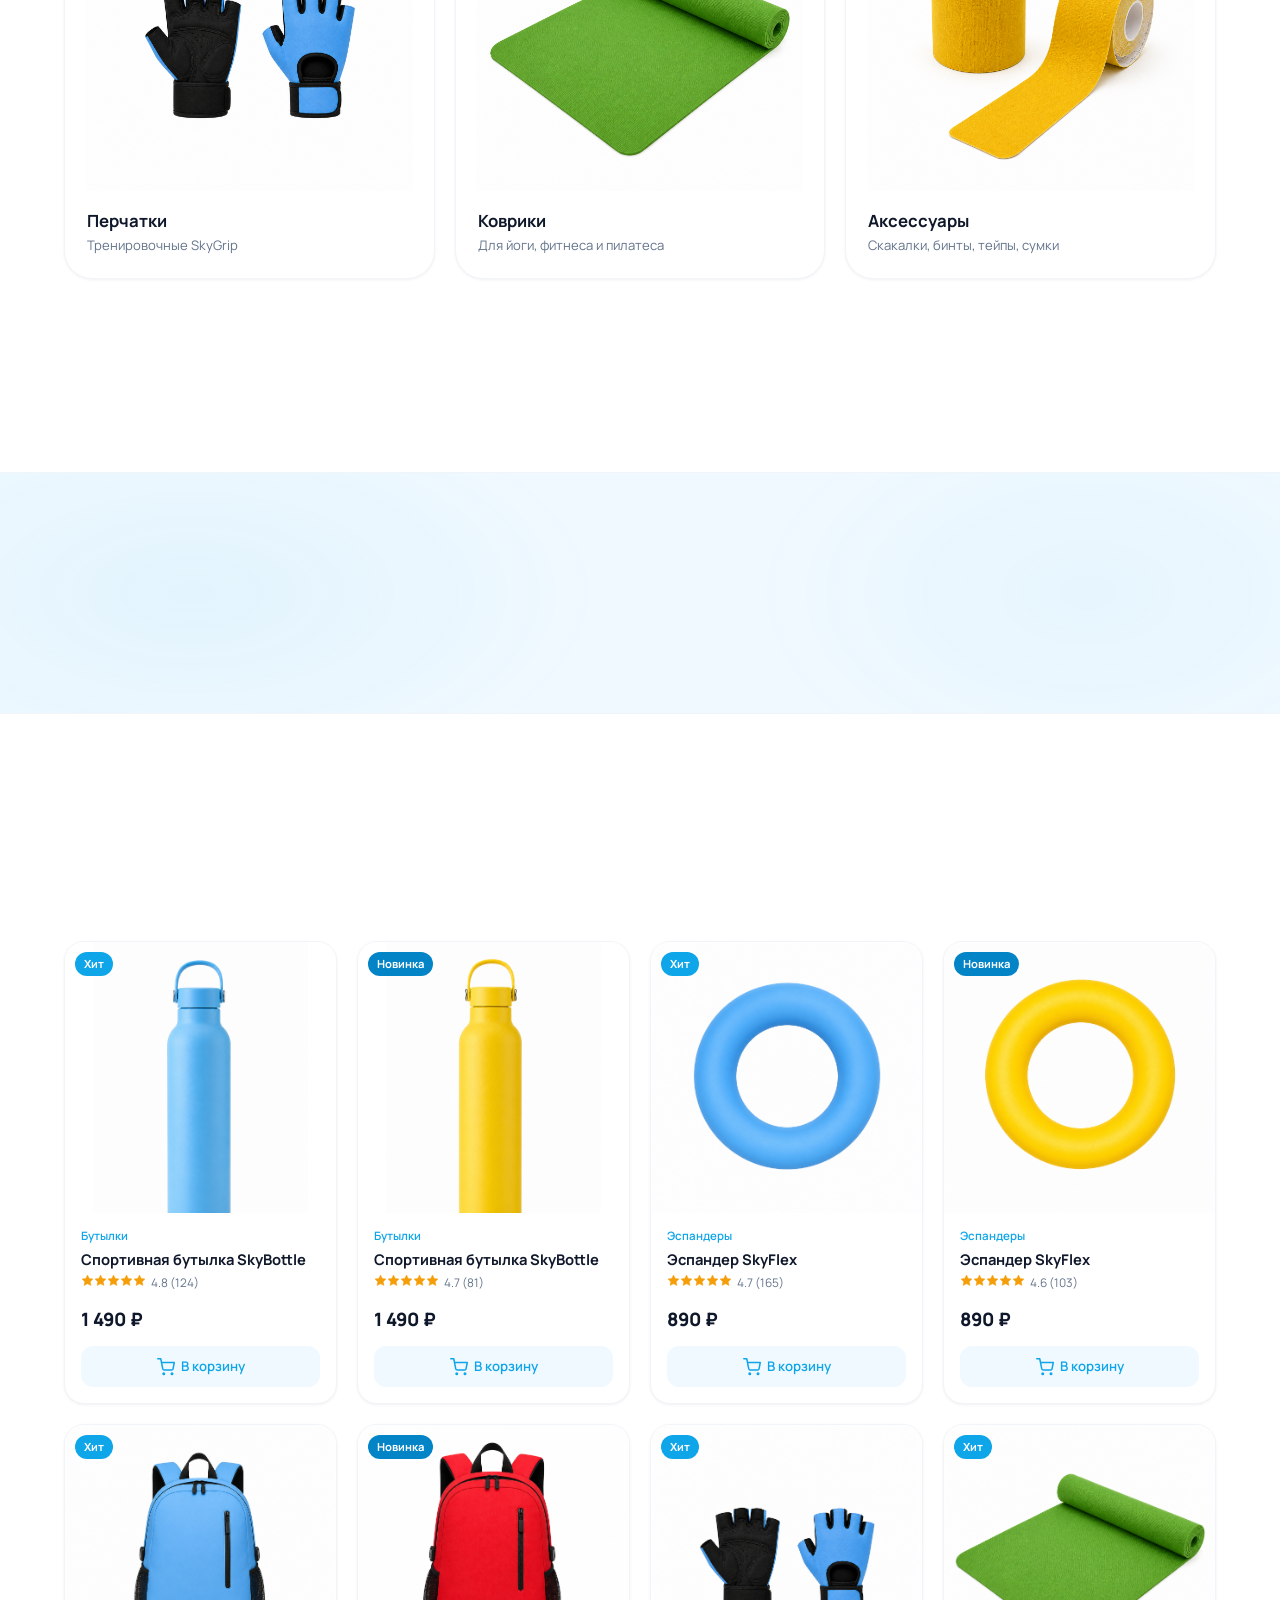
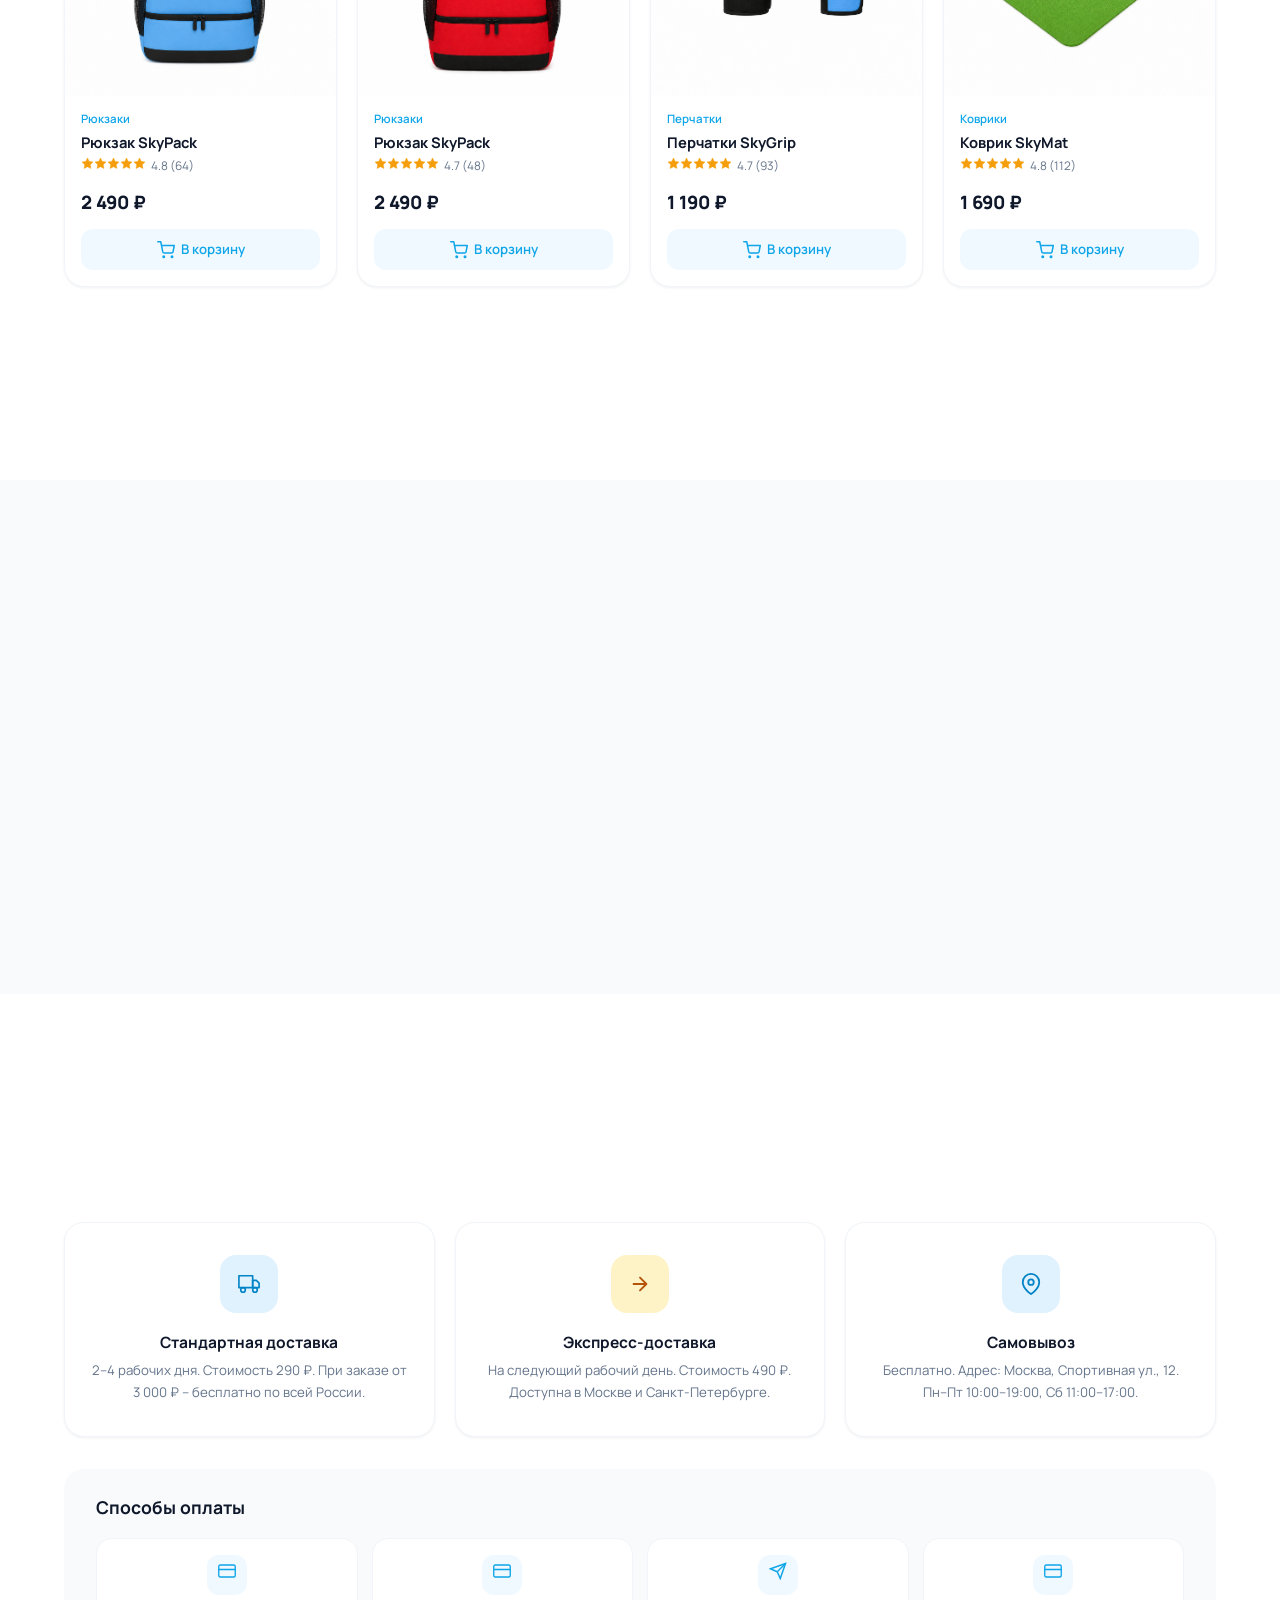
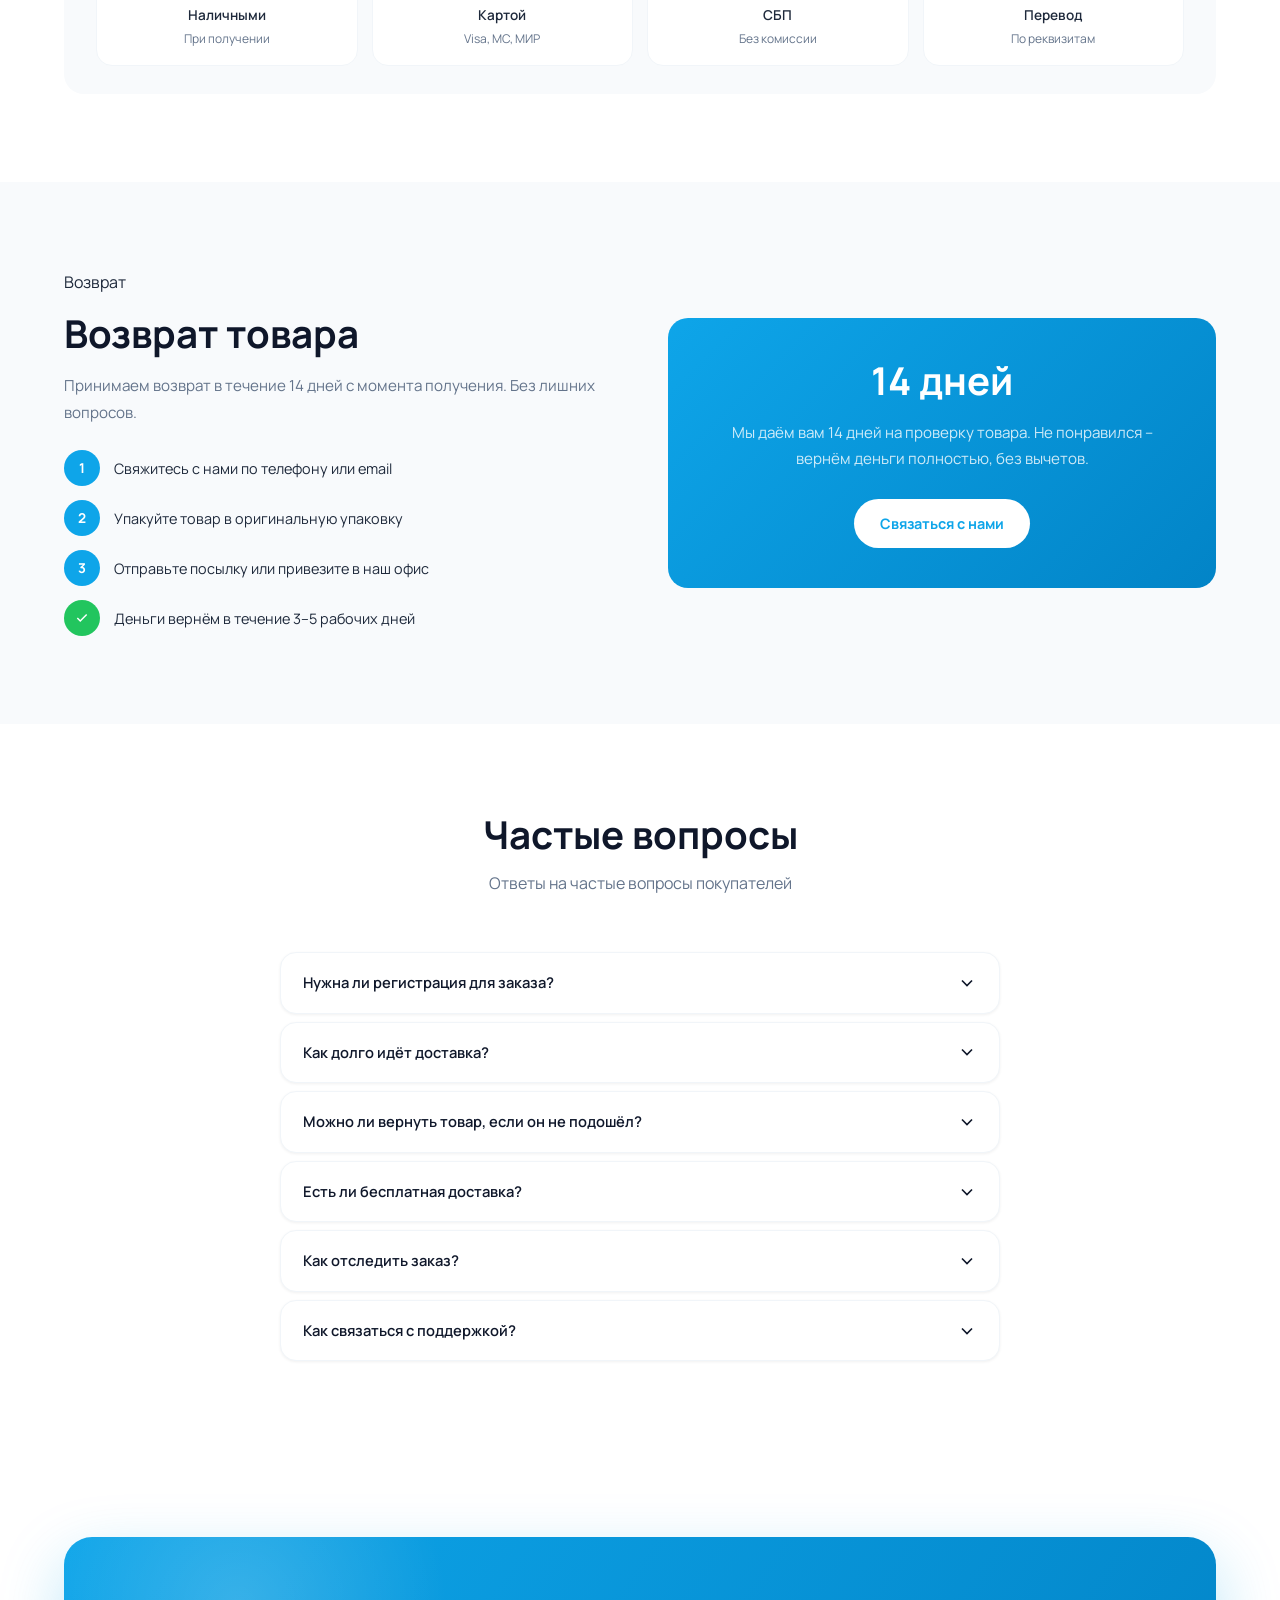
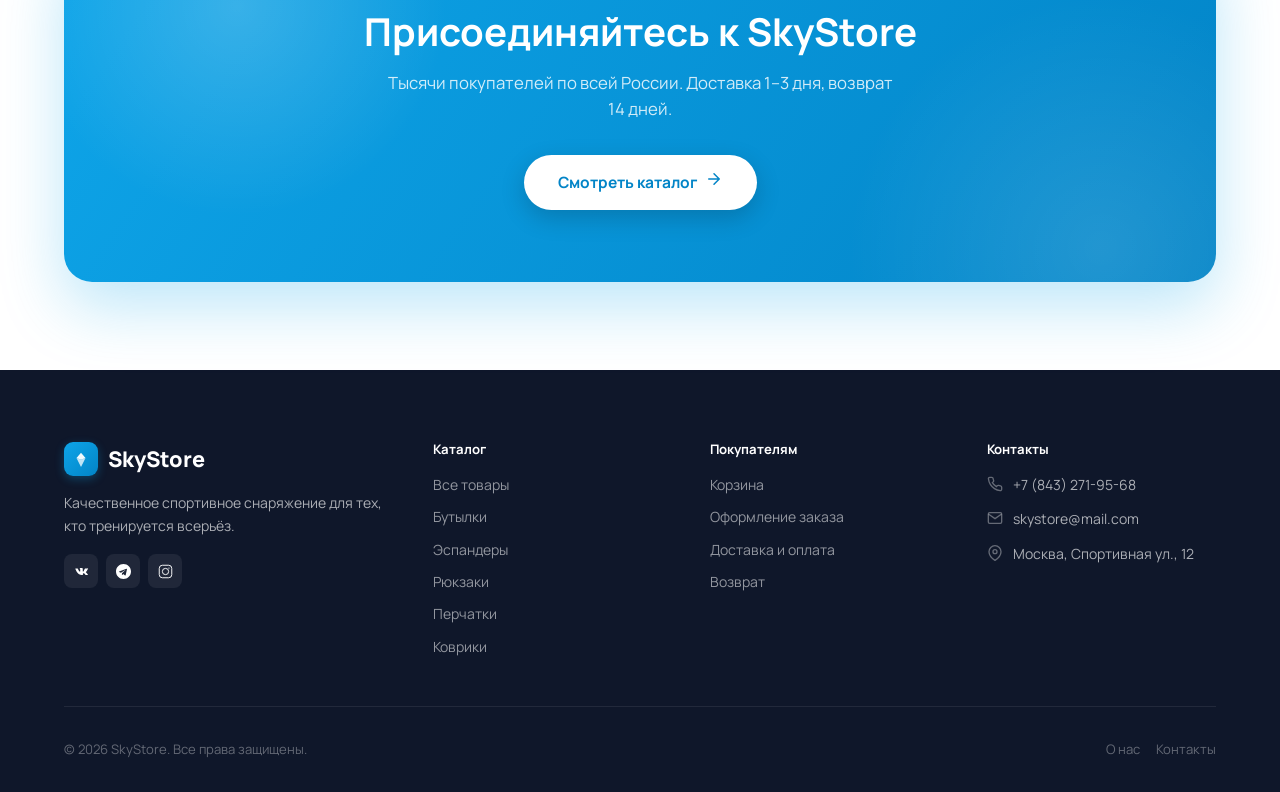
==== commit b94534fd: "Reorganize: move delivery/payment/returns/FAQ to home, clean About - About now covers company only (" ====
--- a/index.html
+++ b/index.html
@@ -264,12 +264,161 @@
       </div>
     </section>
 
+    <!-- DELIVERY & PAYMENT -->
+    <section class="section" style="background:#fff" id="delivery">
+      <div class="container">
+        <div class="section-header" data-reveal="up">
+          <div class="eyebrow">Доставка</div>
+          <h2>Доставка и оплата</h2>
+          <p>Выберите удобный вариант</p>
+        </div>
+        <div class="about-delivery-grid">
+          <div class="feature-card" data-reveal="up" data-delay="100">
+            <div class="feature-icon" style="background:#e0f2fe;color:#0284c7"><span data-icon="truck"></span></div>
+            <h4>Стандартная доставка</h4>
+            <p>2–4 рабочих дня. Стоимость 290 ₽. При заказе от 3 000 ₽ – бесплатно по всей России.</p>
+          </div>
+          <div class="feature-card" data-reveal="up" data-delay="200">
+            <div class="feature-icon" style="background:#fef3c7;color:#b45309"><span data-icon="arrow"></span></div>
+            <h4>Экспресс-доставка</h4>
+            <p>На следующий рабочий день. Стоимость 490 ₽. Доступна в Москве и Санкт-Петербурге.</p>
+          </div>
+          <div class="feature-card" data-reveal="up" data-delay="300">
+            <div class="feature-icon" style="background:#e0f2fe;color:#0284c7"><span data-icon="pin"></span></div>
+            <h4>Самовывоз</h4>
+            <p>Бесплатно. Адрес: Москва, Спортивная ул., 12. Пн–Пт 10:00–19:00, Сб 11:00–17:00.</p>
+          </div>
+        </div>
+
+        <div class="about-payment-block" data-reveal="up">
+          <h3>Способы оплаты</h3>
+          <div class="about-payment-grid">
+            <div class="about-payment-item">
+              <div class="about-payment-icon"><span data-icon="credit"></span></div>
+              <div class="about-payment-name">Наличными</div>
+              <div class="about-payment-sub">При получении</div>
+            </div>
+            <div class="about-payment-item">
+              <div class="about-payment-icon"><span data-icon="credit"></span></div>
+              <div class="about-payment-name">Картой</div>
+              <div class="about-payment-sub">Visa, MC, МИР</div>
+            </div>
+            <div class="about-payment-item">
+              <div class="about-payment-icon"><span data-icon="send"></span></div>
+              <div class="about-payment-name">СБП</div>
+              <div class="about-payment-sub">Без комиссии</div>
+            </div>
+            <div class="about-payment-item">
+              <div class="about-payment-icon"><span data-icon="credit"></span></div>
+              <div class="about-payment-name">Перевод</div>
+              <div class="about-payment-sub">По реквизитам</div>
+            </div>
+          </div>
+        </div>
+      </div>
+    </section>
+
+    <!-- RETURNS -->
+    <section class="section" style="background:#f8fafc" id="returns">
+      <div class="container">
+        <div class="about-returns-grid">
+          <div data-reveal="right">
+            <div class="eyebrow">Возврат</div>
+            <h2>Возврат товара</h2>
+            <p class="about-text">Принимаем возврат в течение 14 дней с момента получения. Без лишних вопросов.</p>
+            <div class="about-steps">
+              <div class="about-step">
+                <div class="about-step-num">1</div>
+                <span>Свяжитесь с нами по телефону или email</span>
+              </div>
+              <div class="about-step">
+                <div class="about-step-num">2</div>
+                <span>Упакуйте товар в оригинальную упаковку</span>
+              </div>
+              <div class="about-step">
+                <div class="about-step-num">3</div>
+                <span>Отправьте посылку или привезите в наш офис</span>
+              </div>
+              <div class="about-step">
+                <div class="about-step-num about-step-done">
+                  <svg width="14" height="14" viewBox="0 0 24 24" fill="none" stroke="currentColor" stroke-width="2.5"><path d="M20 6L9 17l-5-5"/></svg>
+                </div>
+                <span>Деньги вернём в течение 3–5 рабочих дней</span>
+              </div>
+            </div>
+          </div>
+          <div data-reveal="left">
+            <div class="about-returns-card">
+              <h3>14 дней</h3>
+              <p>Мы даём вам 14 дней на проверку товара. Не понравился – вернём деньги полностью, без вычетов.</p>
+              <a href="contacts.html" class="btn about-returns-btn">Связаться с нами</a>
+            </div>
+          </div>
+        </div>
+      </div>
+    </section>
+
+    <!-- FAQ -->
+    <section class="section" style="background:#fff">
+      <div class="container">
+        <div class="section-header" data-reveal="up">
+          <div class="eyebrow">Вопросы</div>
+          <h2>Частые вопросы</h2>
+          <p>Ответы на частые вопросы покупателей</p>
+        </div>
+        <div class="faq-list">
+          <div class="faq-item" data-reveal="up" data-delay="100">
+            <button class="faq-q" onclick="toggleFaq(this)">
+              <span>Нужна ли регистрация для заказа?</span>
+              <svg class="faq-icon" width="20" height="20" viewBox="0 0 24 24" fill="none" stroke="currentColor" stroke-width="2"><path d="M6 9l6 6 6-6"/></svg>
+            </button>
+            <div class="faq-a">Нет. Укажите имя, телефон и адрес доставки — и всё.</div>
+          </div>
+          <div class="faq-item" data-reveal="up" data-delay="150">
+            <button class="faq-q" onclick="toggleFaq(this)">
+              <span>Как долго идёт доставка?</span>
+              <svg class="faq-icon" width="20" height="20" viewBox="0 0 24 24" fill="none" stroke="currentColor" stroke-width="2"><path d="M6 9l6 6 6-6"/></svg>
+            </button>
+            <div class="faq-a">Стандартная доставка – 2–4 рабочих дня. Экспресс – на следующий день (Москва и СПб). Мы отправляем заказы в течение 24 часов после подтверждения.</div>
+          </div>
+          <div class="faq-item" data-reveal="up" data-delay="200">
+            <button class="faq-q" onclick="toggleFaq(this)">
+              <span>Можно ли вернуть товар, если он не подошёл?</span>
+              <svg class="faq-icon" width="20" height="20" viewBox="0 0 24 24" fill="none" stroke="currentColor" stroke-width="2"><path d="M6 9l6 6 6-6"/></svg>
+            </button>
+            <div class="faq-a">Да, принимаем возврат в течение 14 дней. Товар должен быть в оригинальной упаковке и без следов использования. Свяжитесь с нами – расскажем, как вернуть.</div>
+          </div>
+          <div class="faq-item" data-reveal="up" data-delay="250">
+            <button class="faq-q" onclick="toggleFaq(this)">
+              <span>Есть ли бесплатная доставка?</span>
+              <svg class="faq-icon" width="20" height="20" viewBox="0 0 24 24" fill="none" stroke="currentColor" stroke-width="2"><path d="M6 9l6 6 6-6"/></svg>
+            </button>
+            <div class="faq-a">При заказе от 3 000 ₽ доставка бесплатна по всей России. Самовывоз из нашего офиса в Москве – всегда бесплатно.</div>
+          </div>
+          <div class="faq-item" data-reveal="up" data-delay="300">
+            <button class="faq-q" onclick="toggleFaq(this)">
+              <span>Как отследить заказ?</span>
+              <svg class="faq-icon" width="20" height="20" viewBox="0 0 24 24" fill="none" stroke="currentColor" stroke-width="2"><path d="M6 9l6 6 6-6"/></svg>
+            </button>
+            <div class="faq-a">После отправки мы пришлём вам трек-номер по телефону или email. Также можно позвонить нам или написать – уточним статус заказа.</div>
+          </div>
+          <div class="faq-item" data-reveal="up" data-delay="350">
+            <button class="faq-q" onclick="toggleFaq(this)">
+              <span>Как связаться с поддержкой?</span>
+              <svg class="faq-icon" width="20" height="20" viewBox="0 0 24 24" fill="none" stroke="currentColor" stroke-width="2"><path d="M6 9l6 6 6-6"/></svg>
+            </button>
+            <div class="faq-a">Позвоните по номеру +7 (843) 271-95-68 (бесплатно), напишите на skystore@mail.com или через форму на странице контактов. Работаем ежедневно.</div>
+          </div>
+        </div>
+      </div>
+    </section>
+
     <!-- CTA -->
     <section class="section cta-section">
       <div class="container">
         <div class="cta-card" data-reveal="scale">
-          <h2>Подберите экипировку под свои тренировки</h2>
-          <p>Снаряжение для бега, фитнеса, зала и уличных тренировок.</p>
+          <h2>Присоединяйтесь к SkyStore</h2>
+          <p>Тысячи покупателей по всей России. Доставка 1–3 дня, возврат 14 дней.</p>
           <a href="catalog.html" class="btn btn-lg btn-white" style="margin-top:32px">
             Смотреть каталог <span data-icon="arrow"></span>
           </a>
@@ -311,14 +460,14 @@
           <div class="footer-links">
             <a href="cart.html">Корзина</a>
             <a href="checkout.html">Оформление заказа</a>
-            <a href="about.html">Доставка и оплата</a>
-            <a href="about.html">Возврат</a>
+            <a href="index.html#delivery">Доставка и оплата</a>
+            <a href="index.html#returns">Возврат</a>
           </div>
         </div>
         <div class="footer-col">
           <h4>Контакты</h4>
-          <div class="footer-contact-item"><span data-icon="phone"></span><span>+7 (800) 123-45-67</span></div>
-          <div class="footer-contact-item"><span data-icon="mail"></span><span>hello@skystore.ru</span></div>
+          <div class="footer-contact-item"><span data-icon="phone"></span><span>+7 (843) 271-95-68</span></div>
+          <div class="footer-contact-item"><span data-icon="mail"></span><span>skystore@mail.com</span></div>
           <div class="footer-contact-item"><span data-icon="pin"></span><span>Москва, Спортивная ул., 12</span></div>
         </div>
       </div>
@@ -334,5 +483,13 @@
 
   <script src="js/cart.js"></script>
   <script src="js/main.js"></script>
+  <script>
+    function toggleFaq(btn) {
+      const item = btn.closest('.faq-item');
+      const isOpen = item.classList.contains('open');
+      document.querySelectorAll('.faq-item.open').forEach(el => el.classList.remove('open'));
+      if (!isOpen) item.classList.add('open');
+    }
+  </script>
 </body>
 </html>
--- a/css/style.css
+++ b/css/style.css
@@ -659,13 +659,76 @@
 .search-box input:focus { outline: none; border-color: var(--c-primary); box-shadow: 0 0 0 3px rgba(14,165,233,.08); }
 .search-box svg { position: absolute; left: 13px; top: 50%; transform: translateY(-50%); color: var(--c-muted); pointer-events: none; }
 
+/* legacy — kept for fallback */
 .sort-select {
   padding: 11px 34px 11px 14px; border: 1.5px solid var(--c-border);
   border-radius: var(--r-full); font-size: .84rem; font-weight: 500;
-  background: #fff url("data:image/svg+xml,%3Csvg xmlns='http://www.w3.org/2000/svg' width='11' height='7' viewBox='0 0 11 7'%3E%3Cpath d='M1 1l4.5 4.5L10 1' stroke='%2364748b' stroke-width='1.5' fill='none' stroke-linecap='round'/%3E%3C/svg%3E") no-repeat right 12px center;
-  appearance: none; color: var(--c-text); cursor: pointer; transition: var(--t);
+  background: #fff; appearance: none; color: var(--c-text);
+  cursor: pointer; transition: var(--t);
 }
 .sort-select:focus { outline: none; border-color: var(--c-primary); }
+
+/* ── CUSTOM SELECT ─────────────────────────────────────────────── */
+.csel-native {
+  position: absolute; width: 1px; height: 1px;
+  overflow: hidden; clip: rect(0 0 0 0); white-space: nowrap;
+  pointer-events: none; opacity: 0;
+}
+.csel-wrap { position: relative; flex-shrink: 0; }
+
+.csel-trigger {
+  display: inline-flex; align-items: center; gap: 7px;
+  padding: 10px 12px 10px 13px;
+  border: 1.5px solid var(--c-border); border-radius: var(--r-full);
+  background: #fff; font-family: var(--font);
+  font-size: .84rem; font-weight: 500; color: var(--c-text);
+  cursor: pointer; white-space: nowrap; user-select: none;
+  transition: border-color .18s, background .18s, box-shadow .18s;
+  min-width: 168px; justify-content: space-between;
+}
+.csel-trigger > svg:first-child { color: var(--c-muted); flex-shrink: 0; }
+.csel-trigger > span { flex: 1; text-align: left; }
+.csel-chevron { color: var(--c-muted); flex-shrink: 0; transition: transform .2s cubic-bezier(.4,0,.2,1); }
+.csel-trigger:hover { border-color: var(--c-primary); background: var(--c-primary-pale, #f0f9ff); }
+.csel-trigger.open {
+  border-color: var(--c-primary);
+  box-shadow: 0 0 0 3px rgba(14,165,233,.12);
+  background: var(--c-primary-pale, #f0f9ff);
+}
+.csel-trigger.open .csel-chevron { transform: rotate(180deg); }
+
+.csel-dropdown {
+  position: absolute; top: calc(100% + 7px); right: 0;
+  min-width: 100%; width: max-content;
+  background: #fff;
+  border: 1.5px solid var(--c-border);
+  border-radius: 14px;
+  box-shadow: 0 4px 6px -1px rgba(0,0,0,.07), 0 12px 32px -4px rgba(0,0,0,.11);
+  overflow: hidden; z-index: 200;
+  opacity: 0; transform: translateY(-8px) scale(.98);
+  pointer-events: none;
+  transition: opacity .17s cubic-bezier(.4,0,.2,1), transform .17s cubic-bezier(.4,0,.2,1);
+}
+.csel-dropdown.open {
+  opacity: 1; transform: translateY(0) scale(1);
+  pointer-events: all;
+}
+
+.csel-opt {
+  display: flex; align-items: center; justify-content: space-between;
+  gap: 16px; padding: 10px 14px;
+  font-size: .84rem; font-weight: 500; color: var(--c-text);
+  cursor: pointer; transition: background .12s, color .12s;
+}
+.csel-opt:first-child { border-radius: 12px 12px 0 0; }
+.csel-opt:last-child  { border-radius: 0 0 12px 12px; }
+.csel-opt + .csel-opt { border-top: 1px solid var(--c-border-soft, #f1f5f9); }
+.csel-opt:hover { background: var(--c-primary-pale, #f0f9ff); color: var(--c-primary-dark, #0284c7); }
+.csel-opt.active { color: var(--c-primary); }
+.csel-opt.active:hover { background: #e0f2fe; }
+
+.csel-check { flex-shrink: 0; color: var(--c-primary); opacity: 0; transition: opacity .15s; }
+.csel-opt.active .csel-check { opacity: 1; }
 
 .catalog-results-count { font-size: .84rem; color: var(--c-muted); }
 
@@ -946,19 +1009,20 @@
 .contact-card-info a:hover { color: var(--c-primary); }
 .contact-card-sub { font-size: .75rem; color: var(--c-muted); margin-top: 2px; }
 
-.messenger-links { display: flex; gap: 8px; flex-wrap: wrap; margin-top: 8px; }
-.messenger-btn {
-  display: inline-flex; align-items: center;
-  padding: 6px 14px; border-radius: var(--r-full);
-  font-size: .8rem; font-weight: 600; transition: var(--t);
-  justify-content: center;
-}
-.messenger-tg  { background: var(--c-primary-pale); color: var(--c-primary); }
-.messenger-tg:hover  { background: var(--c-primary); color: #fff; }
-.messenger-wa  { background: #f0fdf4; color: #16a34a; }
-.messenger-wa:hover  { background: #16a34a; color: #fff; }
-.messenger-vk  { background: #f3f0ff; color: #7c3aed; }
-.messenger-vk:hover  { background: #7c3aed; color: #fff; }
+.messenger-links { display: flex; gap: 10px; flex-wrap: wrap; margin-top: 10px; }
+.messenger-links .messenger-btn {
+  display: inline-flex; align-items: center; gap: 7px;
+  padding: 9px 16px; border-radius: var(--r-full);
+  font-size: .82rem; font-weight: 700; color: #fff;
+  transition: var(--t); justify-content: center;
+  box-shadow: 0 4px 12px -4px rgba(0,0,0,.25);
+}
+.messenger-links .messenger-btn svg { width: 16px; height: 16px; flex-shrink: 0; }
+.messenger-links .messenger-btn:hover,
+.contact-card-info .messenger-btn:hover { color: #fff; transform: translateY(-2px); box-shadow: 0 8px 18px -6px rgba(0,0,0,.35); filter: brightness(1.08); }
+.messenger-tg  { background: #229ED9; }
+.messenger-wa  { background: #25D366; }
+.messenger-vk  { background: #0077FF; }
 
 .contacts-map-wrap {
   border-radius: var(--r-xl); overflow: hidden;
@@ -1228,7 +1292,10 @@
   .page-hero h1 { font-size: 1.7rem; }
   .catalog-toolbar { flex-direction: column; align-items: stretch; gap: 10px; }
   .catalog-toolbar .sort-select,
+  .catalog-toolbar .csel-wrap,
   .catalog-toolbar .search-box { width: 100%; }
+  .catalog-toolbar .csel-trigger { width: 100%; }
+  .catalog-toolbar .csel-dropdown { left: 0; right: 0; min-width: 0; width: 100%; }
   .cart-page { padding-bottom: 56px; }
   .cart-item {
     grid-template-columns: 72px 1fr;
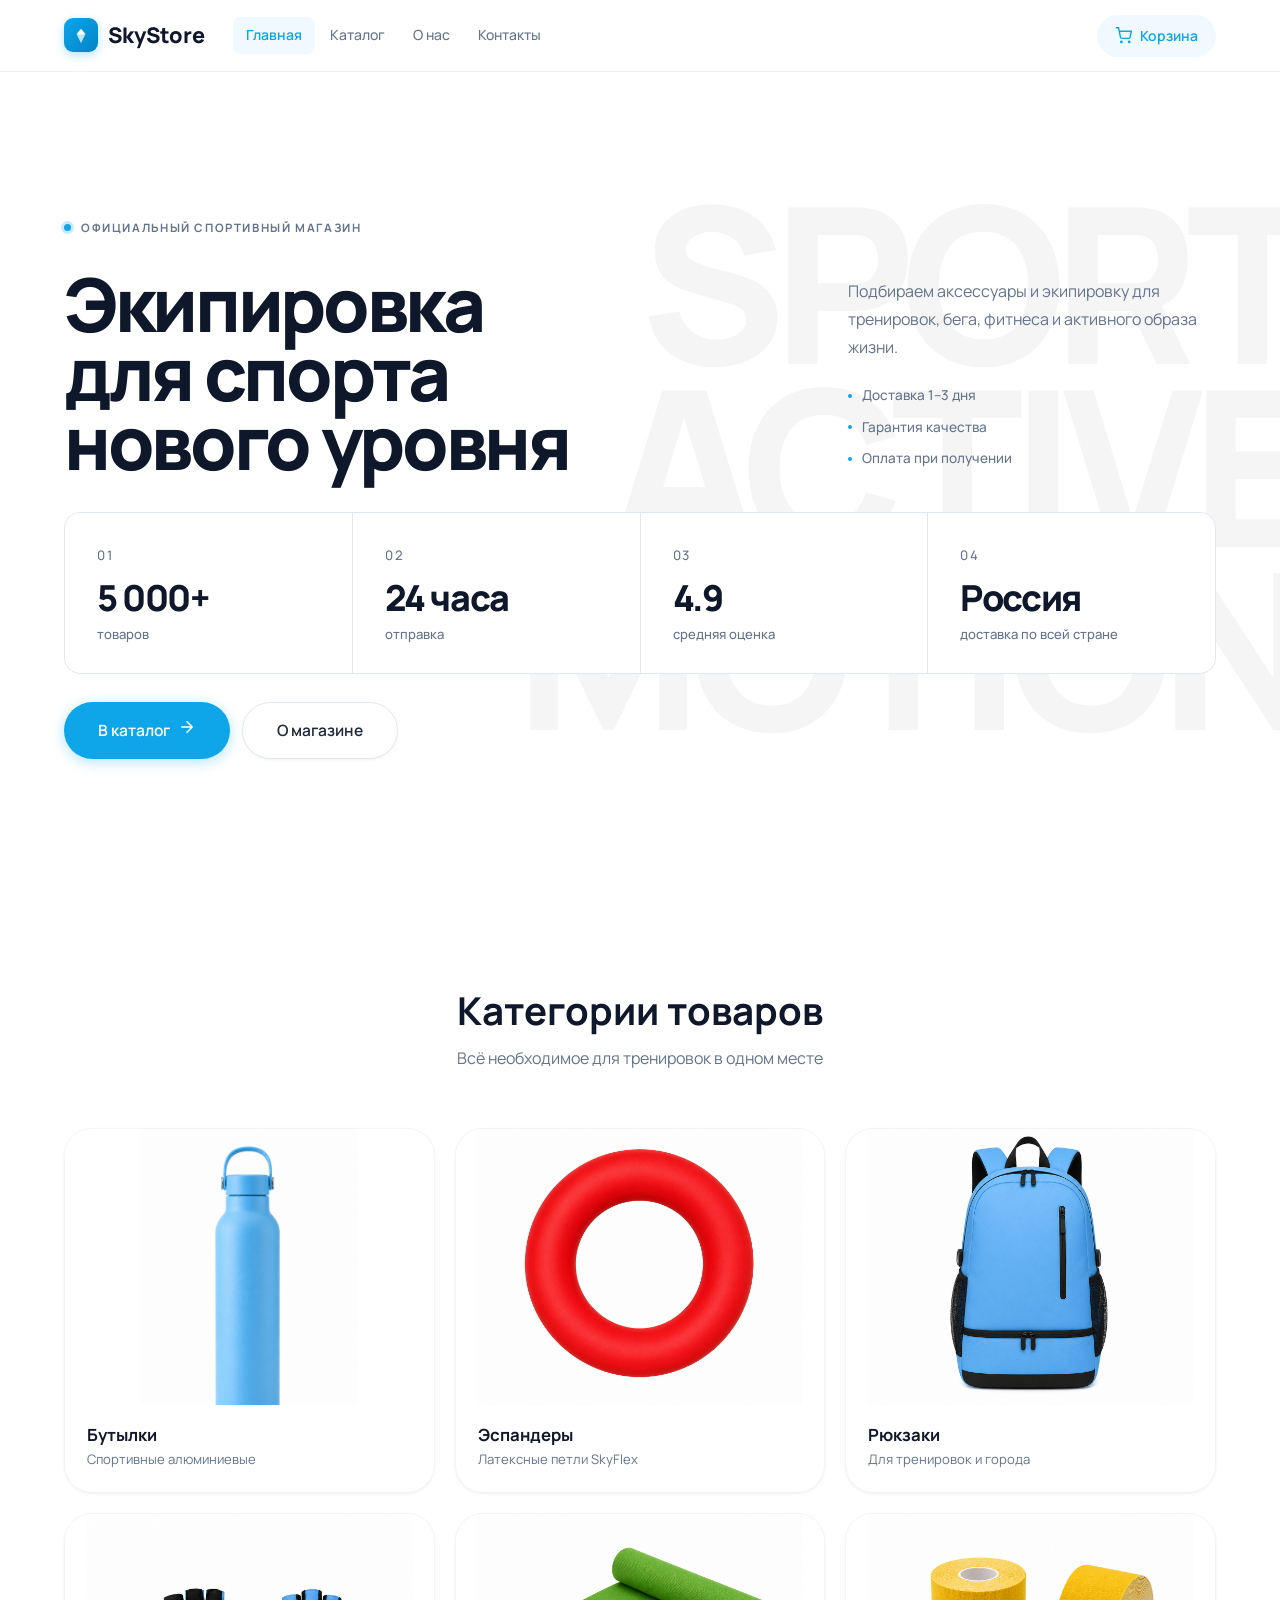
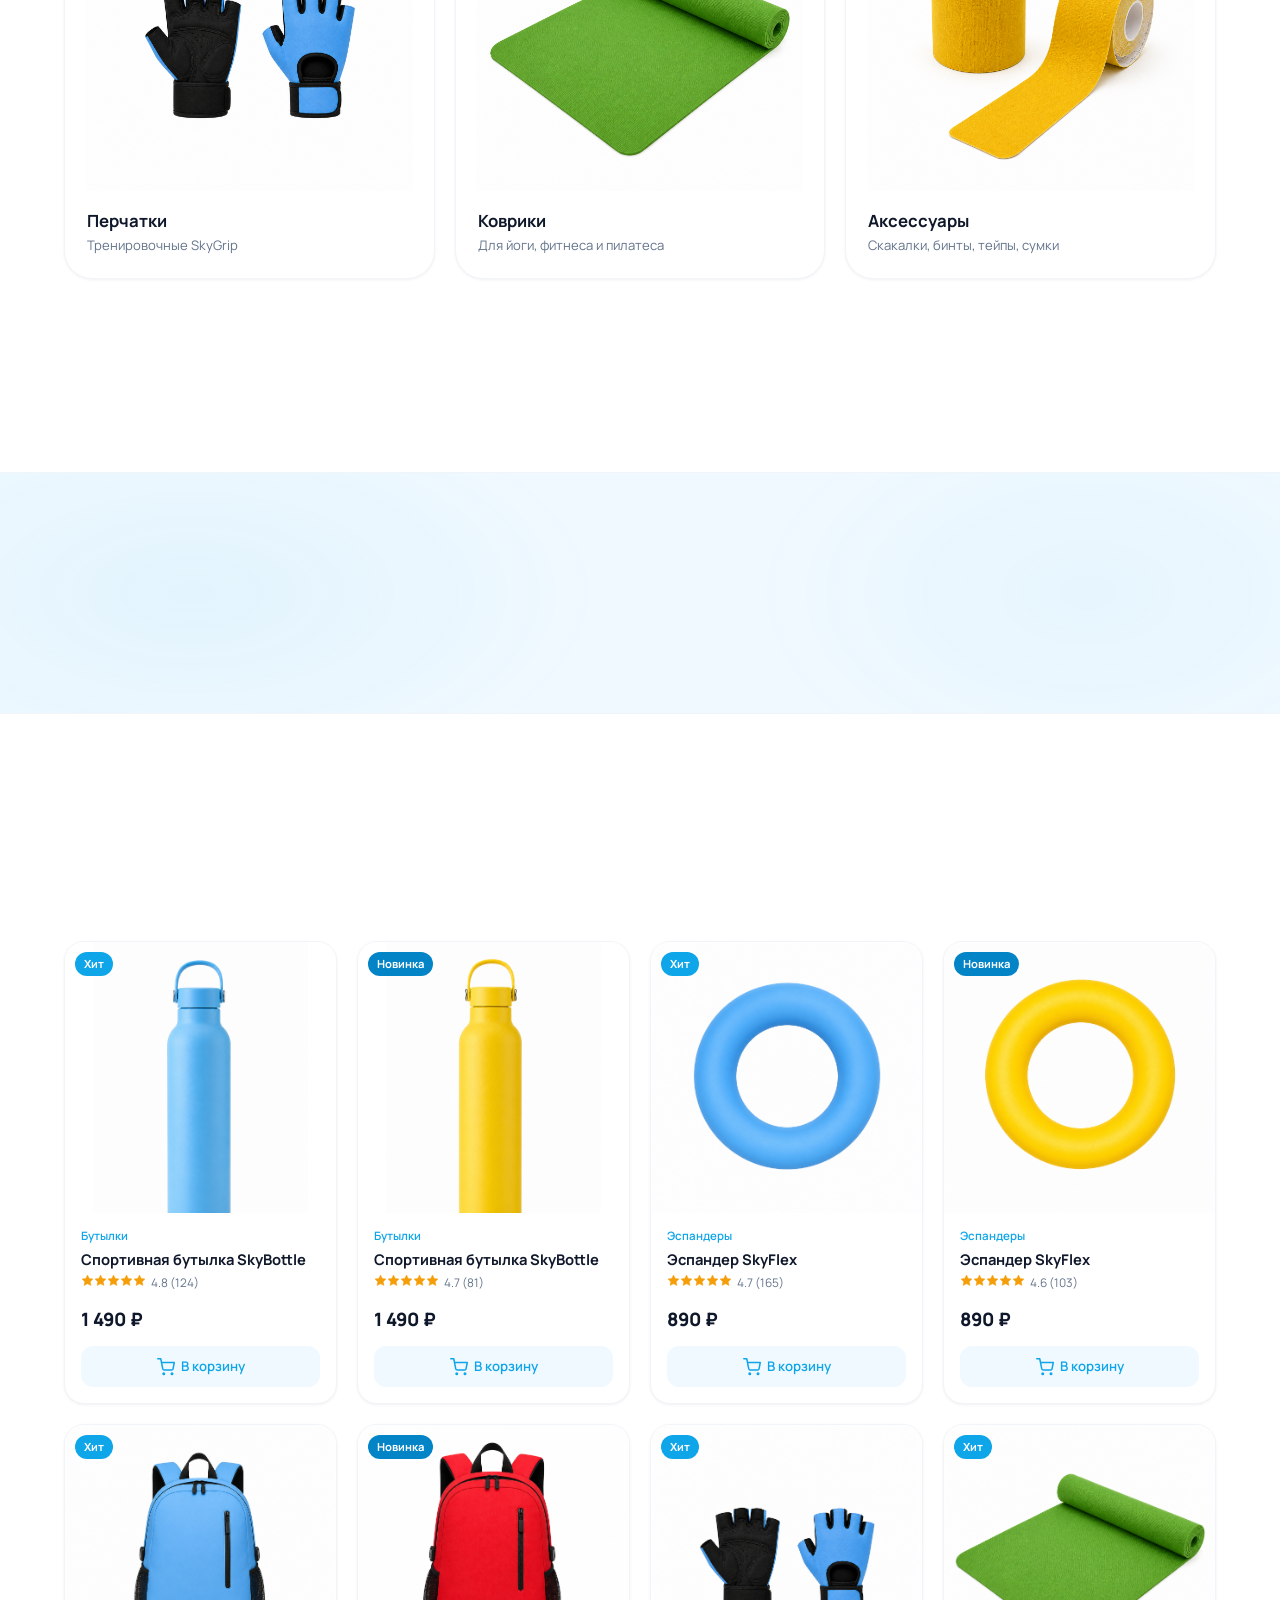
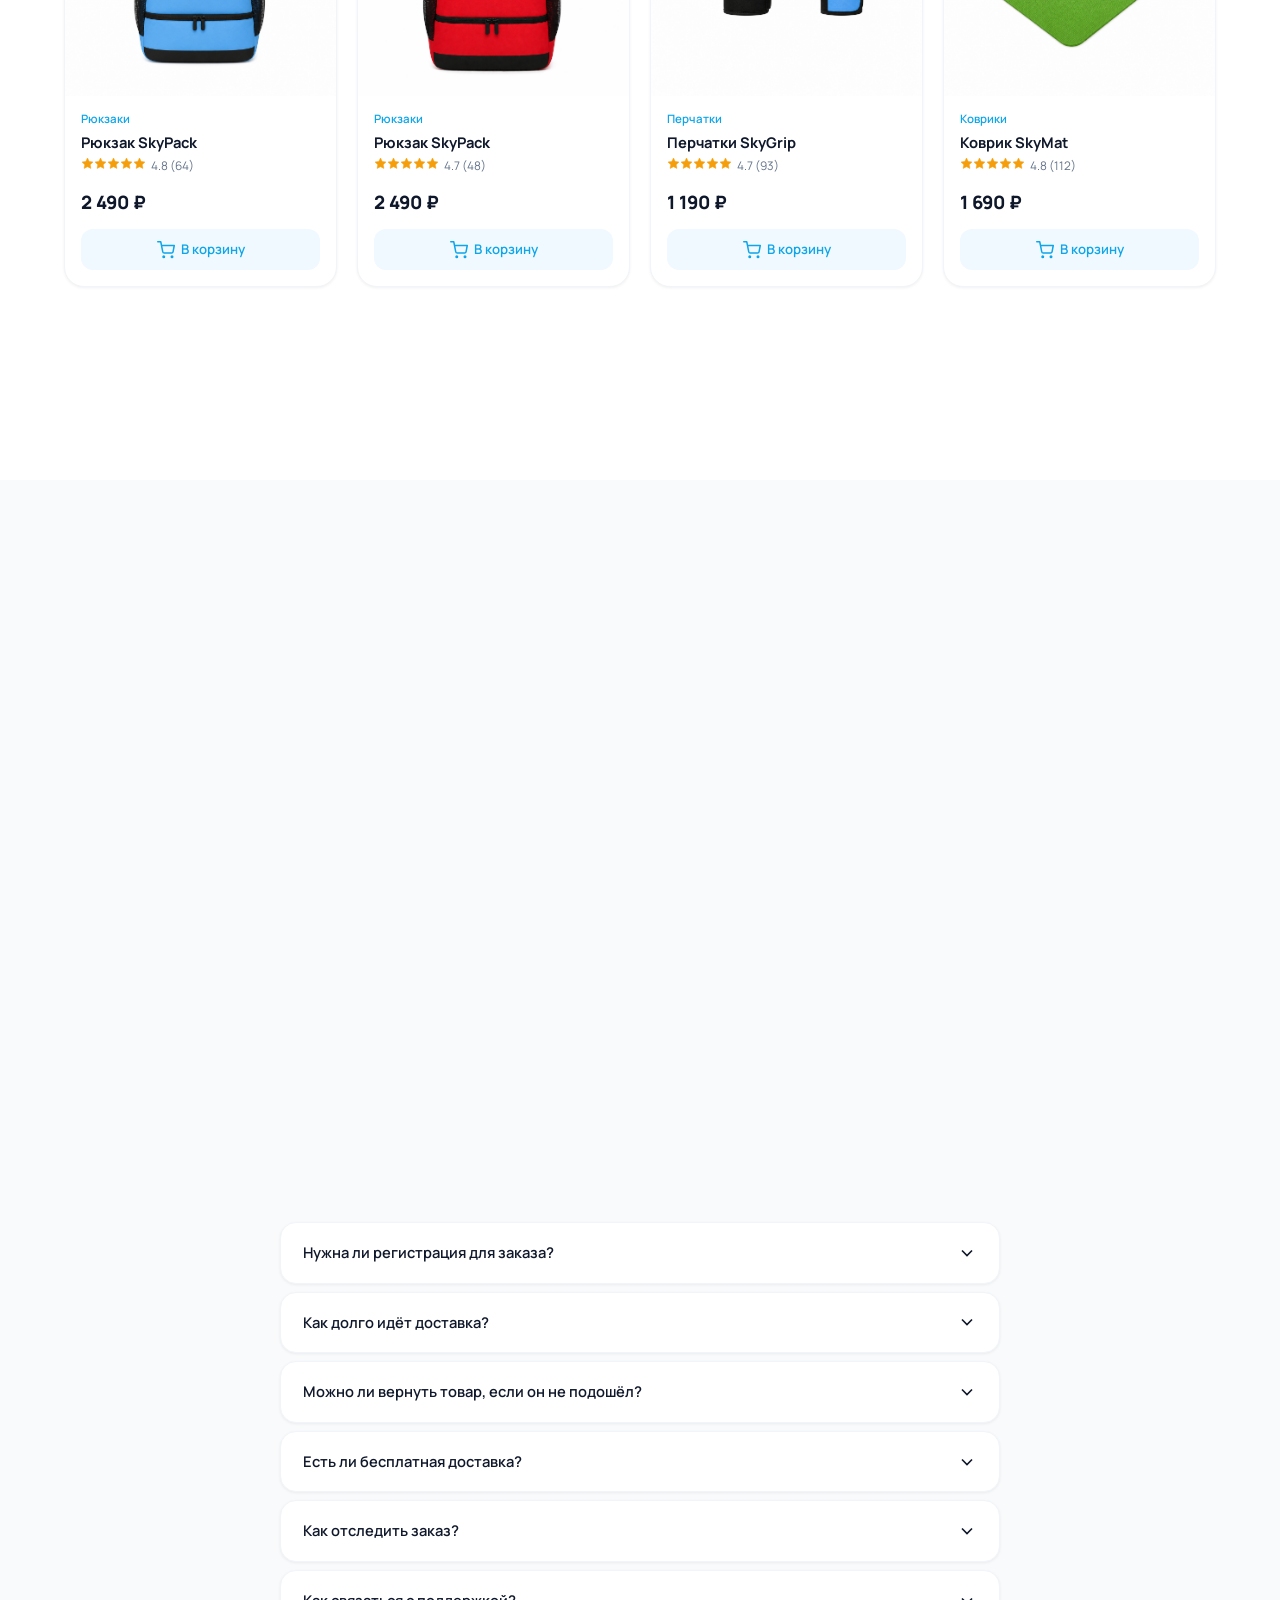
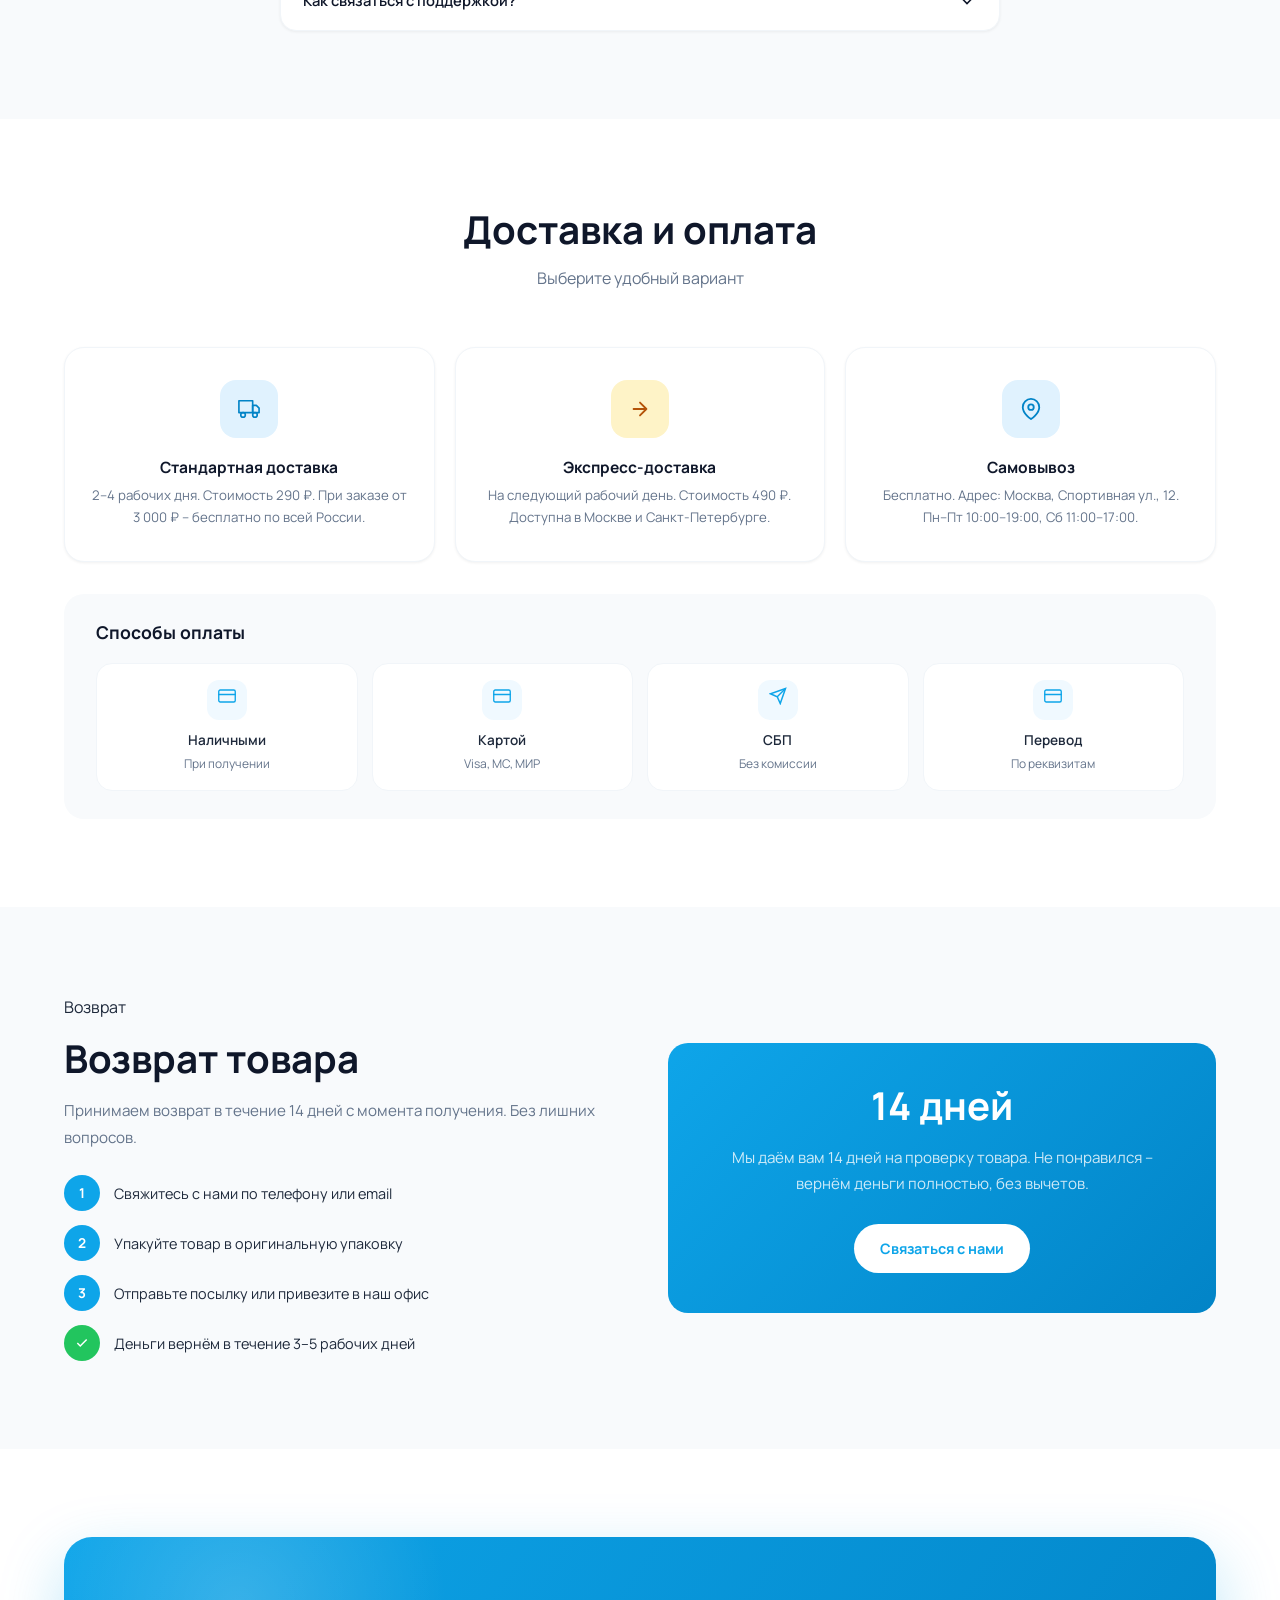
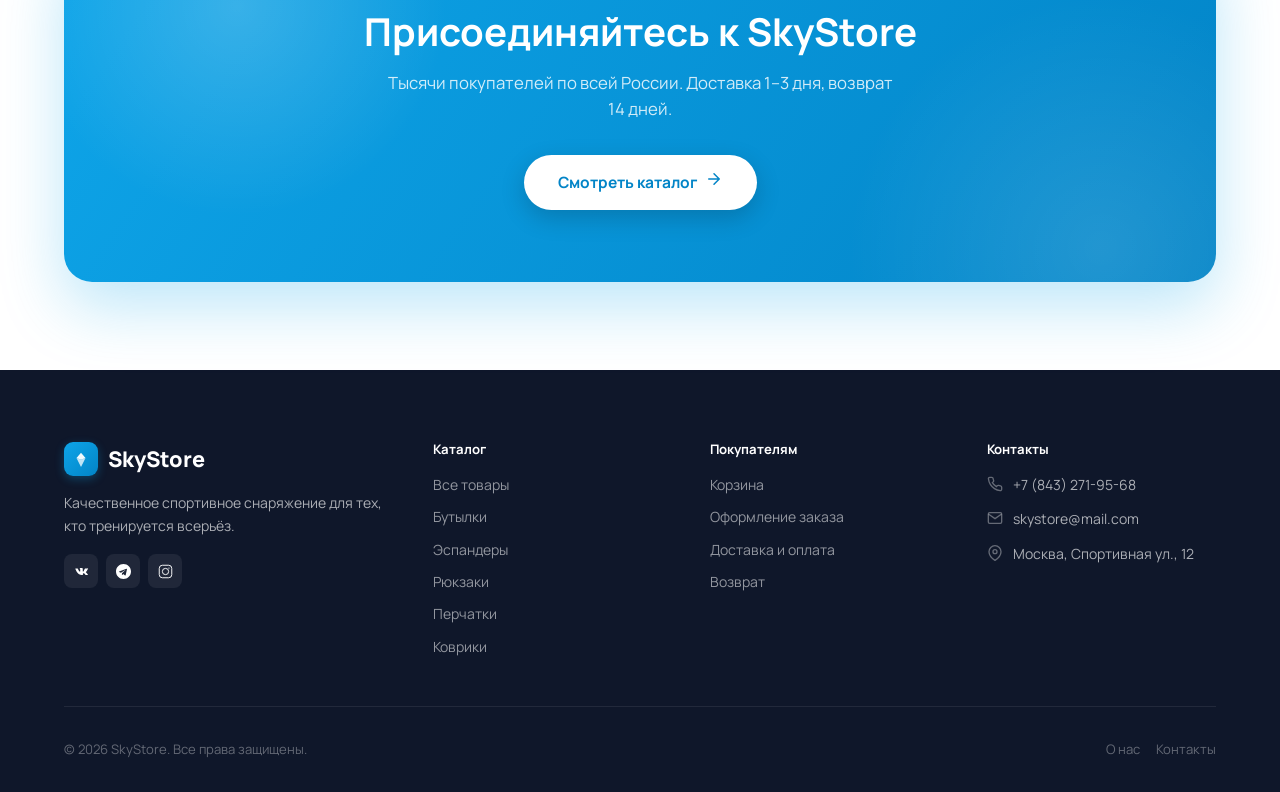
==== commit 45b32c55: "Responsive: eliminate horizontal overflow across all pages & widths - Move FAQ on home to right afte" ====
--- a/index.html
+++ b/index.html
@@ -259,6 +259,61 @@
             <div class="feature-icon" style="background:#fce7f3;color:#be185d"><span data-icon="headset"></span></div>
             <h4>Поддержка 7 дней</h4>
             <p>Ответим на любой вопрос каждый день с 9:00 до 21:00.</p>
+          </div>
+        </div>
+      </div>
+    </section>
+
+    <!-- FAQ -->
+    <section class="section" style="background:#f8fafc">
+      <div class="container">
+        <div class="section-header" data-reveal="up">
+          <div class="eyebrow">Вопросы</div>
+          <h2>Частые вопросы</h2>
+          <p>Ответы на частые вопросы покупателей</p>
+        </div>
+        <div class="faq-list">
+          <div class="faq-item" data-reveal="up" data-delay="100">
+            <button class="faq-q" onclick="toggleFaq(this)">
+              <span>Нужна ли регистрация для заказа?</span>
+              <svg class="faq-icon" width="20" height="20" viewBox="0 0 24 24" fill="none" stroke="currentColor" stroke-width="2"><path d="M6 9l6 6 6-6"/></svg>
+            </button>
+            <div class="faq-a">Нет. Укажите имя, телефон и адрес доставки — и всё.</div>
+          </div>
+          <div class="faq-item" data-reveal="up" data-delay="150">
+            <button class="faq-q" onclick="toggleFaq(this)">
+              <span>Как долго идёт доставка?</span>
+              <svg class="faq-icon" width="20" height="20" viewBox="0 0 24 24" fill="none" stroke="currentColor" stroke-width="2"><path d="M6 9l6 6 6-6"/></svg>
+            </button>
+            <div class="faq-a">Стандартная доставка – 2–4 рабочих дня. Экспресс – на следующий день (Москва и СПб). Мы отправляем заказы в течение 24 часов после подтверждения.</div>
+          </div>
+          <div class="faq-item" data-reveal="up" data-delay="200">
+            <button class="faq-q" onclick="toggleFaq(this)">
+              <span>Можно ли вернуть товар, если он не подошёл?</span>
+              <svg class="faq-icon" width="20" height="20" viewBox="0 0 24 24" fill="none" stroke="currentColor" stroke-width="2"><path d="M6 9l6 6 6-6"/></svg>
+            </button>
+            <div class="faq-a">Да, принимаем возврат в течение 14 дней. Товар должен быть в оригинальной упаковке и без следов использования. Свяжитесь с нами – расскажем, как вернуть.</div>
+          </div>
+          <div class="faq-item" data-reveal="up" data-delay="250">
+            <button class="faq-q" onclick="toggleFaq(this)">
+              <span>Есть ли бесплатная доставка?</span>
+              <svg class="faq-icon" width="20" height="20" viewBox="0 0 24 24" fill="none" stroke="currentColor" stroke-width="2"><path d="M6 9l6 6 6-6"/></svg>
+            </button>
+            <div class="faq-a">При заказе от 3 000 ₽ доставка бесплатна по всей России. Самовывоз из нашего офиса в Москве – всегда бесплатно.</div>
+          </div>
+          <div class="faq-item" data-reveal="up" data-delay="300">
+            <button class="faq-q" onclick="toggleFaq(this)">
+              <span>Как отследить заказ?</span>
+              <svg class="faq-icon" width="20" height="20" viewBox="0 0 24 24" fill="none" stroke="currentColor" stroke-width="2"><path d="M6 9l6 6 6-6"/></svg>
+            </button>
+            <div class="faq-a">После отправки мы пришлём вам трек-номер по телефону или email. Также можно позвонить нам или написать – уточним статус заказа.</div>
+          </div>
+          <div class="faq-item" data-reveal="up" data-delay="350">
+            <button class="faq-q" onclick="toggleFaq(this)">
+              <span>Как связаться с поддержкой?</span>
+              <svg class="faq-icon" width="20" height="20" viewBox="0 0 24 24" fill="none" stroke="currentColor" stroke-width="2"><path d="M6 9l6 6 6-6"/></svg>
+            </button>
+            <div class="faq-a">Позвоните по номеру +7 (843) 271-95-68 (бесплатно), напишите на skystore@mail.com или через форму на странице контактов. Работаем ежедневно.</div>
           </div>
         </div>
       </div>
@@ -358,61 +413,6 @@
       </div>
     </section>
 
-    <!-- FAQ -->
-    <section class="section" style="background:#fff">
-      <div class="container">
-        <div class="section-header" data-reveal="up">
-          <div class="eyebrow">Вопросы</div>
-          <h2>Частые вопросы</h2>
-          <p>Ответы на частые вопросы покупателей</p>
-        </div>
-        <div class="faq-list">
-          <div class="faq-item" data-reveal="up" data-delay="100">
-            <button class="faq-q" onclick="toggleFaq(this)">
-              <span>Нужна ли регистрация для заказа?</span>
-              <svg class="faq-icon" width="20" height="20" viewBox="0 0 24 24" fill="none" stroke="currentColor" stroke-width="2"><path d="M6 9l6 6 6-6"/></svg>
-            </button>
-            <div class="faq-a">Нет. Укажите имя, телефон и адрес доставки — и всё.</div>
-          </div>
-          <div class="faq-item" data-reveal="up" data-delay="150">
-            <button class="faq-q" onclick="toggleFaq(this)">
-              <span>Как долго идёт доставка?</span>
-              <svg class="faq-icon" width="20" height="20" viewBox="0 0 24 24" fill="none" stroke="currentColor" stroke-width="2"><path d="M6 9l6 6 6-6"/></svg>
-            </button>
-            <div class="faq-a">Стандартная доставка – 2–4 рабочих дня. Экспресс – на следующий день (Москва и СПб). Мы отправляем заказы в течение 24 часов после подтверждения.</div>
-          </div>
-          <div class="faq-item" data-reveal="up" data-delay="200">
-            <button class="faq-q" onclick="toggleFaq(this)">
-              <span>Можно ли вернуть товар, если он не подошёл?</span>
-              <svg class="faq-icon" width="20" height="20" viewBox="0 0 24 24" fill="none" stroke="currentColor" stroke-width="2"><path d="M6 9l6 6 6-6"/></svg>
-            </button>
-            <div class="faq-a">Да, принимаем возврат в течение 14 дней. Товар должен быть в оригинальной упаковке и без следов использования. Свяжитесь с нами – расскажем, как вернуть.</div>
-          </div>
-          <div class="faq-item" data-reveal="up" data-delay="250">
-            <button class="faq-q" onclick="toggleFaq(this)">
-              <span>Есть ли бесплатная доставка?</span>
-              <svg class="faq-icon" width="20" height="20" viewBox="0 0 24 24" fill="none" stroke="currentColor" stroke-width="2"><path d="M6 9l6 6 6-6"/></svg>
-            </button>
-            <div class="faq-a">При заказе от 3 000 ₽ доставка бесплатна по всей России. Самовывоз из нашего офиса в Москве – всегда бесплатно.</div>
-          </div>
-          <div class="faq-item" data-reveal="up" data-delay="300">
-            <button class="faq-q" onclick="toggleFaq(this)">
-              <span>Как отследить заказ?</span>
-              <svg class="faq-icon" width="20" height="20" viewBox="0 0 24 24" fill="none" stroke="currentColor" stroke-width="2"><path d="M6 9l6 6 6-6"/></svg>
-            </button>
-            <div class="faq-a">После отправки мы пришлём вам трек-номер по телефону или email. Также можно позвонить нам или написать – уточним статус заказа.</div>
-          </div>
-          <div class="faq-item" data-reveal="up" data-delay="350">
-            <button class="faq-q" onclick="toggleFaq(this)">
-              <span>Как связаться с поддержкой?</span>
-              <svg class="faq-icon" width="20" height="20" viewBox="0 0 24 24" fill="none" stroke="currentColor" stroke-width="2"><path d="M6 9l6 6 6-6"/></svg>
-            </button>
-            <div class="faq-a">Позвоните по номеру +7 (843) 271-95-68 (бесплатно), напишите на skystore@mail.com или через форму на странице контактов. Работаем ежедневно.</div>
-          </div>
-        </div>
-      </div>
-    </section>
-
     <!-- CTA -->
     <section class="section cta-section">
       <div class="container">
--- a/css/style.css
+++ b/css/style.css
@@ -735,7 +735,7 @@
 /* ── 15. PRODUCT PAGE ─────────────────────────────────────────── */
 .product-page { padding-bottom: 88px; }
 .breadcrumb {
-  display: flex; align-items: center; gap: 8px;
+  display: flex; align-items: center; gap: 8px; flex-wrap: wrap;
   font-size: .84rem; color: var(--c-muted); margin-bottom: 32px;
 }
 .breadcrumb a:hover { color: var(--c-primary); }
@@ -944,6 +944,7 @@
 .form-group.full { grid-column: 1 / -1; }
 .form-group label { font-size: .8rem; font-weight: 600; }
 .form-group input, .form-group textarea, .form-group select {
+  width: 100%; max-width: 100%; min-width: 0; box-sizing: border-box;
   padding: 11px 14px; border: 1.5px solid var(--c-border);
   border-radius: var(--r-md); font-size: .875rem;
   background: #fff; transition: var(--t);
@@ -1197,6 +1198,11 @@
 [data-reveal="scale"] { transform: scale(.92); }
 [data-reveal="fade"]  { transform: none; }
 [data-reveal].revealed { opacity: 1; transform: translate(0) scale(1); }
+/* On phones, reveal vertically only — horizontal slide-in can briefly push
+   full-width blocks past the viewport edge. Keeps motion, kills the risk. */
+@media (max-width: 640px) {
+  [data-reveal="left"], [data-reveal="right"] { transform: translateY(28px); }
+}
 [data-delay="100"] { transition-delay: .1s; }
 [data-delay="150"] { transition-delay: .15s; }
 [data-delay="200"] { transition-delay: .2s; }
@@ -1238,6 +1244,21 @@
 /* ── 24. RESPONSIVE ───────────────────────────────────────────── */
 html, body { overflow-x: hidden; }
 img, video { max-width: 100%; }
+
+/* Robustness: let 1fr/flex tracks shrink below content so grids never
+   blow out their container on narrow screens (no horizontal overflow). */
+.cat-grid > *, .products-grid > *, .team-grid > *, .features-grid > *,
+.stats-grid > *, .about-stats-grid > *, .about-delivery-grid > *,
+.about-payment-grid > *, .contact-cards-grid > *, .footer-grid > *,
+.hero-cards > *, .product-guarantees > *, .form-grid > *,
+.contacts-form-grid > *, .checkout-layout > *, .cart-layout > *,
+.product-detail-grid > *, .catalog-layout > * { min-width: 0; }
+.cat-card, .product-card, .team-card, .feature-card,
+.hero-card, .stat-item, .about-stat-card, .contact-card { min-width: 0; }
+.cat-card-img img, .product-image img { width: 100%; }
+/* Decorative oversized background type is hidden on small screens anyway —
+   take it fully out of flow so it can't contribute stray overflow. */
+@media (max-width: 900px) { .hero-bg-type { display: none; } }
 
 @media (max-width: 1100px) {
   .products-grid  { grid-template-columns: repeat(3,1fr); }
